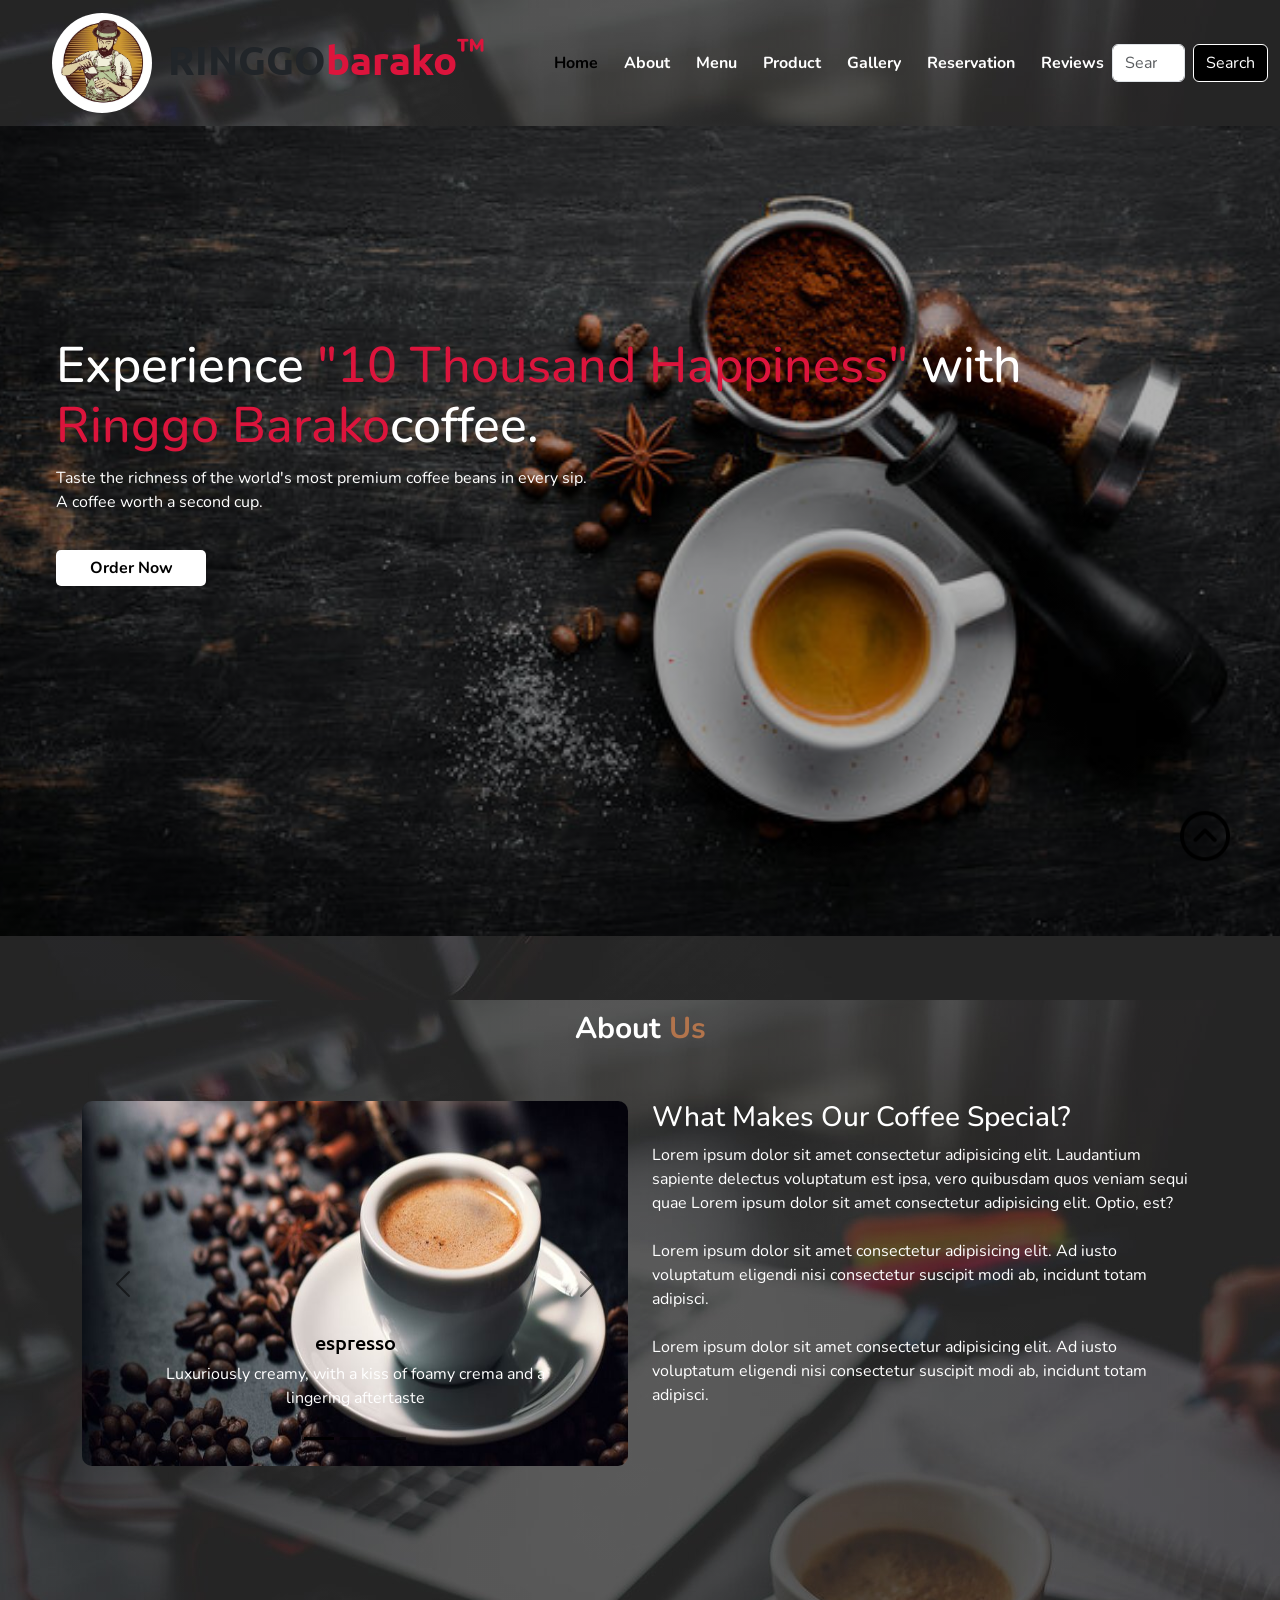
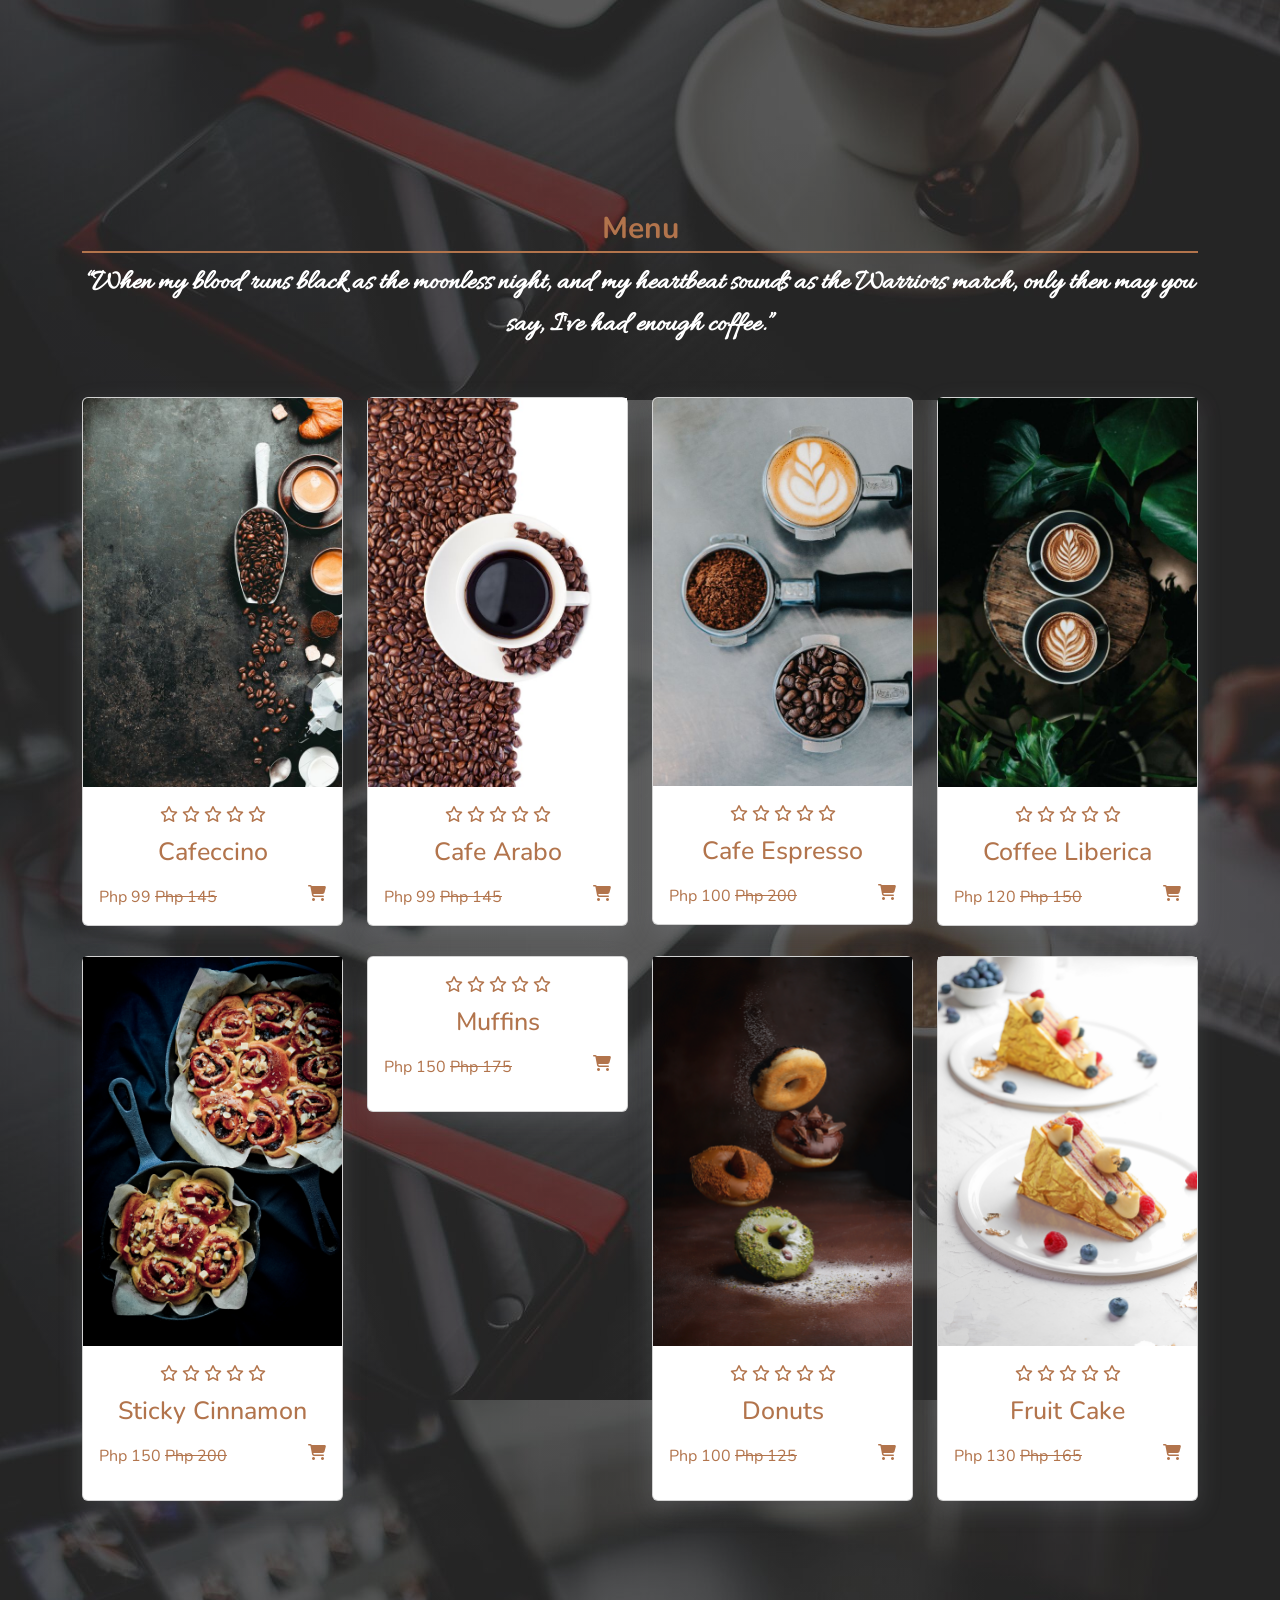
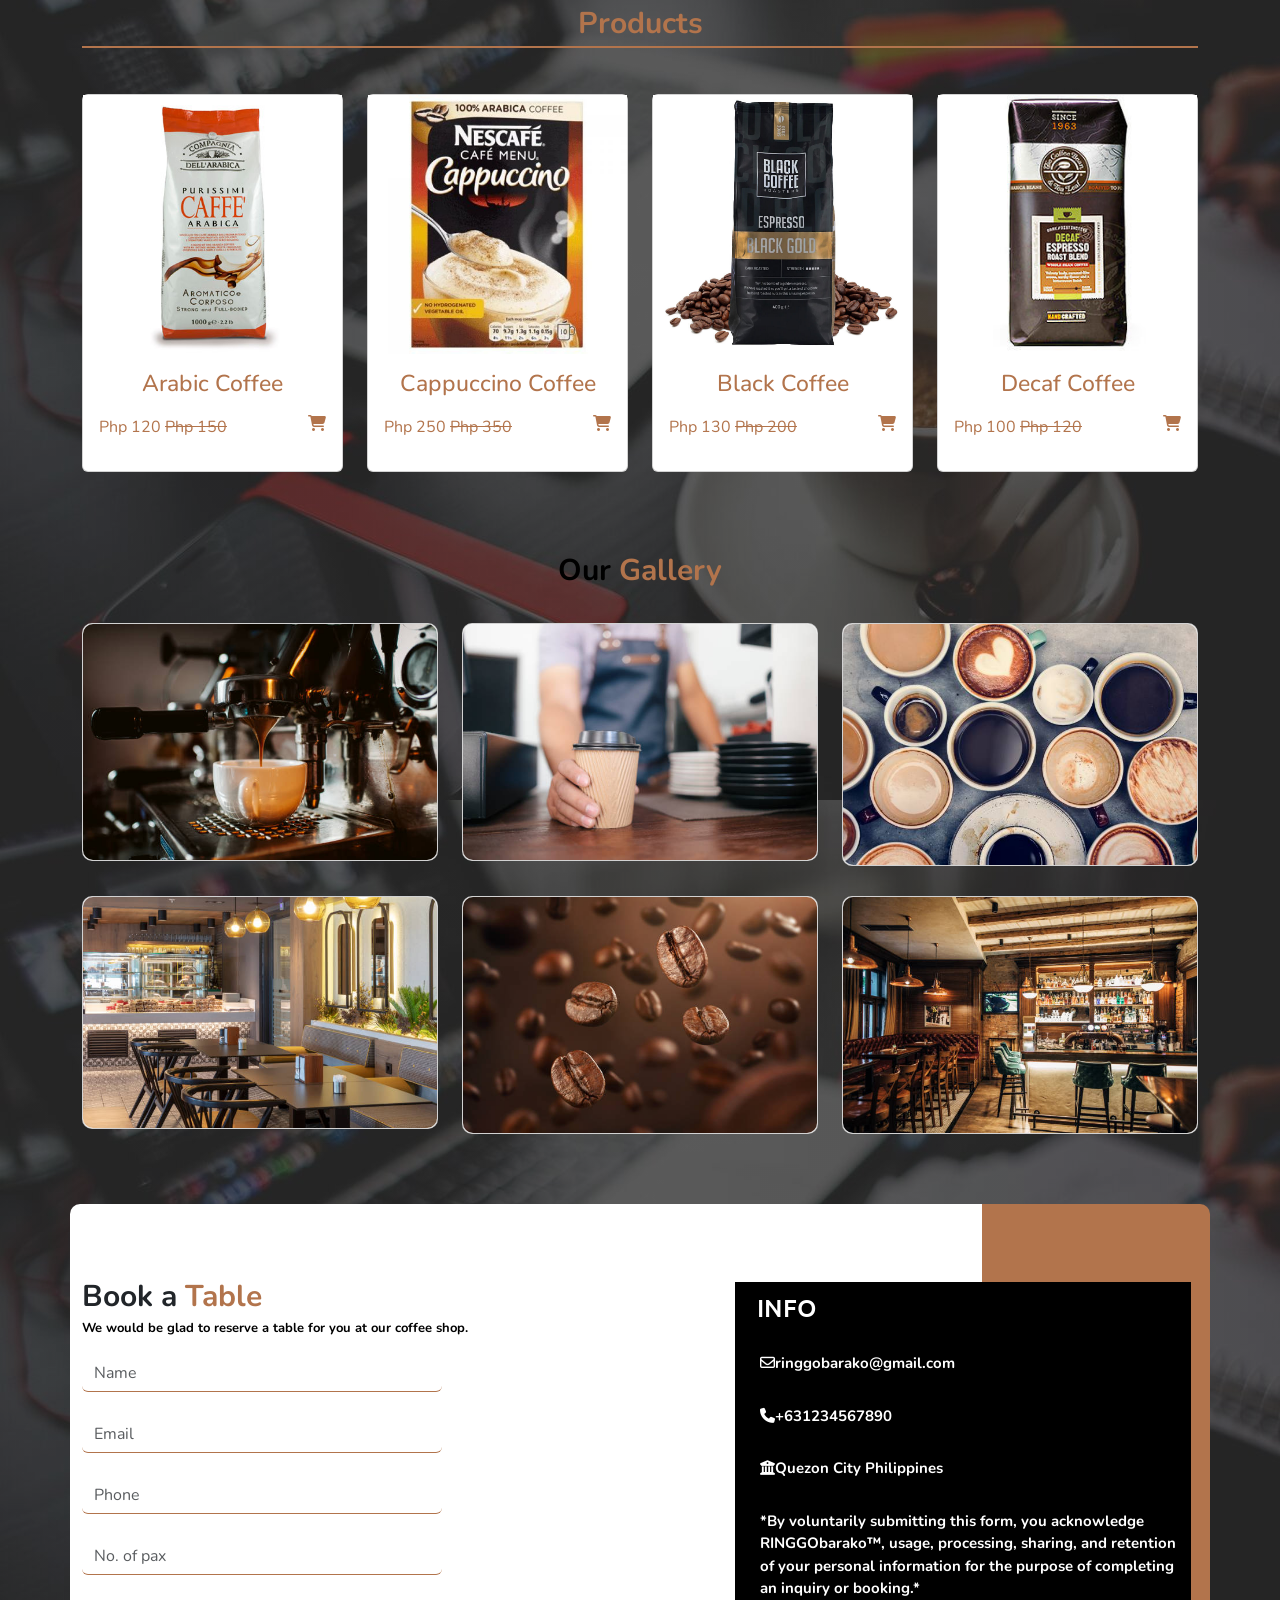
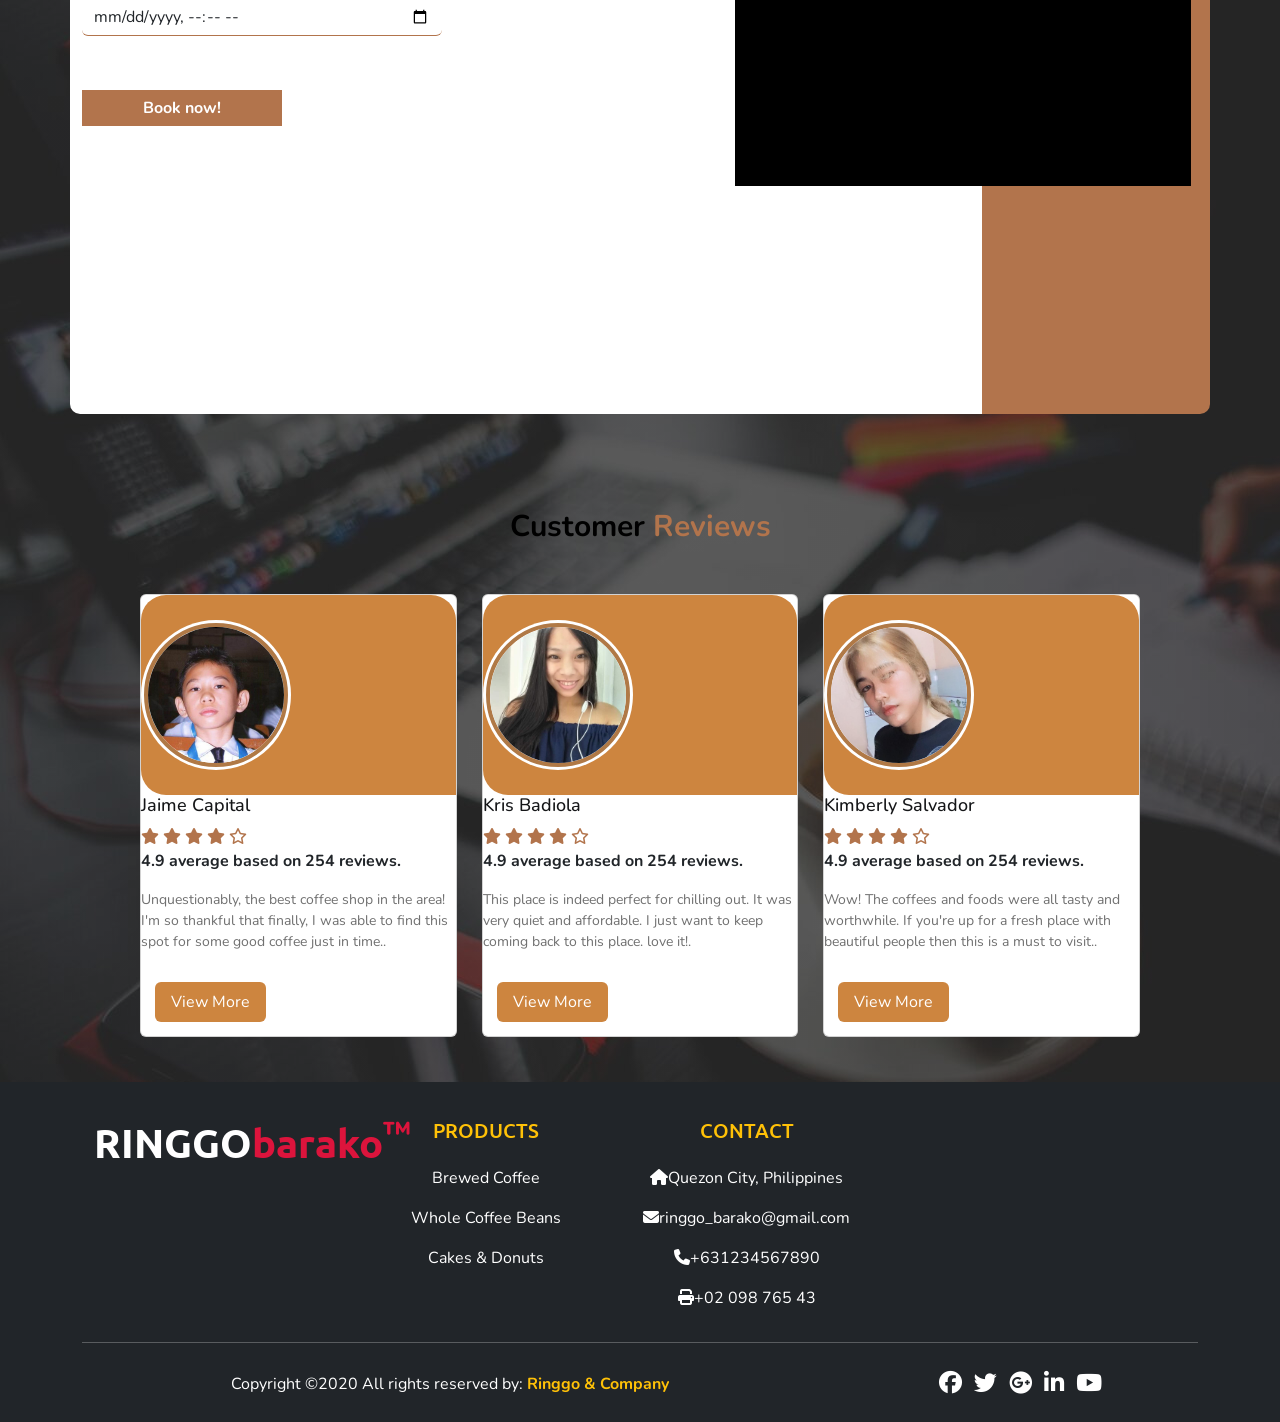
==== index1.html @ 1e911205 "commit" ====
<!DOCTYPE html>
<html lang="en">

<head>
  <meta charset="UTF-8">
  <meta http-equiv="X-UA-Compatible" content="IE=edge">
  <meta name="viewport" content="width=device-width, initial-scale=1.0">
  <title>RINGGObarako</title>
  <link rel="stylesheet" href="style.css">
  <link rel="stylesheet" href="customerreviews.css">
  <link rel="stylesheet" href="swiper-bundle.min.css">

  <!-- bootstrap links -->
  <link href="https://cdn.jsdelivr.net/npm/bootstrap@5.0.2/dist/css/bootstrap.min.css" rel="stylesheet"
    integrity="sha384-EVSTQN3/azprG1Anm3QDgpJLIm9Nao0Yz1ztcQTwFspd3yD65VohhpuuCOmLASjC" crossorigin="anonymous">
  <!-- bootstrap links -->
  <!-- fonts links -->
  <link rel="preconnect" href="https://fonts.googleapis.com">
  <link rel="preconnect" href="https://fonts.gstatic.com" crossorigin>
  <link href="https://fonts.googleapis.com/css2?family=Merienda+One&family=Nunito:wght@200;300;400;500;600&display=swap"
    rel="stylesheet">
  <link rel="preconnect" href="https://fonts.googleapis.com">
  <link rel="preconnect" href="https://fonts.gstatic.com" crossorigin>
  <link href="https://fonts.googleapis.com/css2?family=Ubuntu&display=swap" rel="stylesheet">
  <link rel="preconnect" href="https://fonts.googleapis.com">
  <link rel="preconnect" href="https://fonts.gstatic.com" crossorigin>
  <link href="https://fonts.googleapis.com/css2?family=Allura&display=swap" rel="stylesheet">
  <!-- fonts links -->
  <link rel="stylesheet" href="https://cdnjs.cloudflare.com/ajax/libs/font-awesome/6.2.0/css/all.min.css">
  <!-- this is icons link -->
</head>

<body>
  <div class="all-content">
    <!-- navbar start -->


    <nav class="navbar navbar-expand-lg" id="navbar">
      <div class="container-fluid">
        <a class="navbar-brand" href="#" id="logo"><img src="./images/Ringgo.jpg" alt=""></a>
        <h1 class="fw-bold">
          Ringgo<span>Barako<sup>&trade;</sup></span>
        </h1>

        <button class="navbar-toggler" type="button" data-bs-toggle="collapse" data-bs-target="#navbarSupportedContent"
          aria-controls="navbarSupportedContent" aria-expanded="false" aria-label="Toggle navigation">
          <span><i class="fa-solid fa-bars" style="color: white; font-size: 23px;"></i></span>
        </button>
        <div class="collapse navbar-collapse" id="navbarSupportedContent">
          <ul class="navbar-nav me-auto mb-2 mb-lg-0">
            <li class="nav-item">
              <a class="nav-link active" aria-current="page" href="#">Home</a>
            </li>
            <li class="nav-item">
              <a class="nav-link" href="#about">About</a>
            </li>
            <li class="nav-item">
              <a class="nav-link" href="#menu">Menu</a>
            </li>
            <li class="nav-item">
              <a class="nav-link" href="#product">Product</a>
            </li>
            <li class="nav-item">
              <a class="nav-link" href="#gallery">Gallery</a>
            </li>
            <li class="nav-item">
              <a class="nav-link" href="#contact">Reservation</a>
            </li>
            <li class="nav-item">
              <a class="nav-link" href="#blogs">Reviews</a>
            </li>




          </ul>
          <form class="d-flex">
            <input class="form-control me-2" type="search" placeholder="Search" aria-label="Search">
            <button class="btn btn-outline-success" type="submit">Search</button>
          </form>
        </div>
      </div>
    </nav>

    <!-- navbar end -->








    <!-- home section start -->
    <section id="home">
      <div class="content">
        <h3>Experience <span>"10 Thousand Happiness"</span> with <br> <span>Ringgo Barako</span>coffee.</h3>
        <p>Taste the richness of the world's most premium coffee beans in every sip.
          <br>A coffee worth a second cup.
        </p>
        <button id="btn">Order Now</button>
      </div>
    </section>
    <!-- home section end -->







    <!-- about section start -->
    <section id="about">
      <div class="container">
        <div class="heading">About<span> Us</span></div>
        <div class="row">
          <div class="col-md-6">
            <div id="carouselExampleDark" class="carousel carousel-dark slide" data-bs-ride="carousel">
              <div class="carousel-indicators">
                <button type="button" data-bs-target="#carouselExampleDark" data-bs-slide-to="0" class="active"
                  aria-current="true" aria-label="Slide 1"></button>
                <button type="button" data-bs-target="#carouselExampleDark" data-bs-slide-to="1"
                  aria-label="Slide 2"></button>
                <button type="button" data-bs-target="#carouselExampleDark" data-bs-slide-to="2"
                  aria-label="Slide 3"></button>
              </div>
              <div class="carousel-inner">
                <div class="carousel-item active" data-bs-interval="10000">
                  <img src="./images/espresso.jpg" class="d-block w-100" alt="espresso" height="365">
                  <div class="carousel-caption d-none d-md-block">
                    <h5>Espresso</h5>
                    <p>Luxuriously creamy, with a kiss of foamy crema and a lingering aftertaste</p>
                  </div>
                </div>
                <div class="carousel-item" data-bs-interval="2000">
                  <img src="./images/black.jpg" class="d-block w-100" alt="black">
                  <div class="carousel-caption d-none d-md-block">
                    <h5>Black Coffee</h5>
                    <p>It's unique, it's smooth, it's nothing like the ashy coffee of old.</p>
                  </div>
                </div>
                <div class="carousel-item">
                  <img src="./images/c3.png" class="d-block w-100" alt="latte">
                  <div class="carousel-caption d-none d-md-block">
                    <h5>Latte Coffe</h5>
                    <p>Rich, creamy beverage that has a more subtle espresso taste.</p>
                  </div>
                </div>
              </div>
              <button class="carousel-control-prev" type="button" data-bs-target="#carouselExampleDark"
                data-bs-slide="prev">
                <span class="carousel-control-prev-icon" aria-hidden="true"></span>
                <span class="visually-hidden">Previous</span>
              </button>
              <button class="carousel-control-next" type="button" data-bs-target="#carouselExampleDark"
                data-bs-slide="next">
                <span class="carousel-control-next-icon" aria-hidden="true"></span>
                <span class="visually-hidden">Next</span>
              </button>
            </div>
          </div>

          <div class="col-md-6">
            <h3>What Makes Our Coffee Special?</h3>
            <p>Lorem ipsum dolor sit amet consectetur adipisicing elit. Laudantium sapiente delectus voluptatum est
              ipsa, vero quibusdam quos veniam sequi quae Lorem ipsum dolor sit amet consectetur adipisicing elit.
              Optio, est?
              <br><br>Lorem ipsum dolor sit amet consectetur adipisicing elit. Ad iusto voluptatum eligendi nisi
              consectetur suscipit modi ab, incidunt totam adipisci.
              <br><br>Lorem ipsum dolor sit amet consectetur adipisicing elit. Ad iusto voluptatum eligendi nisi
              consectetur suscipit modi ab, incidunt totam adipisci.
            </p>
          </div>
        </div>
      </div>
    </section>
    <!-- about section end -->



    <!-- menu start -->
    <section id="menu">
      <div class="container">
        <div class="heading3">Menu</div>
        <p class="fs-3 fw-semibold">
          “When my blood runs black as the moonless night, and my
          heartbeat sounds as the Warriors march, only then may you say,
          I've had enough coffee.”
        </p>
      </div>

      <div class="container" id="container2">

        <div class="row">

          <div class="col-md-3 py-3 py-md-0">
            <div class="card">
              <img src="./images/1.jpg" class="card-img-top" alt="..." />

              <div class="card-body">
                <div class="star text-center">
                  <i class="fa-regular fa-star"></i>
                  <i class="fa-regular fa-star"></i>
                  <i class="fa-regular fa-star"></i>
                  <i class="fa-regular fa-star"></i>
                  <i class="fa-regular fa-star"></i>
                </div>

                <h3>Cafeccino</h3>
                <p class="card-text">
                  Php 99 <strike>Php 145</strike> <span class="fa-solid fa-cart-shopping">
                  </span>
                </p>
              </div>

            </div>
          </div>
          <div class="col-md-3 py-3 py-md-0">
            <div class="card">
              <img src="./images/2.jpg" alt="">

              <div class="card-body">
                <div class="star text-center">
                  <i class="fa-regular fa-star"></i>
                  <i class="fa-regular fa-star"></i>
                  <i class="fa-regular fa-star"></i>
                  <i class="fa-regular fa-star"></i>
                  <i class="fa-regular fa-star"></i>
                </div>

                <h3>Cafe Arabo</h3>
                <p class="card-text">
                  Php 99 <strike>Php 145</strike> <span class="fa-solid fa-cart-shopping"></span>
                </p>
              </div>

            </div>
          </div>
          <div class="col-md-3 py-3 py-md-0">
            <div class="card">
              <img src="./images/3.jpg" class="card-img-top" alt="..." />

              <div class="card-body">
                <div class="star text-center">
                  <i class="fa-regular fa-star"></i>
                  <i class="fa-regular fa-star"></i>
                  <i class="fa-regular fa-star"></i>
                  <i class="fa-regular fa-star"></i>
                  <i class="fa-regular fa-star"></i>
                </div>

                <h3>Cafe Espresso</h3>
                <p class="card-text">
                  Php 100 <strike>Php 200</strike> <span class="fa-solid fa-cart-shopping"></span>
                </p>
              </div>

            </div>
          </div>
          <div class="col-md-3 py-3 py-md-0">
            <div class="card">
              <img src="./images/4.jpg" alt="">

              <div class="card-body">
                <div class="star text-center">
                  <i class="fa-regular fa-star"></i>
                  <i class="fa-regular fa-star"></i>
                  <i class="fa-regular fa-star"></i>
                  <i class="fa-regular fa-star"></i>
                  <i class="fa-regular fa-star"></i>
                </div>

                <h3>Coffee Liberica</h3>
                <p class="card-text">
                  Php 120 <strike>Php 150</strike> <span class="fa-solid fa-cart-shopping"></span>
                </p>
              </div>

            </div>
          </div>

        </div>





        <div class="row" style="margin-top: 30px;">

          <div class="col-md-3 py-3 py-md-0">
            <div class="card">
              <img src="./images/cake 1.jpg" alt="">

              <div class="card-body">
                <div class="star text-center">
                  <i class="fa-regular fa-star"></i>
                  <i class="fa-regular fa-star"></i>
                  <i class="fa-regular fa-star"></i>
                  <i class="fa-regular fa-star"></i>
                  <i class="fa-regular fa-star"></i>
                </div>

                <h3>Sticky Cinnamon</h3>
                <p>Php 150 <strike>Php 200</strike> <span class="fa-solid fa-cart-shopping"></span></p>

              </div>

            </div>
          </div>
          <div class="col-md-3 py-3 py-md-0">
            <div class="card">
              <img src="./images/cake 2.jpg" alt="">

              <div class="card-body">
                <div class="star text-center">
                  <i class="fa-regular fa-star"></i>
                  <i class="fa-regular fa-star"></i>
                  <i class="fa-regular fa-star"></i>
                  <i class="fa-regular fa-star"></i>
                  <i class="fa-regular fa-star"></i>
                </div>

                <h3>Muffins</h3>
                <p>Php 150 <strike>Php 175</strike> <span class="fa-solid fa-cart-shopping"></span></p>

              </div>

            </div>
          </div>
          <div class="col-md-3 py-3 py-md-0">
            <div class="card">
              <img src="./images/cake 4.jpg" alt="">

              <div class="card-body">
                <div class="star text-center">
                  <i class="fa-regular fa-star"></i>
                  <i class="fa-regular fa-star"></i>
                  <i class="fa-regular fa-star"></i>
                  <i class="fa-regular fa-star"></i>
                  <i class="fa-regular fa-star"></i>
                </div>

                <h3>Donuts</h3>
                <p>Php 100 <strike>Php 125</strike> <span class="fa-solid fa-cart-shopping"></span></p>

              </div>

            </div>
          </div>
          <div class="col-md-3 py-3 py-md-0">
            <div class="card">
              <img src="./images/cake 3.jpg" alt="">

              <div class="card-body">
                <div class="star text-center">
                  <i class="fa-regular fa-star"></i>
                  <i class="fa-regular fa-star"></i>
                  <i class="fa-regular fa-star"></i>
                  <i class="fa-regular fa-star"></i>
                  <i class="fa-regular fa-star"></i>
                </div>

                <h3>Fruit Cake</h3>
                <p>Php 130 <strike>Php 165</strike> <span class="fa-solid fa-cart-shopping"></span></p>

              </div>

            </div>
          </div>

        </div>


      </div>
    </section>
    <!-- menu end -->










    <!-- product section start -->
    <section id="product">
      <div class="container">
        <div class="heading4">Products</div>
      </div>

      <div class="container" id="container3">
        <div class="row">
          <div class="col-md-3 py-3 py-3">
            <div class="card">
              <img src="./images/arabica coffee.png" alt="">
              <div class="card-body">
                <h3>Arabic Coffee</h3>
                <p>Php 120 <strike>Php 150</strike> <span class="fa-solid fa-cart-shopping"></span></p>
              </div>
            </div>
          </div>
          <div class="col-md-3 py-3 py-3">
            <div class="card">
              <img src="./images/Cappuccino coffee.png" alt="">
              <div class="card-body">
                <h3>Cappuccino Coffee</h3>
                <p>Php 250 <strike>Php 350</strike> <span class="fa-solid fa-cart-shopping"></span></p>
              </div>
            </div>
          </div>
          <div class="col-md-3 py-3 py-3">
            <div class="card">
              <img src="./images/Black Coffee.png" alt="">
              <div class="card-body">
                <h3>Black Coffee</h3>
                <p>Php 130 <strike>Php 200</strike> <span class="fa-solid fa-cart-shopping"></span></p>
              </div>
            </div>
          </div>
          <div class="col-md-3 py-3 py-3">
            <div class="card">
              <img src="./images/Decaf caffee.png" alt="">
              <div class="card-body">
                <h3>Decaf Coffee</h3>
                <p>Php 100 <strike>Php 120</strike> <span class="fa-solid fa-cart-shopping"></span></p>
              </div>
            </div>
          </div>
        </div>
      </div>
    </section>
    <!-- product section end -->









    <!-- our gallery start -->
    <div class="container" id="gallery">
      <div class="heading5"> Our <span>Gallery</span></div>

      <div class="row" style="margin-top: 30px;">

        <div class="col-md-4 py-3 py-md-0">
          <div class="card">
            <img src="./images/image1.png" alt="">
          </div>
        </div>
        <div class="col-md-4 py-3 py-md-0">
          <div class="card">
            <img src="./images/image2.png" alt="">
          </div>
        </div>
        <div class="col-md-4 py-3 py-md-0">
          <div class="card">
            <img src="./images/image3.png" alt="">
          </div>
        </div>

      </div>

      <div class="row" style="margin-top: 30px;">

        <div class="col-md-4 py-3 py-md-0">
          <div class="card">
            <img src="./images/image4.png" alt="">
          </div>
        </div>
        <div class="col-md-4 py-3 py-md-0">
          <div class="card">
            <img src="./images/image5.png" alt="">
          </div>
        </div>
        <div class="col-md-4 py-3 py-md-0">
          <div class="card">
            <img src="./images/image6.png" alt="">
          </div>
        </div>

      </div>
    </div>
    <!-- our gallery end -->










    <!-- contact start -->
    <section id="contact">
      <div class="container">
        <div class="row">

          <div class="col-md-7">
            <div class="heading6">Book a <span>Table</span></div>
            <p>We would be glad to reserve a table for you at our coffee shop.
            </p>
            <input type="text" class="form-control" placeholder="Name" aria-label="default input example"><br>
            <input type="email" class="form-control" placeholder="Email" aria-label="default input example"><br>
            <input type="phone" class="form-control" placeholder="Phone" aria-label="default input example"><br>
            <input type="number" class="form-control" placeholder="No. of pax" aria-label="default input example"><br>
            <input type="datetime-local" class="form-control" placeholder="Date & Time"
              aria-label="default input example"><br>
            <button id="contact-btn">Book now!</button>
          </div>

          <div class="col-md-5" id="col">
            <h1>Info</h1>
            <p><i class="fa-regular fa-envelope"></i>ringgobarako@gmail.com</p>
            <p><i class="fa-solid fa-phone"></i>+631234567890</p>
            <p><i class="fa-solid fa-building-columns"></i>Quezon City Philippines</p>
            <p>*By voluntarily submitting this form, you acknowledge RINGGObarako™, usage, processing, sharing, and retention of your personal information for the purpose of completing an inquiry or booking.*</p>
          </div>

        </div>
      </div>
    </section>
    <!-- contact end -->











    <!-- reviews start -->
    <section id="blogs">
      <div class="heading7">Customer <span>Reviews</span></div>
      <div class="slide-container swiper">

        <div class="slide-content">

          <div class="card-wrapper swiper-wrapper">
            <div class="card swiper-slide">
              <!-- Profile 1 for review -->
              <div class="image-content">
                <span class="overlay"></span>
                <div class="card-image">
                  <img src="./images/jaime.jpg" alt="" class="card-img">
                </div>
              </div>
              <!-- separate from image content and card content for profile 1-->
              <div class="card-content">
                <h2 class="name">Jaime Capital</h2>
                <div class="star">
                  <i class="fa-solid fa-star"></i>
                  <i class="fa-solid fa-star"></i>
                  <i class="fa-solid fa-star"></i>
                  <i class="fa-solid fa-star"></i>
                  <i class="fa-regular fa-star"></i>
                </div>
                <p><strong>4.9 average based on 254 reviews.</strong></p>
                <p class="description">Unquestionably, the best coffee shop in the area! I'm so thankful that finally, I was able to find this spot for some good coffee just in time..</p>
                <button class="button">View More</button>

              </div>
            </div>
            <!-- Profile 2 for review -->
            <div class="card swiper-slide">
              <div class="image-content">
                <span class="overlay"></span>
                <div class="card-image">
                  <img src="./images/kris.jpg" alt="" class="card-img">
                </div>
              </div>
              <!-- separate from image content and card content for profile 2 -->
              <div class="card-content">
                <h2 class="name">Kris Badiola</h2>
                <div class="star">
                  <i class="fa-solid fa-star"></i>
                  <i class="fa-solid fa-star"></i>
                  <i class="fa-solid fa-star"></i>
                  <i class="fa-solid fa-star"></i>
                  <i class="fa-regular fa-star"></i>
                </div>
                <p><strong>4.9 average based on 254 reviews.</strong></p>
                <p class="description">This place is indeed perfect for chilling out. It was very quiet and affordable. I just want to keep coming back to this place. love it!.</p>
                <button class="button">View More</button>

              </div>
            </div>
            <!-- Profile 3 for review -->
            <div class="card swiper-slide">
              <div class="image-content">
                <span class="overlay"></span>
                <div class="card-image">
                  <img src="./images/kim.jpg" alt="" class="card-img">
                </div>
              </div>
              <!-- separate from image content and card content for profile 3 -->
              <div class="card-content">
                <h2 class="name">Kimberly Salvador</h2>
                <div class="star">
                  <i class="fa-solid fa-star"></i>
                  <i class="fa-solid fa-star"></i>
                  <i class="fa-solid fa-star"></i>
                  <i class="fa-solid fa-star"></i>
                  <i class="fa-regular fa-star"></i>
                </div>
                <p><strong>4.9 average based on 254 reviews.</strong></p>
                <p class="description">Wow! The coffees and foods were all tasty and worthwhile. If you're up for a fresh place with beautiful people then this is a must to visit..</p>
                <button class="button">View More</button>

              </div>
            </div>
            <!-- Profile 4 for review -->
            <div class="card swiper-slide">
              <div class="image-content">
                <span class="overlay"></span>
                <div class="card-image">
                  <img src="./images/daniel.jpg" alt="" class="card-img">
                </div>
              </div>
              <!-- separate from image content and card content for profile 4 -->
              <div class="card-content">
                <h2 class="name">Daniel Balacanao</h2>
                <div class="star">
                  <i class="fa-solid fa-star"></i>
                  <i class="fa-solid fa-star"></i>
                  <i class="fa-solid fa-star"></i>
                  <i class="fa-solid fa-star"></i>
                  <i class="fa-regular fa-star"></i>
                </div>
                <p><strong>4.9 average based on 254 reviews.</strong></p>
                <p class="description">This place is amazing! They offered the best coffee and showed the best attitude to its costumers. The services are very fast.</p>
                <button class="button">View More</button>

              </div>
            </div>
            <!-- Profile 5 for review -->
            <div class="card swiper-slide">
              <div class="image-content">
                <span class="overlay"></span>
                <div class="card-image">
                  <img src="./images/james.jpg" alt="" class="card-img">
                </div>
              </div>
              <!-- separate from image content and card content for profile 5 -->
              <div class="card-content">
                <h2 class="name">James Jaicten</h2>
                <div class="star">
                  <i class="fa-solid fa-star"></i>
                  <i class="fa-solid fa-star"></i>
                  <i class="fa-solid fa-star"></i>
                  <i class="fa-solid fa-star"></i>
                  <i class="fa-regular fa-star"></i>
                </div>

                <p><strong>4.9 average based on 254 reviews.</strong></p>
                <p class="description">If you're looking for a place where to relax and read or whatever, this coffee shop would be the best. They have the best coffee available.</p>
                <button class="button">View More</button>

              </div>
            </div>
            <!-- end of div -->
          </div>
        </div>
      </div>

      <!-- <div class="swiper-button-next swiper-navBtn"></div>
      <div class="swiper-button-prev swiper-navBtn"></div>
      <div class="swiper-pagination"></div> -->
  

  <script src="swiper-bundle.min.js"></script>

  <script src="customerreviews.js"></script>

  </section>
  <!-- reviews end -->








  <!-- footer start -->
  <footer class="bg-dark text-white py-1">
    <div class="foot container mt-3 text-center text-md-left">
      <div class="row text-center text-md-left">
        <div class="col-md-3 col-lg-3 col-xl-3 mx-auto mt-3">

          <h1 class="fw-bold">
            Ringgo<span>Barako<sup>&trade;</sup></span>
          </h1>
        </div>
        <div class="col-md-2 col-lg-2 col-xl-2 mx-auto mt-3">
          <h5 class="text-uppercase mb-4 font-weight-bold text-warning">Products</h5>
          <p>
            <a href="#" class="text-white" style="text-decoration: none;"> Brewed Coffee</a>
          </p>
          <p>
            <a href="#" class="text-white" style="text-decoration: none;"> Whole Coffee Beans</a>
          </p>
          <p>
            <a href="#" class="text-white" style="text-decoration: none;"> Cakes & Donuts</a>
          </p>          
        </div>

        <div class="col-md-4 col-lg-3 col-xl-3 mx-auto mt-3">
          <h5 class="text-uppercase mb-4 font-weight-bold text-warning">Contact</h5>
          <p>
            <i class="fas fa-home mr-3"></i>Quezon City, Philippines
          </p>
          <p>
            <i class="fas fa-envelope mr-3"></i>ringgo_barako@gmail.com
          </p>
          <p>
            <i class="fas fa-phone mr-3"></i>+631234567890
          </p>
          <p>
            <i class="fas fa-print	 mr-3"></i>+02 098 765 43
          </p>
        </div>

        <div class="col-md-5 col-lg-3 col-xl-3 mx-auto mt-3" id="map">
          <iframe src="https://www.google.com/maps/embed?pb=!1m18!1m12!1m3!1d41715.16296825643!2d120.5888161201368!3d15.789538023741038!2m3!1f0!2f0!3f0!3m2!1i1024!2i768!4f13.1!3m3!1m2!1s0x33913725da167623%3A0xa346bf188dd7c37!2sSan%20Manuel%20Town%20Hall!5e0!3m2!1sen!2sph!4v1670235556897!5m2!1sen!2sph" width="300" height="200" style="border:0;" allowfullscreen="" loading="lazy" referrerpolicy="no-referrer-when-downgrade"></iframe>
        </div>
    

      </div>

      <hr class="mb-4">

      <div class="row align-items-center">

        <div class="col-md-7 col-lg-8">
          <p> Copyright ©2020 All rights reserved by:
            <a href="#" style="text-decoration: none;">
              <strong class="text-warning">Ringgo & Company</strong>
            </a>
          </p>

        </div>

        <div class="col-md-5 col-lg-4">
          <div class="text-center text-md-right">

            <ul class="list-unstyled list-inline">
              <li class="list-inline-item">
                <a href="#" class="btn-floating btn-sm text-white" style="font-size: 23px;"><i
                    class="fab fa-facebook"></i></a>
              </li>
              <li class="list-inline-item">
                <a href="#" class="btn-floating btn-sm text-white" style="font-size: 23px;"><i
                    class="fab fa-twitter"></i></a>
              </li>
              <li class="list-inline-item">
                <a href="#" class="btn-floating btn-sm text-white" style="font-size: 23px;"><i
                    class="fab fa-google-plus"></i></a>
              </li>
              <li class="list-inline-item">
                <a href="#" class="btn-floating btn-sm text-white" style="font-size: 23px;"><i
                    class="fab fa-linkedin-in"></i></a>
              </li>
              <li class="list-inline-item">
                <a href="#" class="btn-floating btn-sm text-white" style="font-size: 23px;"><i
                    class="fab fa-youtube"></i></a>
              </li>
            </ul>
          </div>
        </div>
      </div>
    </div>
  </footer>
  <!-- footer end -->

  <a href="#" class="arrow"><i><img src="./images/up-arrow.png" alt="" width="50px"></i></a>

  </div>


  <script src="https://cdn.jsdelivr.net/npm/bootstrap@5.0.2/dist/js/bootstrap.bundle.min.js"
    integrity="sha384-MrcW6ZMFYlzcLA8Nl+NtUVF0sA7MsXsP1UyJoMp4YLEuNSfAP+JcXn/tWtIaxVXM"
    crossorigin="anonymous"></script>


</body>

</html>
---- style.css ----
*{
    margin: 0;
    padding: 0;
    box-sizing: border-box;
    font-family: 'Nunito', sans-serif;
}
.all-content{    
    background-image: linear-gradient(rgba(0,0,0,0.3),rgba(0,0,0,0.3)), url(./images/background.jpg);    
    
}
html ::-webkit-scrollbar-track{
    background: transparent;
}
html ::-webkit-scrollbar-thumb{
    background: #b2744c;
    border-radius: 10px;
}
html ::-webkit-scrollbar{
    width: 10px;
}

/* navbar start */
.navbar{
    background-color: transparent;
}
#logo img{
    border-radius: 10px;
    width: 100px;
    height: 100px;
    margin-left: 40px;
    border-radius: 50%;
    overflow: hidden;
}

h1{
    text-transform: uppercase;
    font-family: 'Ubuntu', sans-serif;
    color: white;
}

h1 span{
    text-transform: lowercase;
    font-family: 'Ubuntu',sans-serif;
    color: crimson;
}
h5{
    text-transform: lowercase;
    font-family: 'Ubuntu',sans-serif;
    color: crimson;
}

.navbar-nav{
    margin-left: 50px;
}
.nav-item .nav-link{
    color: white;
    margin-left: 10px;
    font-weight: bold;
    transition: 0.5s;
}
.nav-item .nav-link:hover{
    background: #f7f5f2;
    border-radius: 5px;
    color: black;
}
#navbar form button{
    background: black;
    color: white;
    border: 1px solid white;
}
/* navbar end */





/* home section start */
#home{
    width: 100%;
    height: 90vh;
    background-image: linear-gradient(rgba(0,0,0,0.3),rgba(0,0,0,0.3)), url(./images/home3.jpg);
    background-repeat: no-repeat;
    background-size: cover;
    background-position: 88%;
}
#home .content{
    padding-top: 210px;
    margin-left: 56px;
}
#home .content h3{
    font-size: 50px;
    color: white;
}
#home .content span{
    font-size: 50px;
    color: crimson;
}
#home .content p{
    margin-top: 10px;
    color: white;
}
#btn{
    width: 150px;
    height: 36px;
    margin-top: 20px;
    background: white;
    border-radius: 5px;
    font-weight: bold;
    border: none;
    transition: 0.5s ease;
    cursor: pointer;
}
#btn:hover{
    background: #b2744c;
    color: white;
}
/* home section end */








/* about section start */
#about{
    width: 100%;
    height: 90vh;
}
#about .container{
    padding-top: 70px;
}
.heading{
    text-align: center;
    margin-bottom: 50px;
    color: white;
    font-size: 30px;
    font-weight: bold;
}
.heading span{
    color: #b2744c;
}

.col-md-6 h3{
    color: white;
}

.col-md-6 p{
    color: white;
}

#about .carousel{
    border-radius: 10px;
}
#about .carousel img{
    border-radius: 10px;
}
@media screen and (max-width:982px){
    #about p{
        font-size: 8px;
    }
}
@media screen and (max-width:766px){
    #about p{
        font-size: 15px;
    }
    #about{
        height: 100vh;
    }
}
/* about section end */



/* menu start */
#menu{
    width: 100%;
    margin-top: 60px;
}
.heading3{
    text-align: center;
    font-size: 30px;
    color: #b2744c;
    font-weight: bold;
    border-bottom: 2px solid #b2744c;
}

#menu .fs-3{
    color: white;
    font-size: 13px;
    text-align: center;
    font-family: 'Allura';
} 

#container2{
    margin-top: 50px;
}
#menu .card{
    box-shadow: rgba(149, 157, 165, 0.2) 0px 8px 24px;
}
.star i{
    color: #b2744c;
}
#menu h3{
    text-align: center;
    color: #b2744c;
    margin-top: 10px;
    font-size: 25px;
}
#menu p{
    font-size: 16px;
    color: #b2744c;
    padding-top: 10px;
    
}
#menu p span{
    float: right;
    cursor: pointer;
}
/* menu end */







/* product section start */
#product{
    width: 100%;
}
.heading4{
    text-align: center;
    color: #b2744c;
    font-size: 30px;
    padding-top: 100px;
    font-weight: bold;
    border-bottom: 2px solid #b2744c;
}
#container3{
    margin-top: 30px;
}
#product h3{
    text-align: center;
    color: #b2744c;
    font-size: 23px;
}
#product p{
    color: #b2744c;
    padding-top: 10px;
}
#product p span{
    float: right;
    cursor: pointer;
}
/* product section end */








/* our gallery start */
#gallery {
    width: 100%;
}
.heading5{
    text-align: center;
    color: black;
    margin-top: 60px;
    font-size: 30px;
    font-weight: bold;
}
#gallery .heading5 span{
    color: #b2744c;
}
#gallery .card{
    border-radius: 10px;
    cursor: pointer;
}
#gallery .card img{
    border-radius: 10px;
}
/* our gallary end */








/* reservation start */
#contact{
    width: 100%;
    height: 100vh;
    padding-top: 70px;
}
#contact .container{
    width: 100%;
    height: 90vh;
    background: linear-gradient(90deg, white 80%, #b2744c 20%);
    border-radius: 10px;
}
.heading6{
    font-size: 30px;
    font-weight: bold;
    margin-top: 70px;
}
.heading6 span{
    color: #b2744c;
}
#contact p{
    font-weight: bold;
    font-size: 13px;
    color: black;
}
#contact input{
    width: 360px;
    border: none;
    border-bottom: 1px solid #b2744c;
}

#contact-btn{
    width: 200px;
    height: 36px;
    border: none;
    background: #b2744c;
    color: white;
    font-weight: bold;
    margin-top: 30px;
    cursor: pointer;
}
#col{
    width: 40%;
    height: 56vh;
    background: black;
    margin-top: 78px;
}
#contact h1{
    color: white;
    font-size: 25px;
    margin-top: 10px;
    margin-left: 10px;
}
#contact #col p{
    font-size: 15px;
    color: white;
    margin-left: 13px;
    margin-top: 30px;
}
@media screen and (max-width:766px){
    #contact .container{
        background: white;
    }
    #col{
        width: 100%;
        background: #b2744c;
    }
    #contact{
        height: 150vh;
    }
}
@media screen and (max-width:400px){
    #contact input{
        width: 250px;
    }
}
/* reservation end */





/* blogs start */
#blogs{
    width: 100%;
    padding-top: 70px;
}
#blogs .heading7{
    text-align: center;
    font-size: 30px;
    color: black;
    font-weight: bold;
}
#blogs .heading7 span{
    color: #b2744c;
}
#blogs .container{
    margin-top: 60px;
}
/* #blogs h5{
    color: #b2744c;
}
#blog-btn{
    width: 200px;
    height: 36px;
    border: none;
    color: white;
    background: #b2744c;
    cursor: pointer;
} */
/* blogs end */






/* footer start */
#footer{
    width: 100%;
    background: #b2744c;
    margin-top: 50px;
}
.footer-logo img{
    width: 180px;
    border-radius: 10px;
    margin-top: 30px;
    cursor: pointer;
}
.socail-links i{
    font-size: 17px;
    margin-left: 10px;
    margin-top: 30px;
    padding: 10px;
    background: black;
    color: white;
    border-radius: 10px;
    cursor: pointer;
}
.credits{
    color: white;
    margin-top: 20px;
    text-shadow: 0px 0px 1px black;
}
.credits a{
    text-decoration: none;
    color: black;
    font-weight: bold;
}
#credits a span{
    color: black;
}
.copyright span{
    color: black;
}
/* footer end */
html{
    scroll-behavior: smooth;
}
.arrow{
    position: fixed;
    height: 50px;
    bottom: 40px;
    right: 50px;
    text-align: center;
    line-height: 50px;
}
---- customerreviews.css ----
.slide-container 
{
    max-width: 1120px;
    width: 100%;
    padding: 40px;
}
.slide-content 
{
    padding: 45px 20px;
    margin: 0 40px;
    overflow: hidden;
    border-radius: 25px;
}
.card 
{
    border-radius: 25px;
    background-color: #fff;
    
}


.image-content 
.card-content 
{
    display: flex;
    flex-direction: column;
    align-items: center;
    padding: 10px 14px;
}
.card-image
.card-content
{
    display: flex;
    flex-direction: column;
    padding: 10px 14px;
}
.image-content 
{
    position: relative;
    row-gap: 20px;
    padding: 25px 0;
}
.overlay 
{
    position: absolute;
    left: 0;
    top: 0;
    height: 100%;
    width: 100%;
    background-color: #CD853F;
    border-radius: 25px 25px 0 25px;
    
}
.overlay::before
.overlay::after 
{
    content: '';
    position: absolute;
    right: 0;
    bottom: -40px;
    height: 40px;
    width: 40px;
    background-color: #b07946;
}
.overlay::after 
{
    border-radius: 0 25px 0 0;
    background-color: #D2B48C;
}
.card-image{
    position: relative;
    height: 150px;
    width: 150px;
    border-radius: 50%;
    background: #fff;
    padding: 3px;
}
.card-image .card-img {
    height: 100%;
    width: 100%;
    object-fit: cover;
    border-radius: 50%;
    border: 4px solid #b07946;
}
.name 
{
    font-size: 18px;
    font-weight: 500;
    color: #151618
}
.description 
{
    font-size: 14px;
    color: #707070;
    text-align: left;
    font-weight: 400;
}
.button {
    border: none;
    font-size: 16px;
    color: #fff;
    padding: 8px 16px;
    background-color: #CD853F;
    border-radius: 6px;
    margin: 14px;
    cursor: pointer;
    transition: all 0.3s ease;
    
}
.button:hover 
{
    background-color: #696969;
}
/* .swiper-navBtn {
    color: #6393f7;
    transition: color 0.3s ease;
}
.swiper-navBtn:hover {
    color: #4070f4;
}
.swiper-navBtn::before
.swiper-navBtn::after 
{
    font-size: 40px;

}
.swiper-button-next 
{
    right: 0;

}
.swiper-button-prev 
{
    left: 0;
    
} */
.swiper-pagination-bullet 
{
   background-color: #6393f7;
   opacity: 1;

}
.swiper-pagination-bullet-active 
{
    background-color: #4070f4;
}
.star {
    color: #F4D61C;
}


@media screen and (max-width: 768px){
    .slide-content {
        margin: 0 10px;
    }
    .swiper-navBtn{
        display: none;
    }
}

/* Media Queries */

@media screen and (max-width: 700px) 
{
}
@media screen and (max-width: 600px) 
{
   
    .card .swiper-slide {
        flex-wrap: wrap;
    }
    .slide-content {
        width: 100%;
    }
    .card-wrapper {
        flex-wrap: wrap;
    }
    
}

@media screen and (min-width: 400px) 
{
}
    

@media screen and (min-width: 701px) 
{
    
  
}

@media screen and (min-width: 900px) and (max-width: 1200px) 
{

}
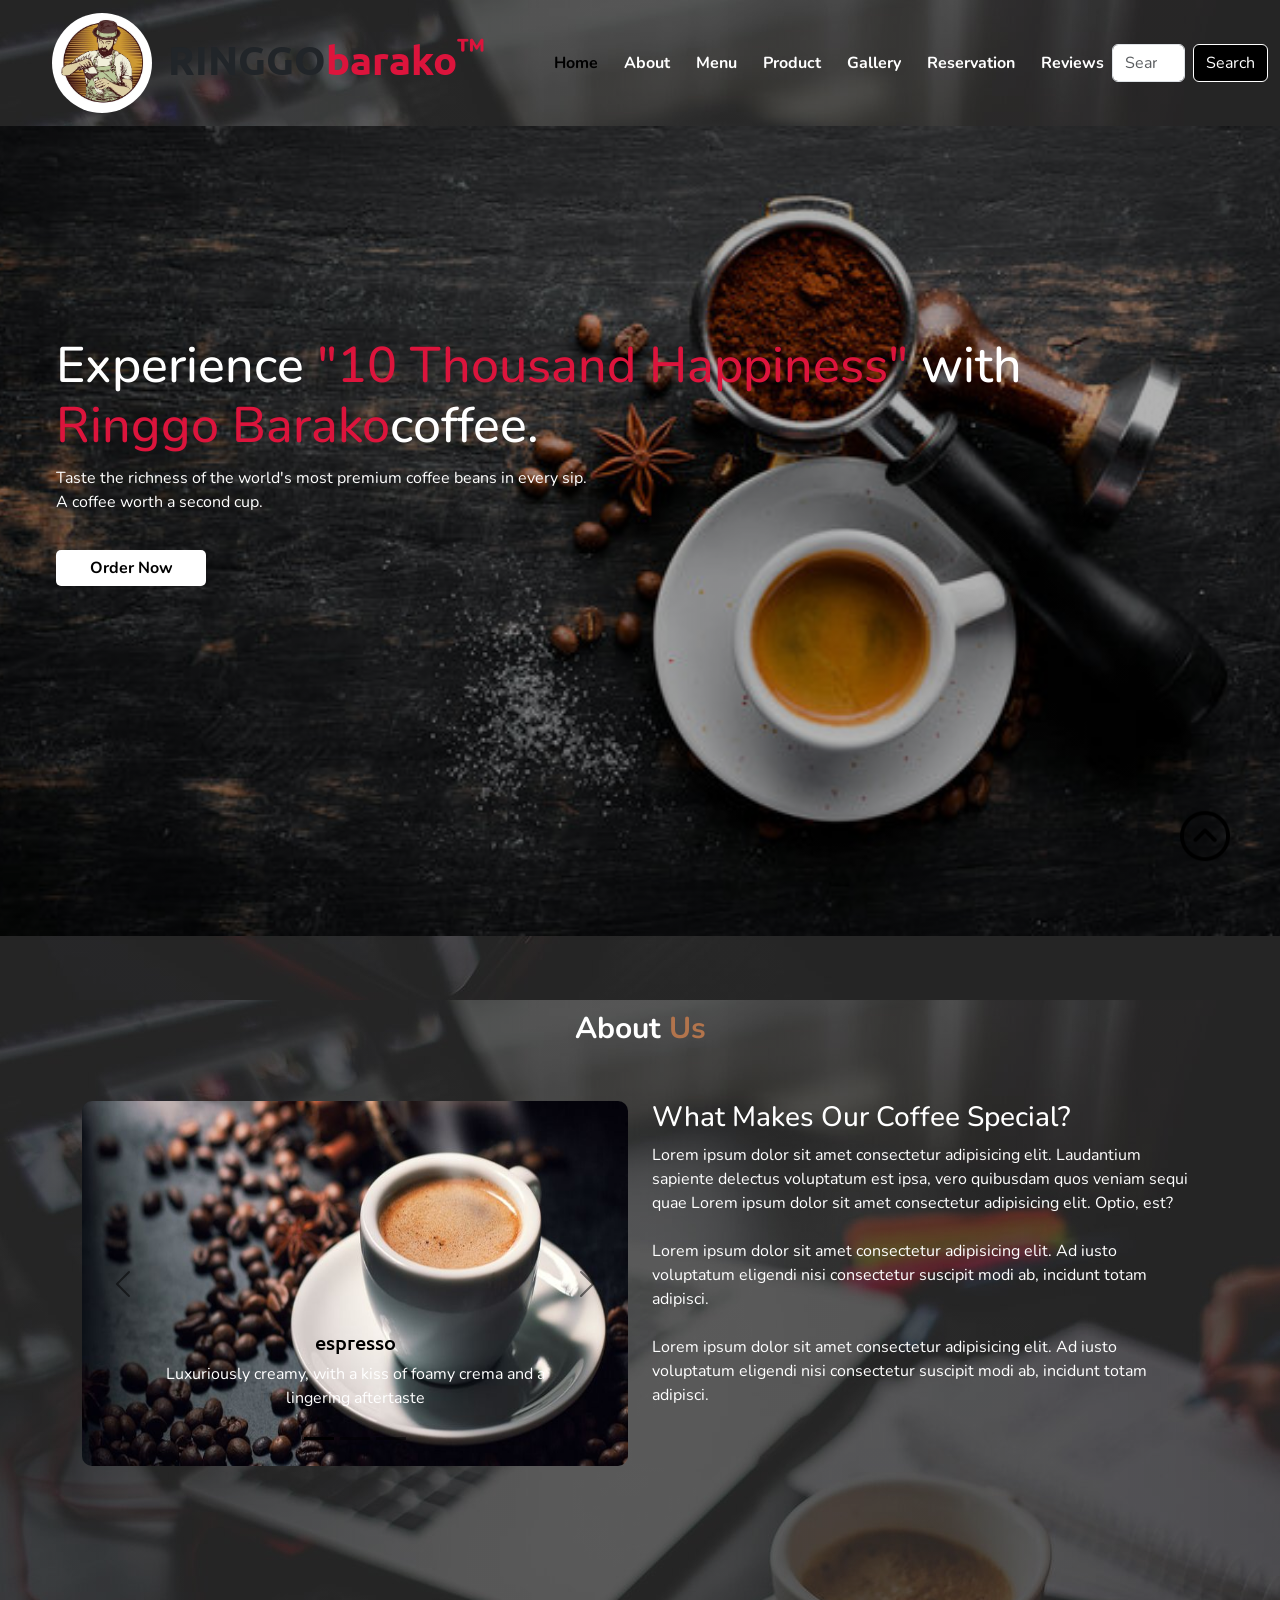
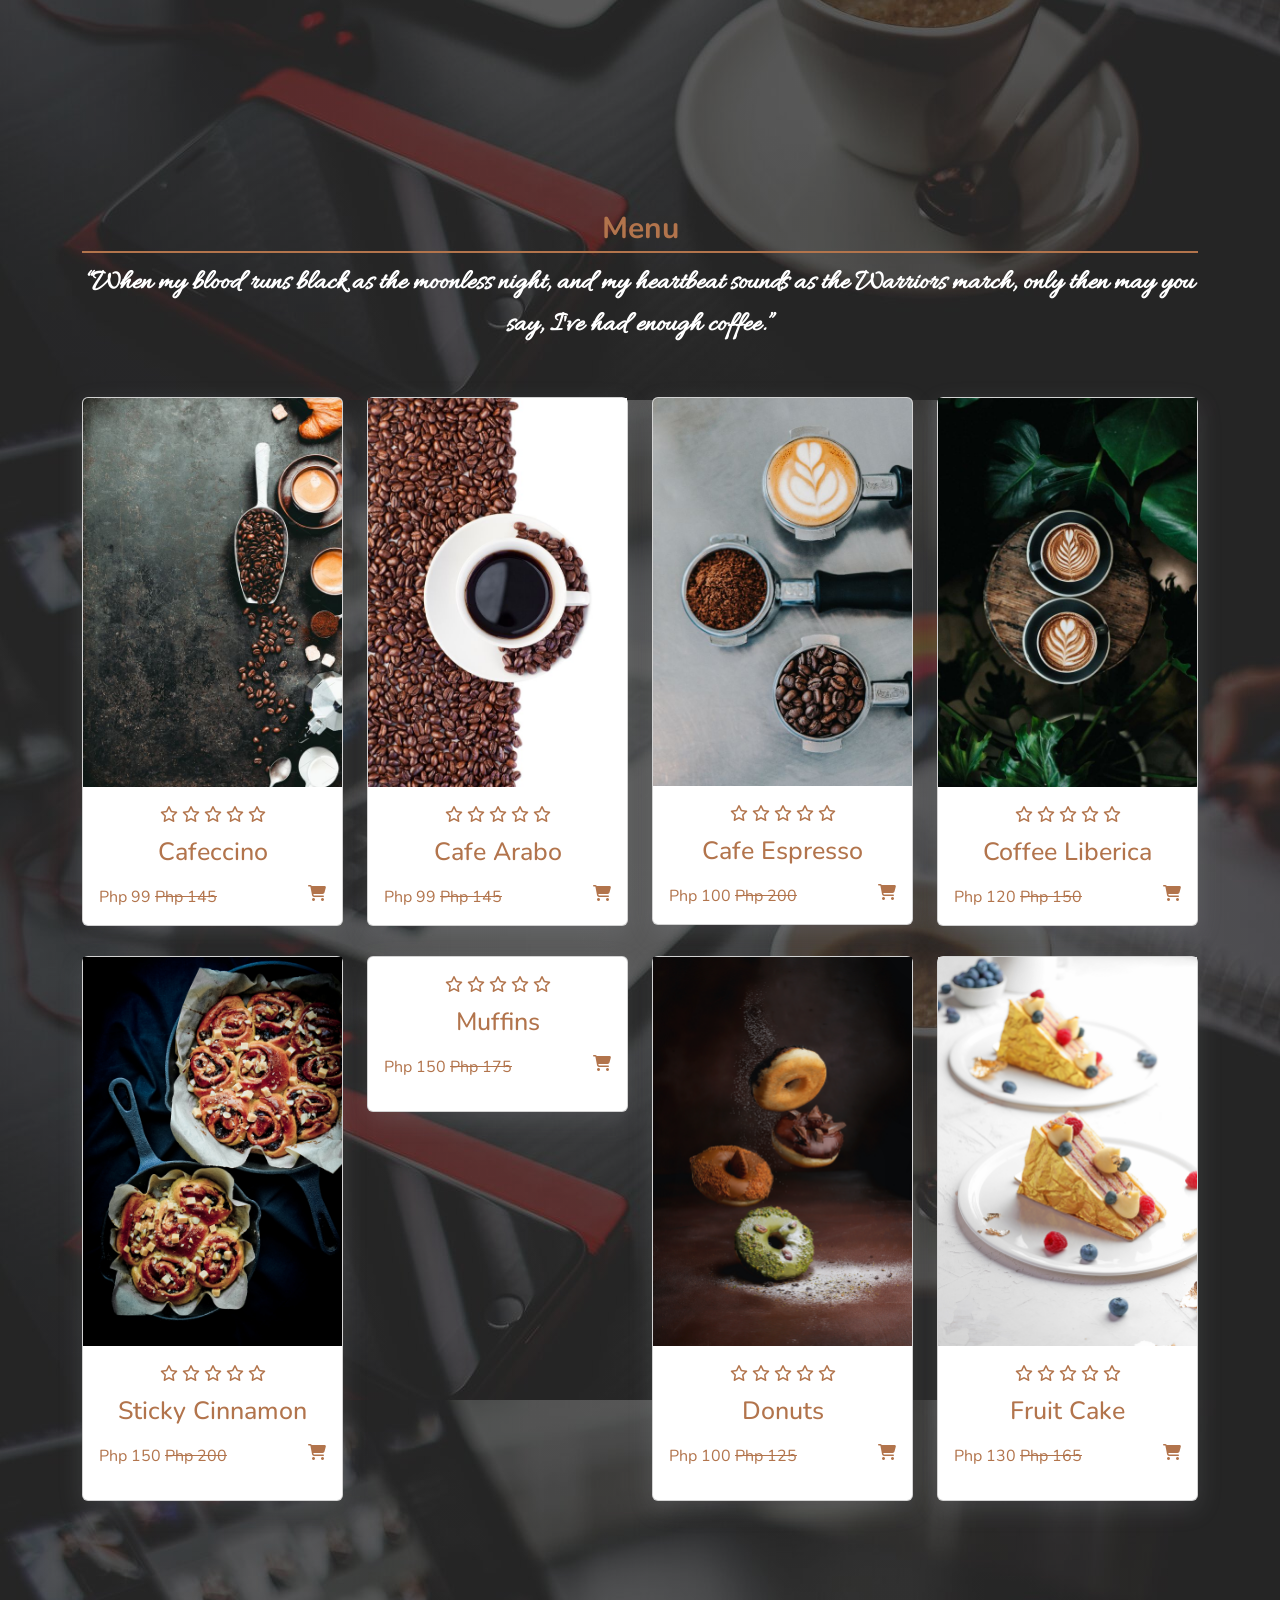
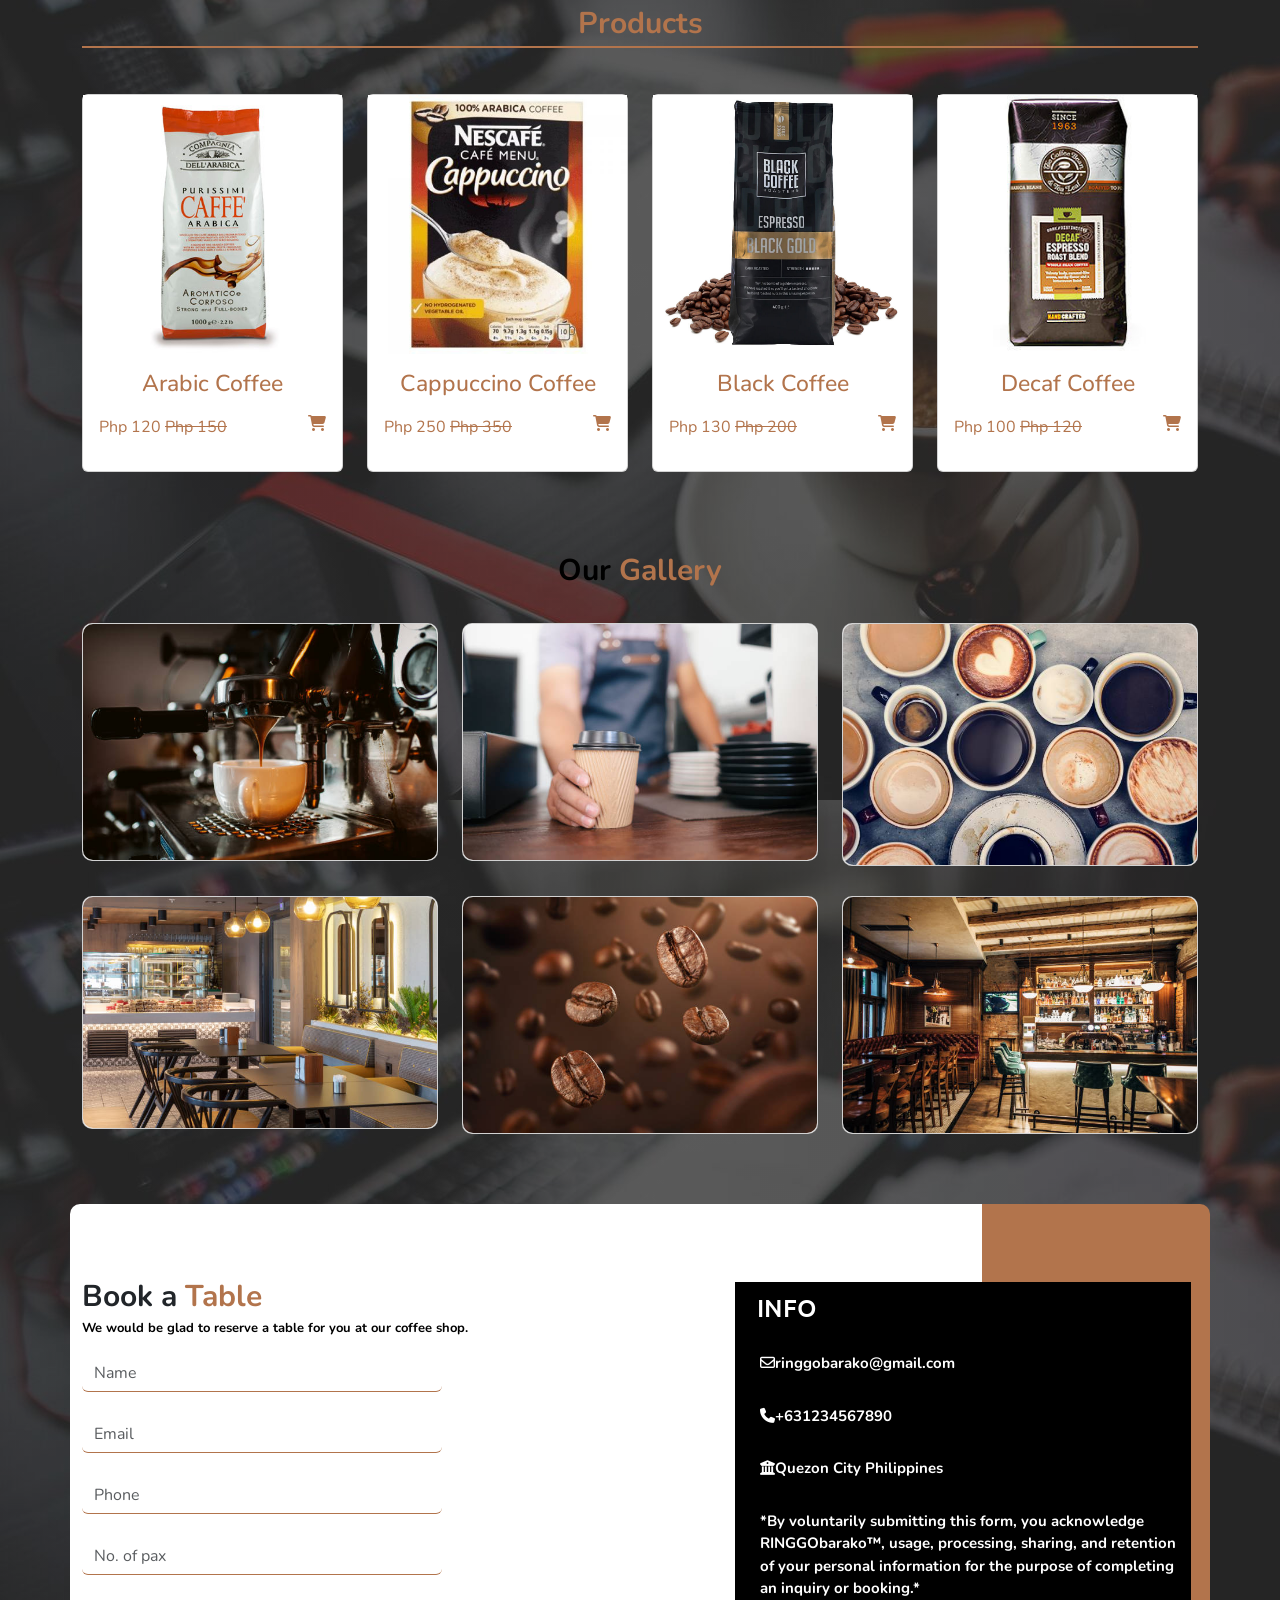
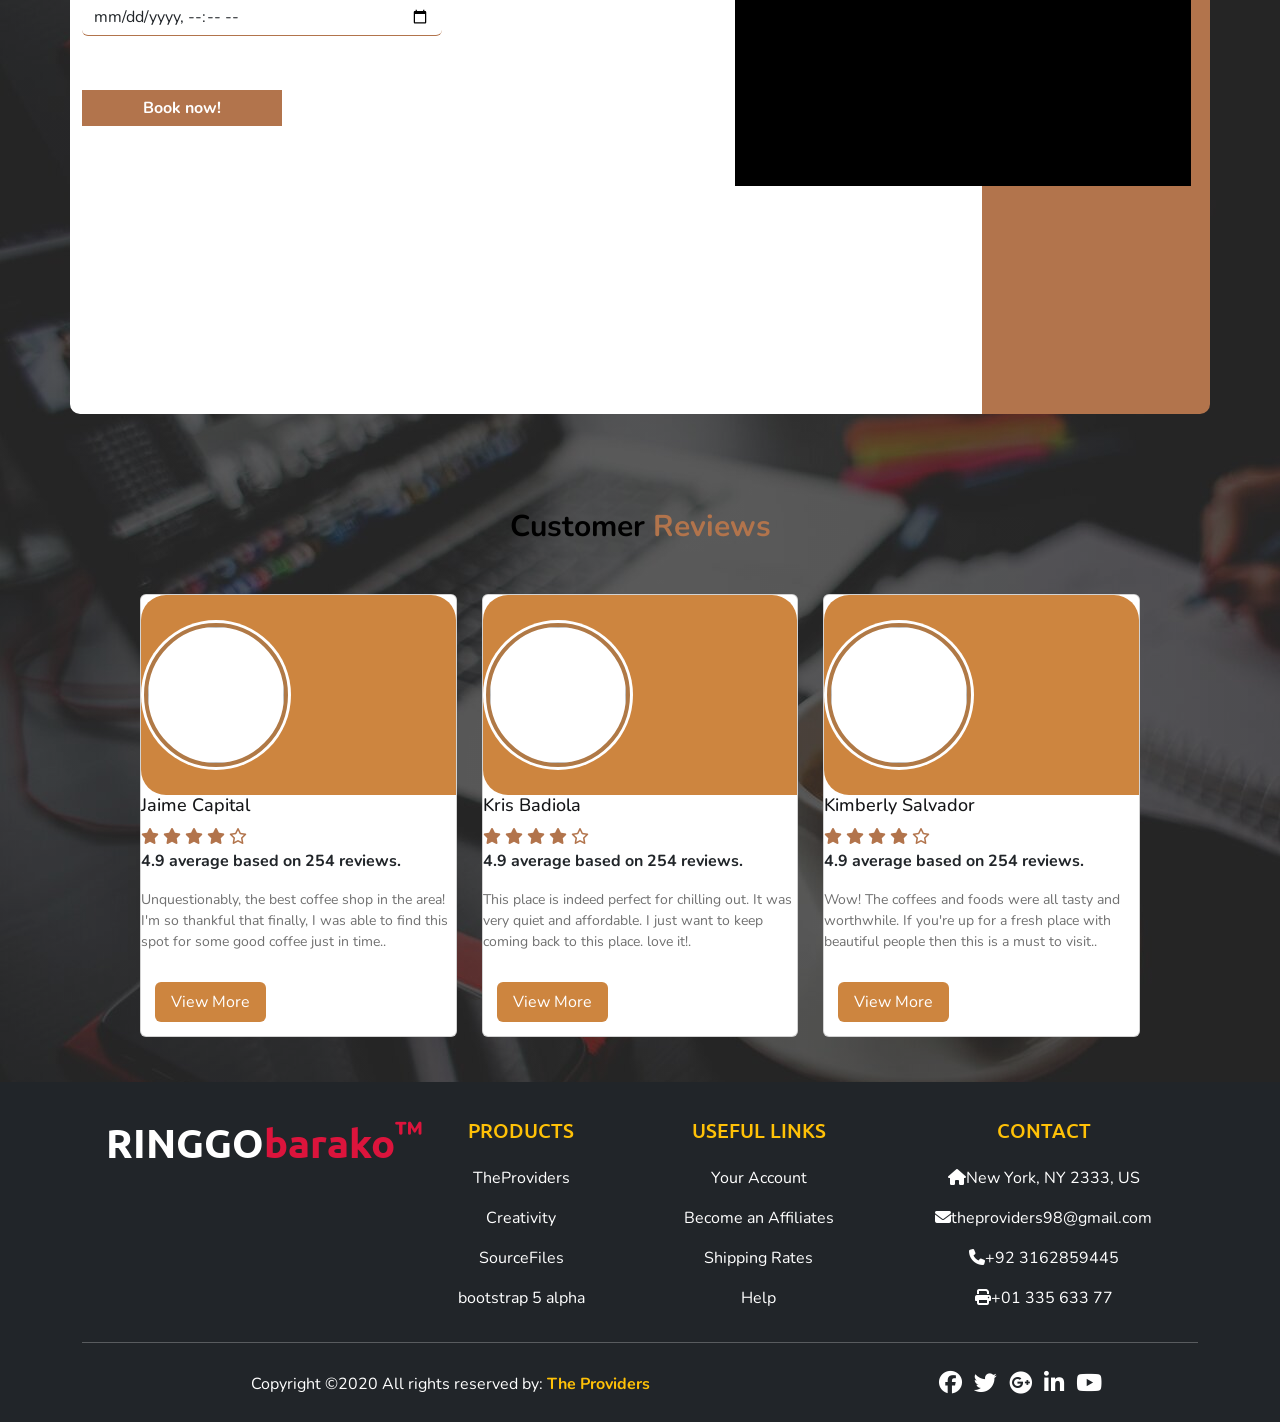
==== commit 402caecf: "Revert "Update index1.html" This reverts commit f0435401ebf20b416e1e862faa87087964050c7e." ====
--- a/index1.html
+++ b/index1.html
@@ -550,7 +550,7 @@
               <div class="image-content">
                 <span class="overlay"></span>
                 <div class="card-image">
-                  <img src="./images/jaime.jpg" alt="" class="card-img">
+                  <img src="C:\Users\MasterTech\OneDrive\Desktop\kodego_project1\Coffee_shop\images\jaime.jpg" alt="" class="card-img">
                 </div>
               </div>
               <!-- separate from image content and card content for profile 1-->
@@ -574,7 +574,7 @@
               <div class="image-content">
                 <span class="overlay"></span>
                 <div class="card-image">
-                  <img src="./images/kris.jpg" alt="" class="card-img">
+                  <img src="C:\Users\MasterTech\OneDrive\Desktop\kodego_project1\Coffee_shop\images\kris.jpg" alt="" class="card-img">
                 </div>
               </div>
               <!-- separate from image content and card content for profile 2 -->
@@ -598,7 +598,7 @@
               <div class="image-content">
                 <span class="overlay"></span>
                 <div class="card-image">
-                  <img src="./images/kim.jpg" alt="" class="card-img">
+                  <img src="C:\Users\MasterTech\OneDrive\Desktop\kodego_project1\Coffee_shop\images\kim.jpg" alt="" class="card-img">
                 </div>
               </div>
               <!-- separate from image content and card content for profile 3 -->
@@ -622,7 +622,7 @@
               <div class="image-content">
                 <span class="overlay"></span>
                 <div class="card-image">
-                  <img src="./images/daniel.jpg" alt="" class="card-img">
+                  <img src="C:\Users\MasterTech\OneDrive\Desktop\kodego_project1\Coffee_shop\images\daniel.jpg" alt="" class="card-img">
                 </div>
               </div>
               <!-- separate from image content and card content for profile 4 -->
@@ -646,7 +646,7 @@
               <div class="image-content">
                 <span class="overlay"></span>
                 <div class="card-image">
-                  <img src="./images/james.jpg" alt="" class="card-img">
+                  <img src="C:\Users\MasterTech\OneDrive\Desktop\kodego_project1\Coffee_shop\images\james.jpg" alt="" class="card-img">
                 </div>
               </div>
               <!-- separate from image content and card content for profile 5 -->
@@ -703,36 +703,50 @@
         <div class="col-md-2 col-lg-2 col-xl-2 mx-auto mt-3">
           <h5 class="text-uppercase mb-4 font-weight-bold text-warning">Products</h5>
           <p>
-            <a href="#" class="text-white" style="text-decoration: none;"> Brewed Coffee</a>
-          </p>
-          <p>
-            <a href="#" class="text-white" style="text-decoration: none;"> Whole Coffee Beans</a>
-          </p>
-          <p>
-            <a href="#" class="text-white" style="text-decoration: none;"> Cakes & Donuts</a>
-          </p>          
+            <a href="#" class="text-white" style="text-decoration: none;"> TheProviders</a>
+          </p>
+          <p>
+            <a href="#" class="text-white" style="text-decoration: none;"> Creativity</a>
+          </p>
+          <p>
+            <a href="#" class="text-white" style="text-decoration: none;"> SourceFiles</a>
+          </p>
+          <p>
+            <a href="#" class="text-white" style="text-decoration: none;"> bootstrap 5 alpha</a>
+          </p>
+        </div>
+
+        <div class="col-md-3 col-lg-2 col-xl-2 mx-auto mt-3">
+          <h5 class="text-uppercase mb-4 font-weight-bold text-warning">Useful links</h5>
+          <p>
+            <a href="#" class="text-white" style="text-decoration: none;"> Your Account</a>
+          </p>
+          <p>
+            <a href="#" class="text-white" style="text-decoration: none;"> Become an Affiliates</a>
+          </p>
+          <p>
+            <a href="#" class="text-white" style="text-decoration: none;">Shipping Rates</a>
+          </p>
+          <p>
+            <a href="#" class="text-white" style="text-decoration: none;"> Help</a>
+          </p>
         </div>
 
         <div class="col-md-4 col-lg-3 col-xl-3 mx-auto mt-3">
           <h5 class="text-uppercase mb-4 font-weight-bold text-warning">Contact</h5>
           <p>
-            <i class="fas fa-home mr-3"></i>Quezon City, Philippines
-          </p>
-          <p>
-            <i class="fas fa-envelope mr-3"></i>ringgo_barako@gmail.com
-          </p>
-          <p>
-            <i class="fas fa-phone mr-3"></i>+631234567890
-          </p>
-          <p>
-            <i class="fas fa-print	 mr-3"></i>+02 098 765 43
-          </p>
-        </div>
-
-        <div class="col-md-5 col-lg-3 col-xl-3 mx-auto mt-3" id="map">
-          <iframe src="https://www.google.com/maps/embed?pb=!1m18!1m12!1m3!1d41715.16296825643!2d120.5888161201368!3d15.789538023741038!2m3!1f0!2f0!3f0!3m2!1i1024!2i768!4f13.1!3m3!1m2!1s0x33913725da167623%3A0xa346bf188dd7c37!2sSan%20Manuel%20Town%20Hall!5e0!3m2!1sen!2sph!4v1670235556897!5m2!1sen!2sph" width="300" height="200" style="border:0;" allowfullscreen="" loading="lazy" referrerpolicy="no-referrer-when-downgrade"></iframe>
-        </div>
-    
+            <i class="fas fa-home mr-3"></i>New York, NY 2333, US
+          </p>
+          <p>
+            <i class="fas fa-envelope mr-3"></i>theproviders98@gmail.com
+          </p>
+          <p>
+            <i class="fas fa-phone mr-3"></i>+92 3162859445
+          </p>
+          <p>
+            <i class="fas fa-print	 mr-3"></i>+01 335 633 77
+          </p>
+        </div>
 
       </div>
 
@@ -743,7 +757,7 @@
         <div class="col-md-7 col-lg-8">
           <p> Copyright ©2020 All rights reserved by:
             <a href="#" style="text-decoration: none;">
-              <strong class="text-warning">Ringgo & Company</strong>
+              <strong class="text-warning">The Providers</strong>
             </a>
           </p>
 
--- a/style.css
+++ b/style.css
@@ -392,17 +392,7 @@
 #blogs .container{
     margin-top: 60px;
 }
-/* #blogs h5{
-    color: #b2744c;
-}
-#blog-btn{
-    width: 200px;
-    height: 36px;
-    border: none;
-    color: white;
-    background: #b2744c;
-    cursor: pointer;
-} */
+
 /* blogs end */
 
 
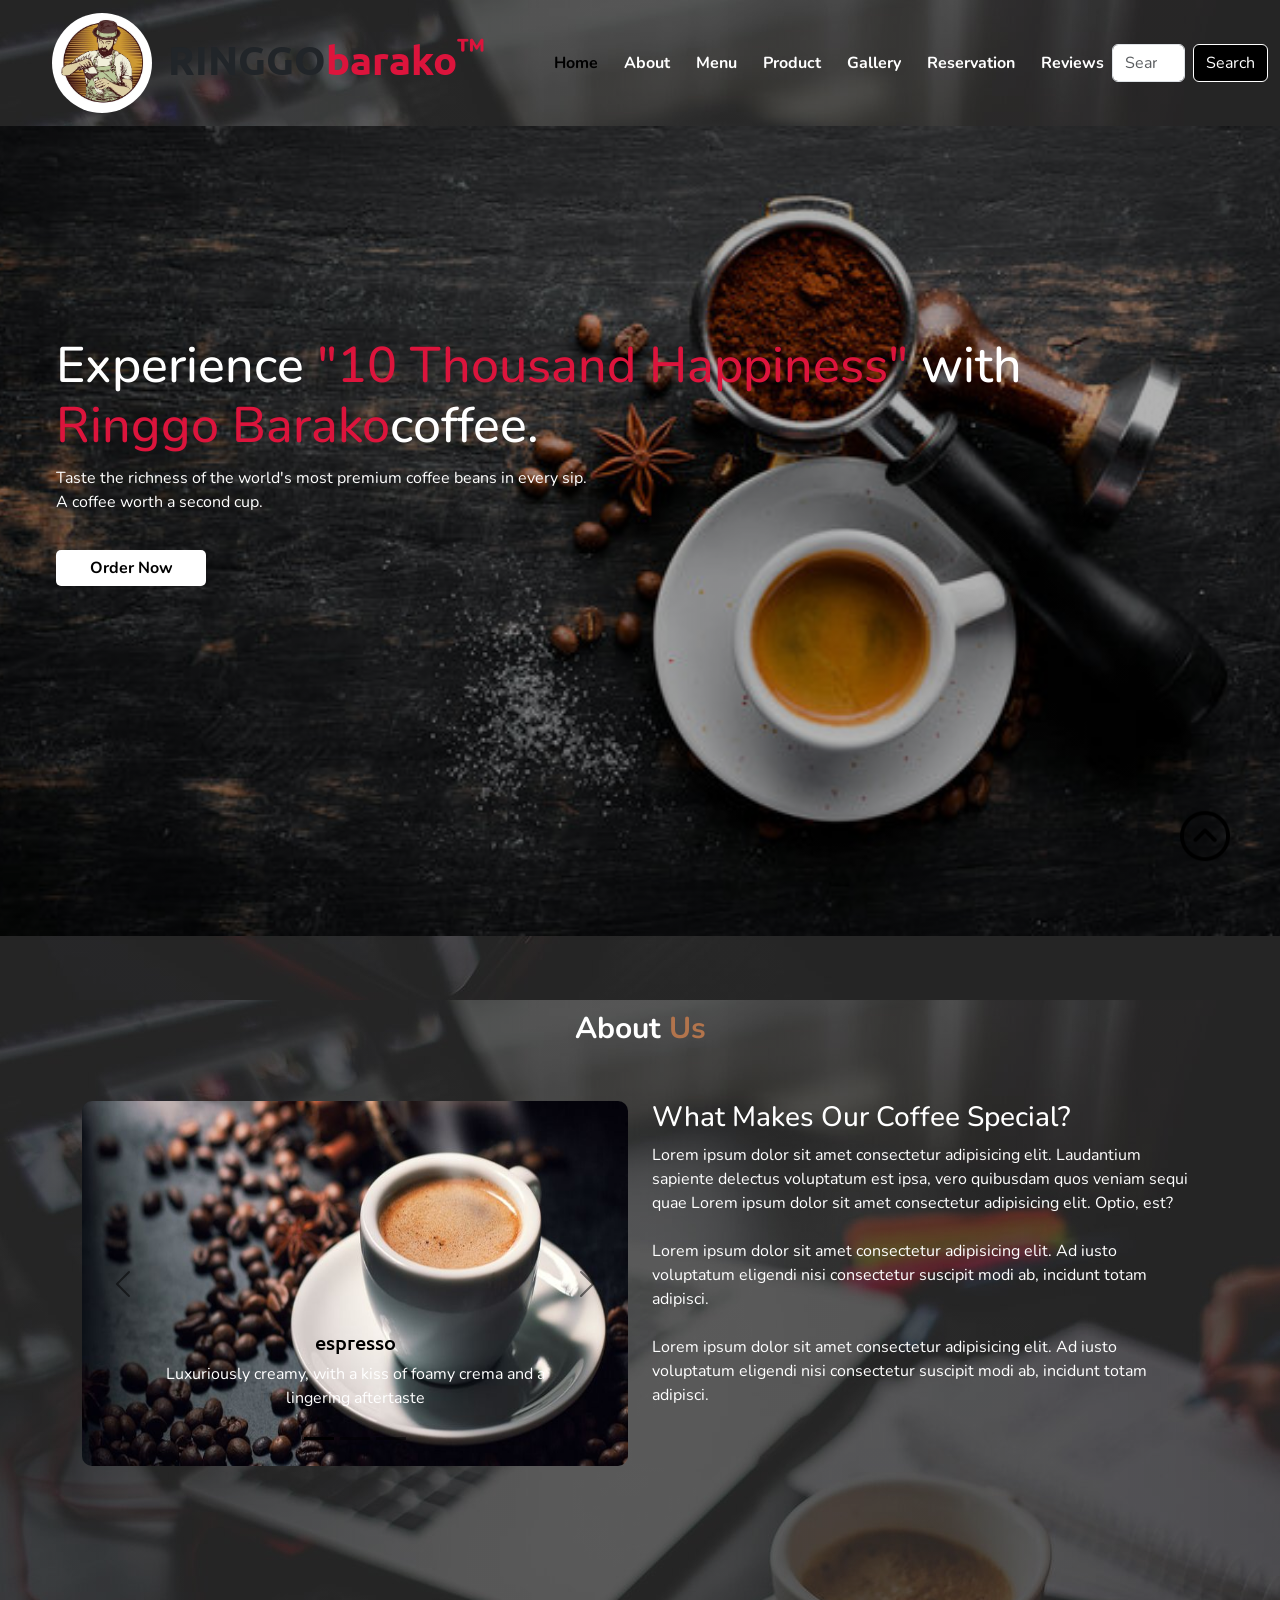
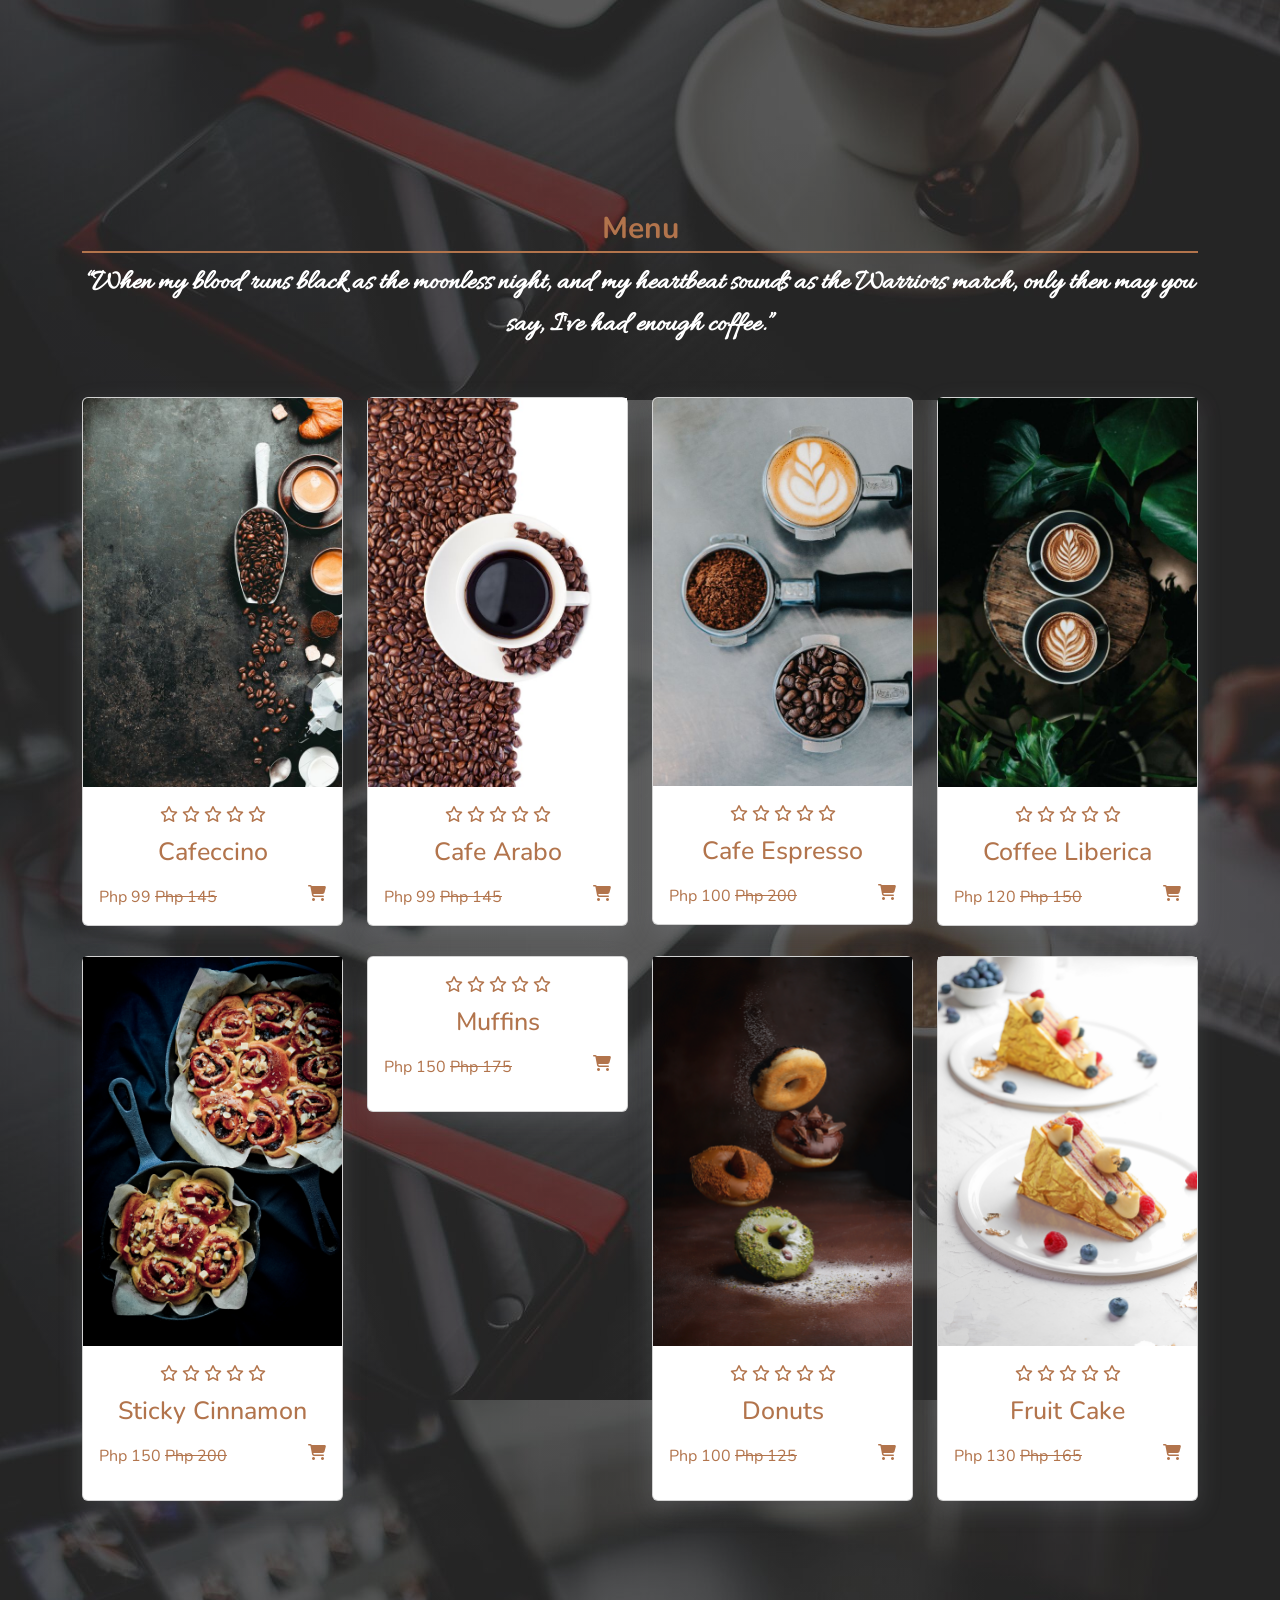
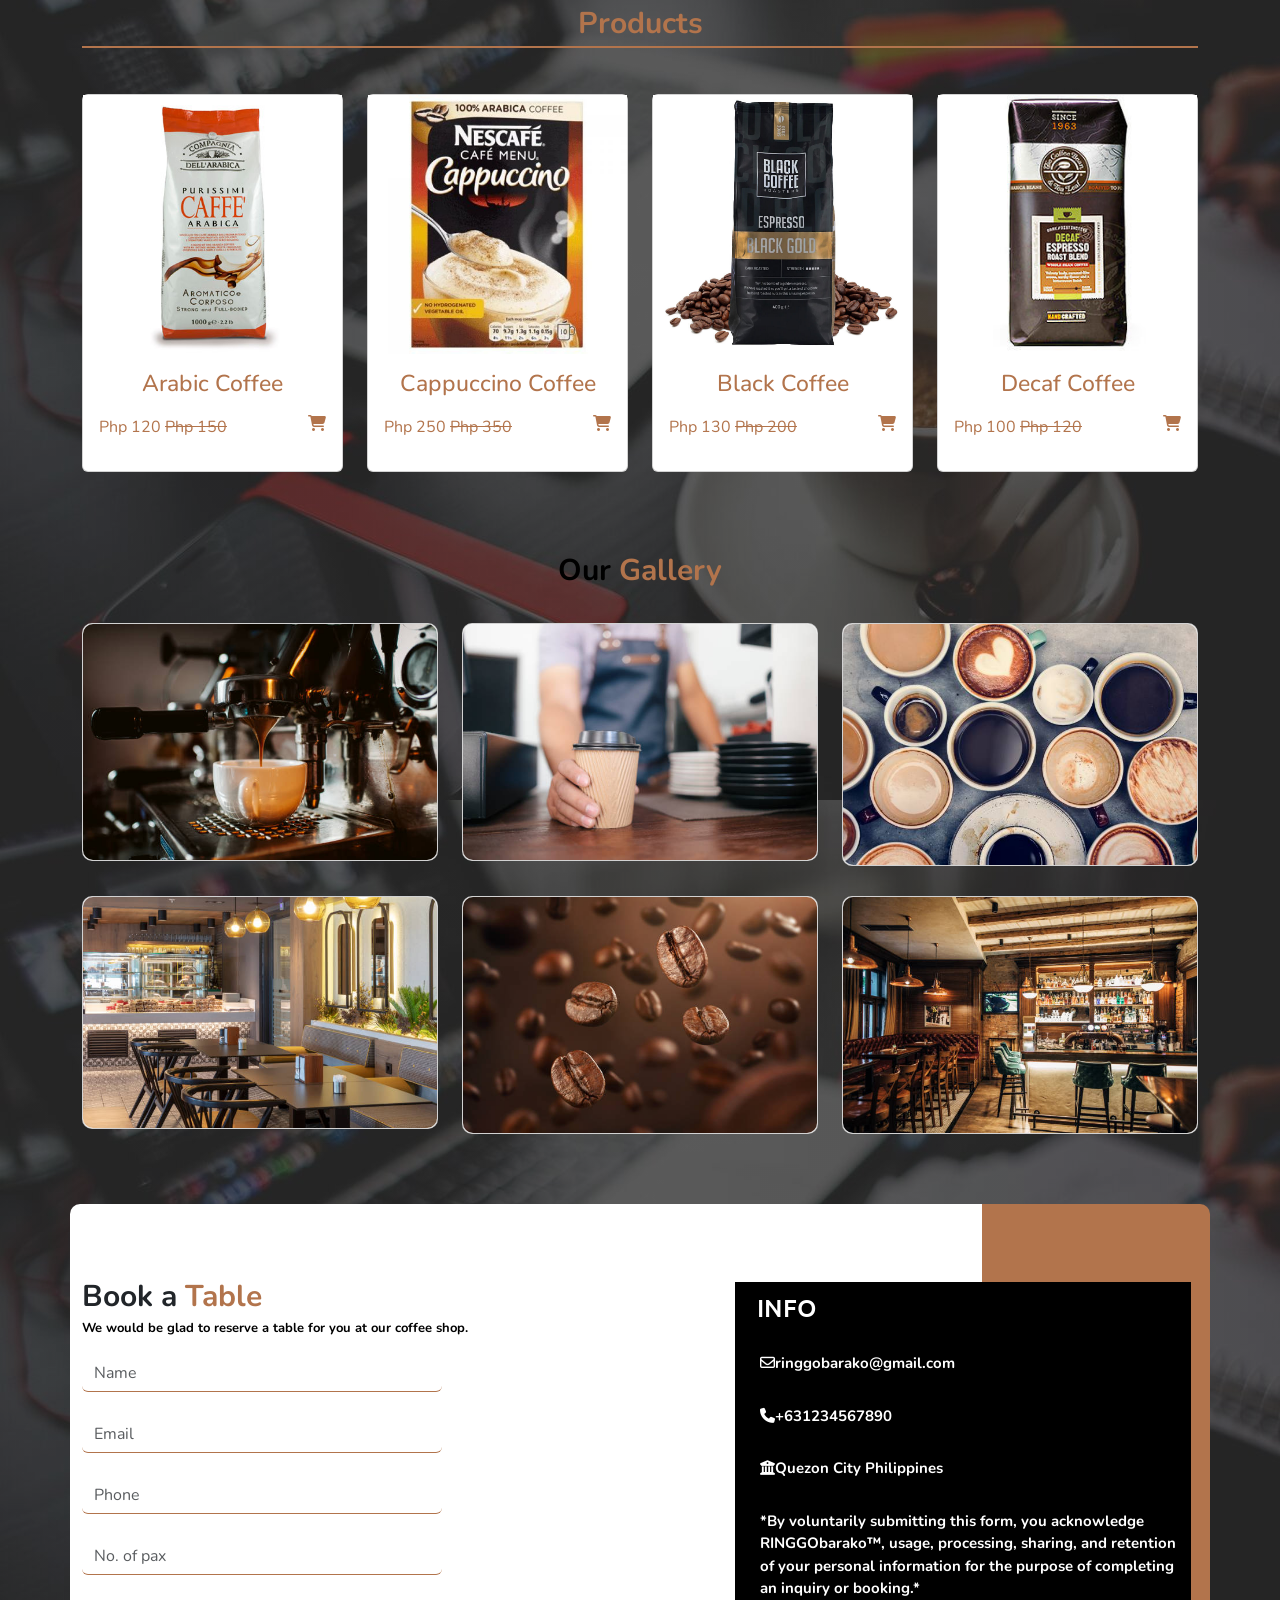
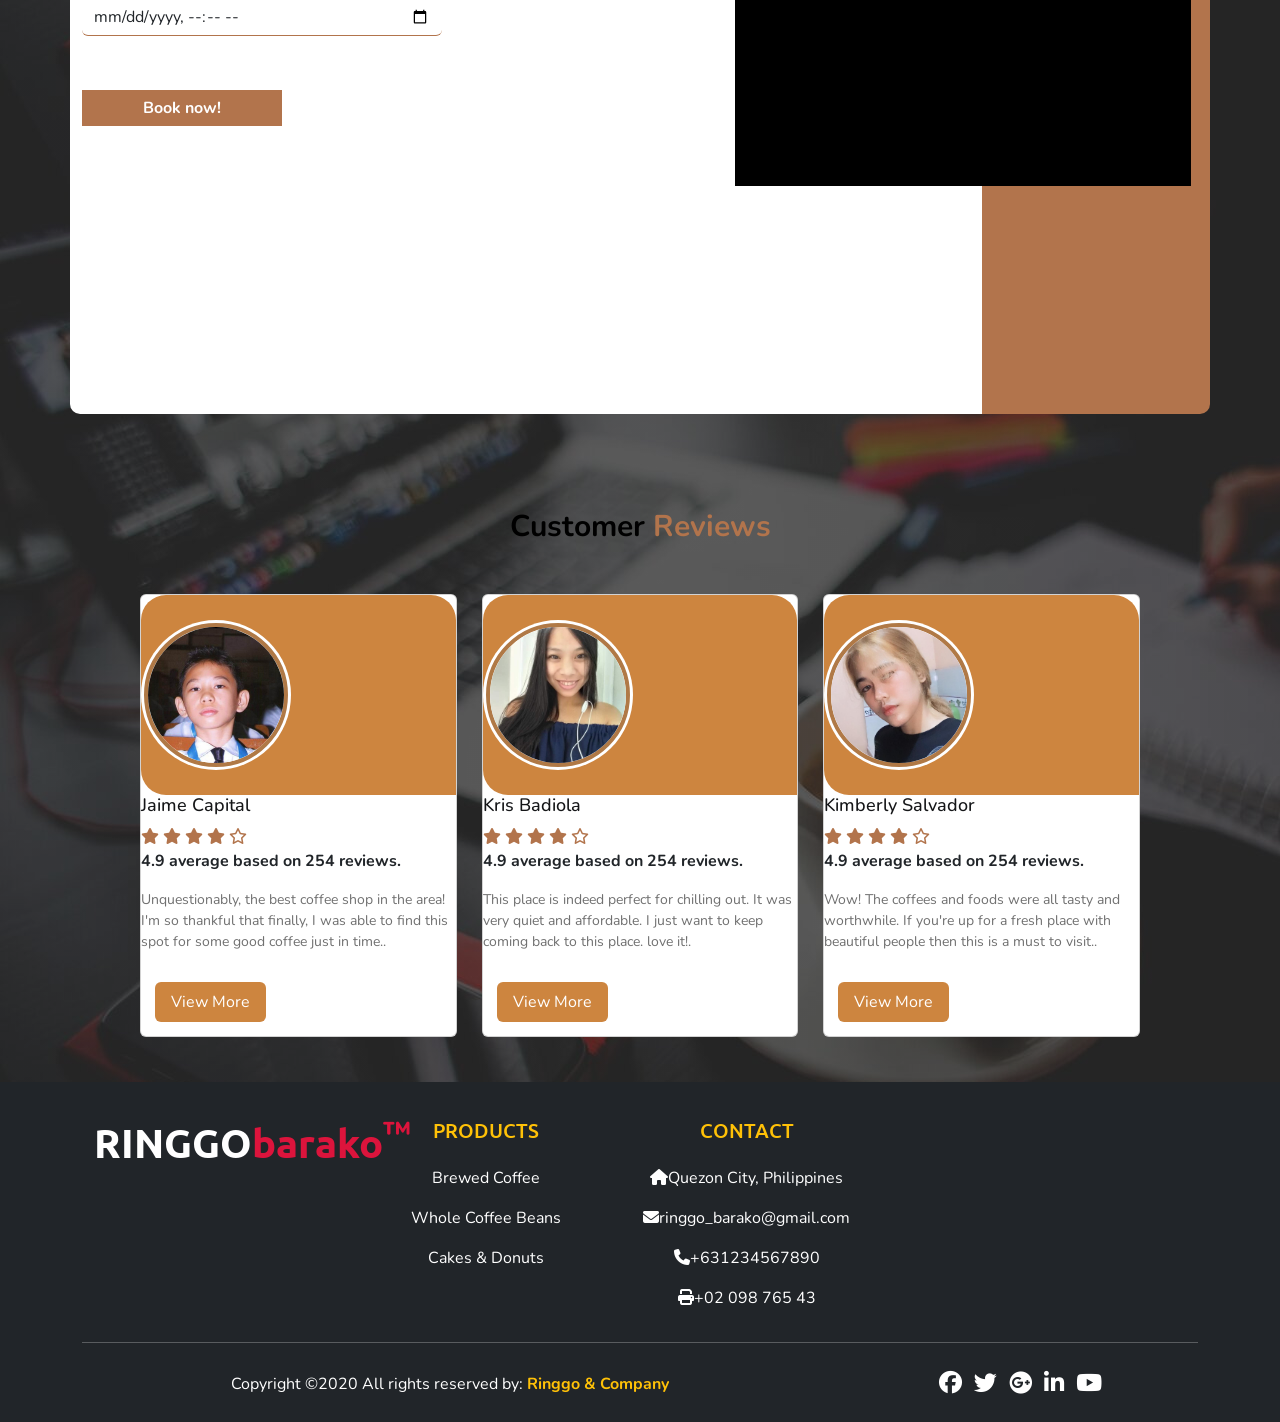
==== commit 63650a21: "Merge branch 'main' into Ringgo" ====
--- a/index1.html
+++ b/index1.html
@@ -550,7 +550,7 @@
               <div class="image-content">
                 <span class="overlay"></span>
                 <div class="card-image">
-                  <img src="C:\Users\MasterTech\OneDrive\Desktop\kodego_project1\Coffee_shop\images\jaime.jpg" alt="" class="card-img">
+                  <img src="./images/jaime.jpg" alt="" class="card-img">
                 </div>
               </div>
               <!-- separate from image content and card content for profile 1-->
@@ -574,7 +574,7 @@
               <div class="image-content">
                 <span class="overlay"></span>
                 <div class="card-image">
-                  <img src="C:\Users\MasterTech\OneDrive\Desktop\kodego_project1\Coffee_shop\images\kris.jpg" alt="" class="card-img">
+                  <img src="./images/kris.jpg" alt="" class="card-img">
                 </div>
               </div>
               <!-- separate from image content and card content for profile 2 -->
@@ -598,7 +598,7 @@
               <div class="image-content">
                 <span class="overlay"></span>
                 <div class="card-image">
-                  <img src="C:\Users\MasterTech\OneDrive\Desktop\kodego_project1\Coffee_shop\images\kim.jpg" alt="" class="card-img">
+                  <img src="./images/kim.jpg" alt="" class="card-img">
                 </div>
               </div>
               <!-- separate from image content and card content for profile 3 -->
@@ -622,7 +622,7 @@
               <div class="image-content">
                 <span class="overlay"></span>
                 <div class="card-image">
-                  <img src="C:\Users\MasterTech\OneDrive\Desktop\kodego_project1\Coffee_shop\images\daniel.jpg" alt="" class="card-img">
+                  <img src="./images/daniel.jpg" alt="" class="card-img">
                 </div>
               </div>
               <!-- separate from image content and card content for profile 4 -->
@@ -646,7 +646,7 @@
               <div class="image-content">
                 <span class="overlay"></span>
                 <div class="card-image">
-                  <img src="C:\Users\MasterTech\OneDrive\Desktop\kodego_project1\Coffee_shop\images\james.jpg" alt="" class="card-img">
+                  <img src="./images/james.jpg" alt="" class="card-img">
                 </div>
               </div>
               <!-- separate from image content and card content for profile 5 -->
@@ -703,50 +703,36 @@
         <div class="col-md-2 col-lg-2 col-xl-2 mx-auto mt-3">
           <h5 class="text-uppercase mb-4 font-weight-bold text-warning">Products</h5>
           <p>
-            <a href="#" class="text-white" style="text-decoration: none;"> TheProviders</a>
+            <a href="#" class="text-white" style="text-decoration: none;"> Brewed Coffee</a>
           </p>
           <p>
-            <a href="#" class="text-white" style="text-decoration: none;"> Creativity</a>
+            <a href="#" class="text-white" style="text-decoration: none;"> Whole Coffee Beans</a>
           </p>
           <p>
-            <a href="#" class="text-white" style="text-decoration: none;"> SourceFiles</a>
-          </p>
-          <p>
-            <a href="#" class="text-white" style="text-decoration: none;"> bootstrap 5 alpha</a>
-          </p>
-        </div>
-
-        <div class="col-md-3 col-lg-2 col-xl-2 mx-auto mt-3">
-          <h5 class="text-uppercase mb-4 font-weight-bold text-warning">Useful links</h5>
-          <p>
-            <a href="#" class="text-white" style="text-decoration: none;"> Your Account</a>
-          </p>
-          <p>
-            <a href="#" class="text-white" style="text-decoration: none;"> Become an Affiliates</a>
-          </p>
-          <p>
-            <a href="#" class="text-white" style="text-decoration: none;">Shipping Rates</a>
-          </p>
-          <p>
-            <a href="#" class="text-white" style="text-decoration: none;"> Help</a>
-          </p>
+            <a href="#" class="text-white" style="text-decoration: none;"> Cakes & Donuts</a>
+          </p>          
         </div>
 
         <div class="col-md-4 col-lg-3 col-xl-3 mx-auto mt-3">
           <h5 class="text-uppercase mb-4 font-weight-bold text-warning">Contact</h5>
           <p>
-            <i class="fas fa-home mr-3"></i>New York, NY 2333, US
+            <i class="fas fa-home mr-3"></i>Quezon City, Philippines
           </p>
           <p>
-            <i class="fas fa-envelope mr-3"></i>theproviders98@gmail.com
+            <i class="fas fa-envelope mr-3"></i>ringgo_barako@gmail.com
           </p>
           <p>
-            <i class="fas fa-phone mr-3"></i>+92 3162859445
+            <i class="fas fa-phone mr-3"></i>+631234567890
           </p>
           <p>
-            <i class="fas fa-print	 mr-3"></i>+01 335 633 77
+            <i class="fas fa-print	 mr-3"></i>+02 098 765 43
           </p>
         </div>
+
+        <div class="col-md-5 col-lg-3 col-xl-3 mx-auto mt-3" id="map">
+          <iframe src="https://www.google.com/maps/embed?pb=!1m18!1m12!1m3!1d41715.16296825643!2d120.5888161201368!3d15.789538023741038!2m3!1f0!2f0!3f0!3m2!1i1024!2i768!4f13.1!3m3!1m2!1s0x33913725da167623%3A0xa346bf188dd7c37!2sSan%20Manuel%20Town%20Hall!5e0!3m2!1sen!2sph!4v1670235556897!5m2!1sen!2sph" width="300" height="200" style="border:0;" allowfullscreen="" loading="lazy" referrerpolicy="no-referrer-when-downgrade"></iframe>
+        </div>
+    
 
       </div>
 
@@ -757,7 +743,7 @@
         <div class="col-md-7 col-lg-8">
           <p> Copyright ©2020 All rights reserved by:
             <a href="#" style="text-decoration: none;">
-              <strong class="text-warning">The Providers</strong>
+              <strong class="text-warning">Ringgo & Company</strong>
             </a>
           </p>
 
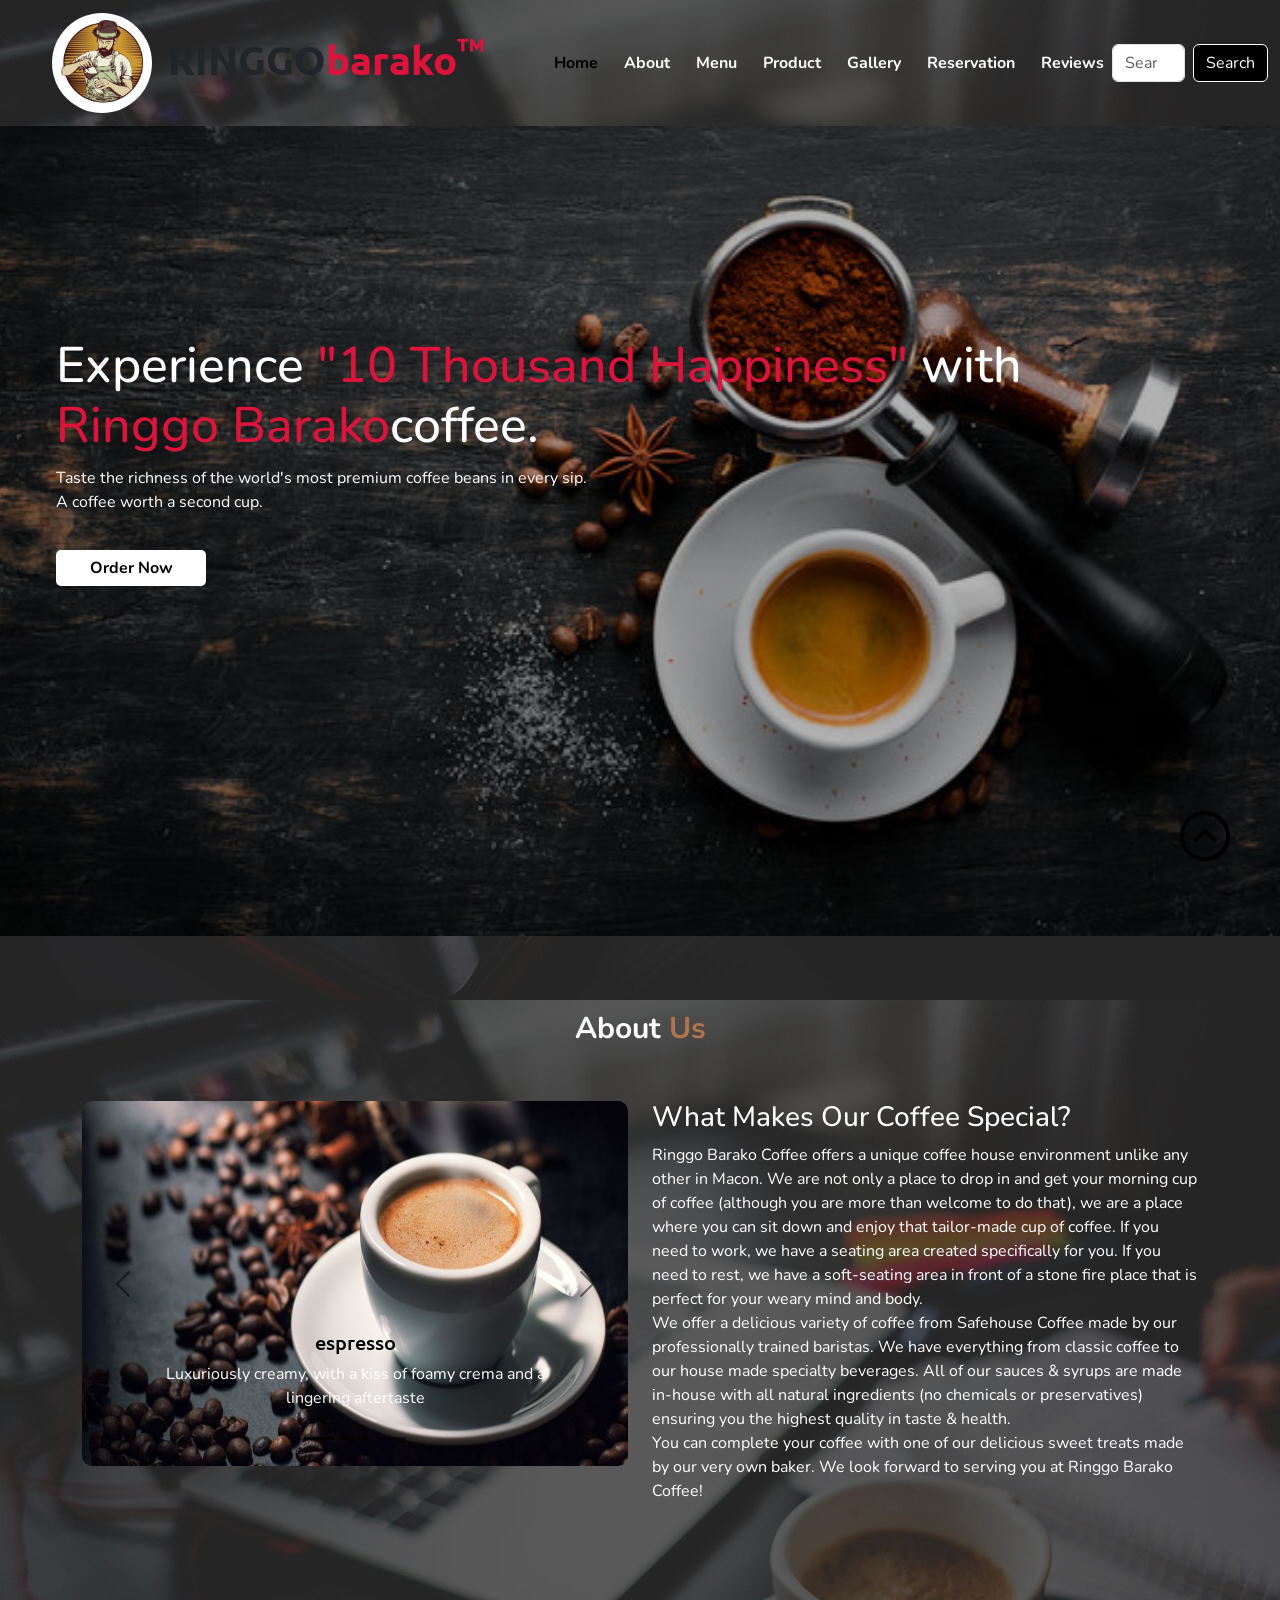
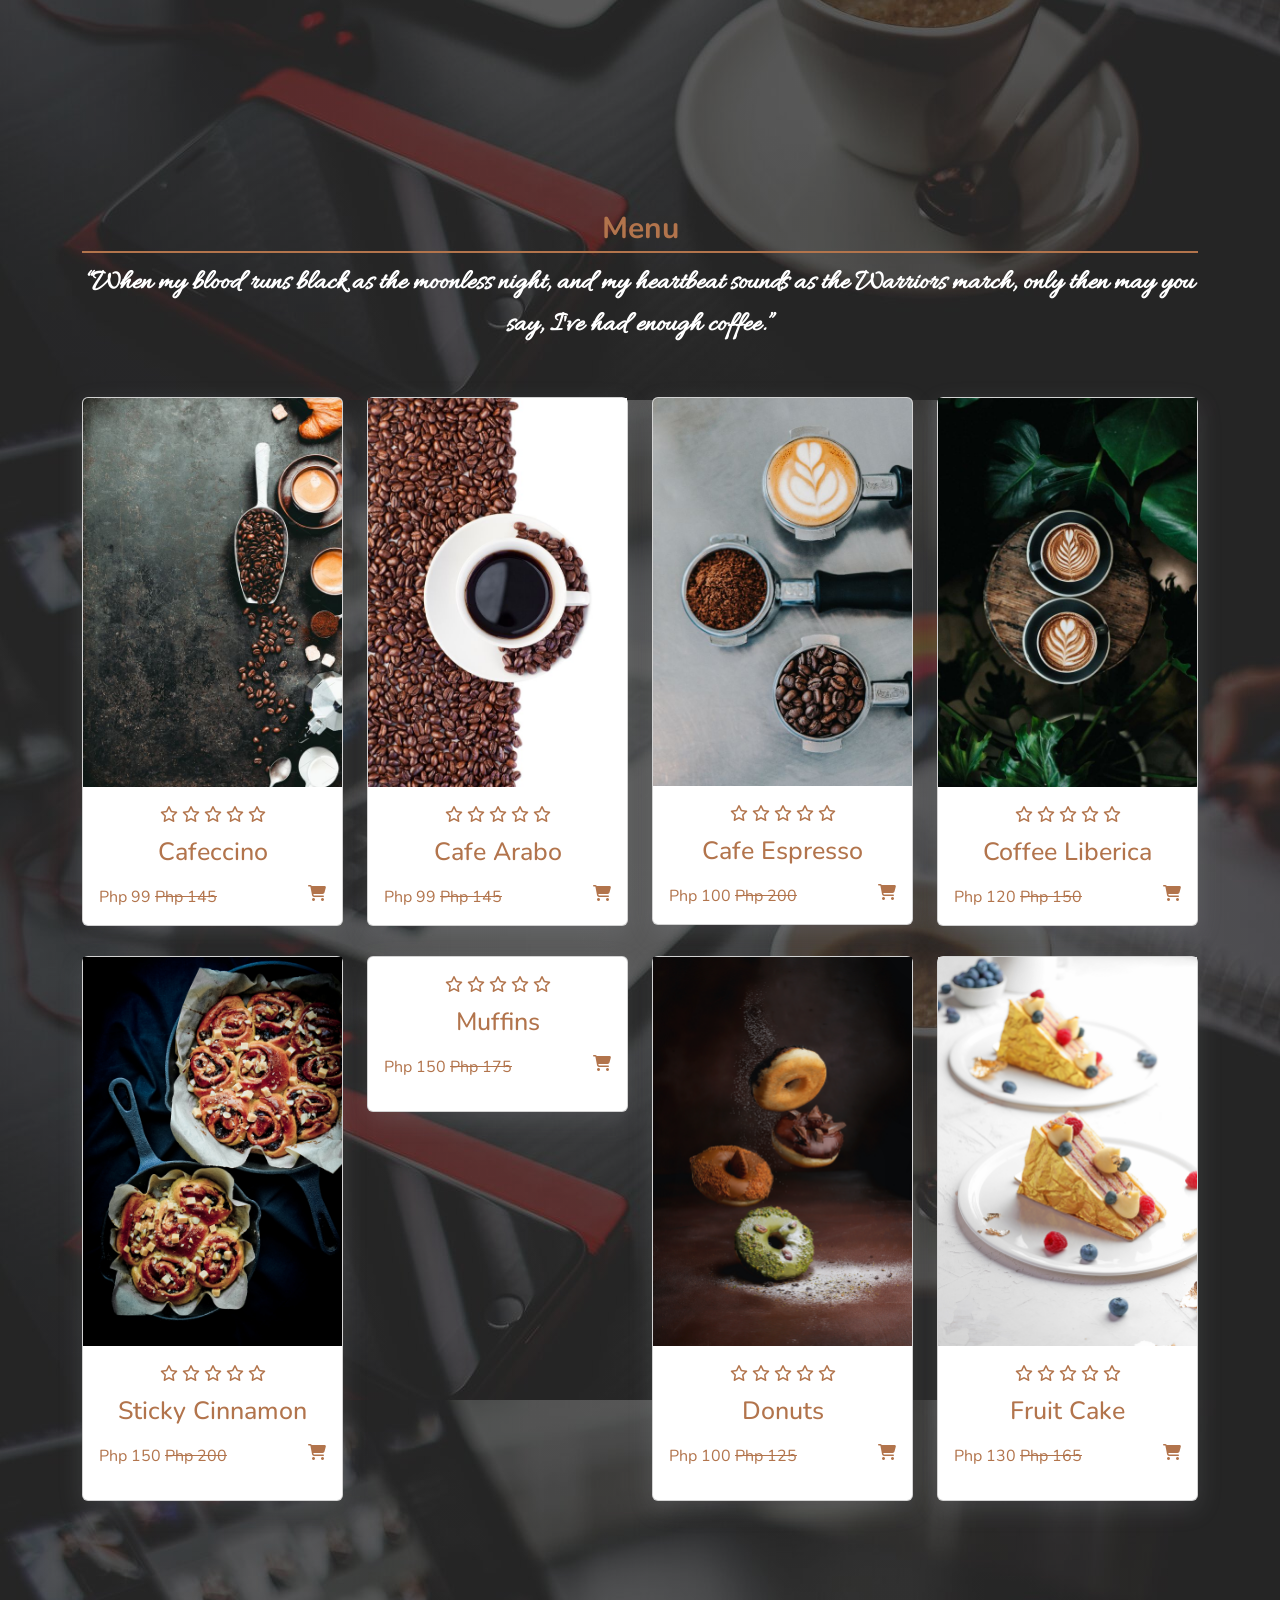
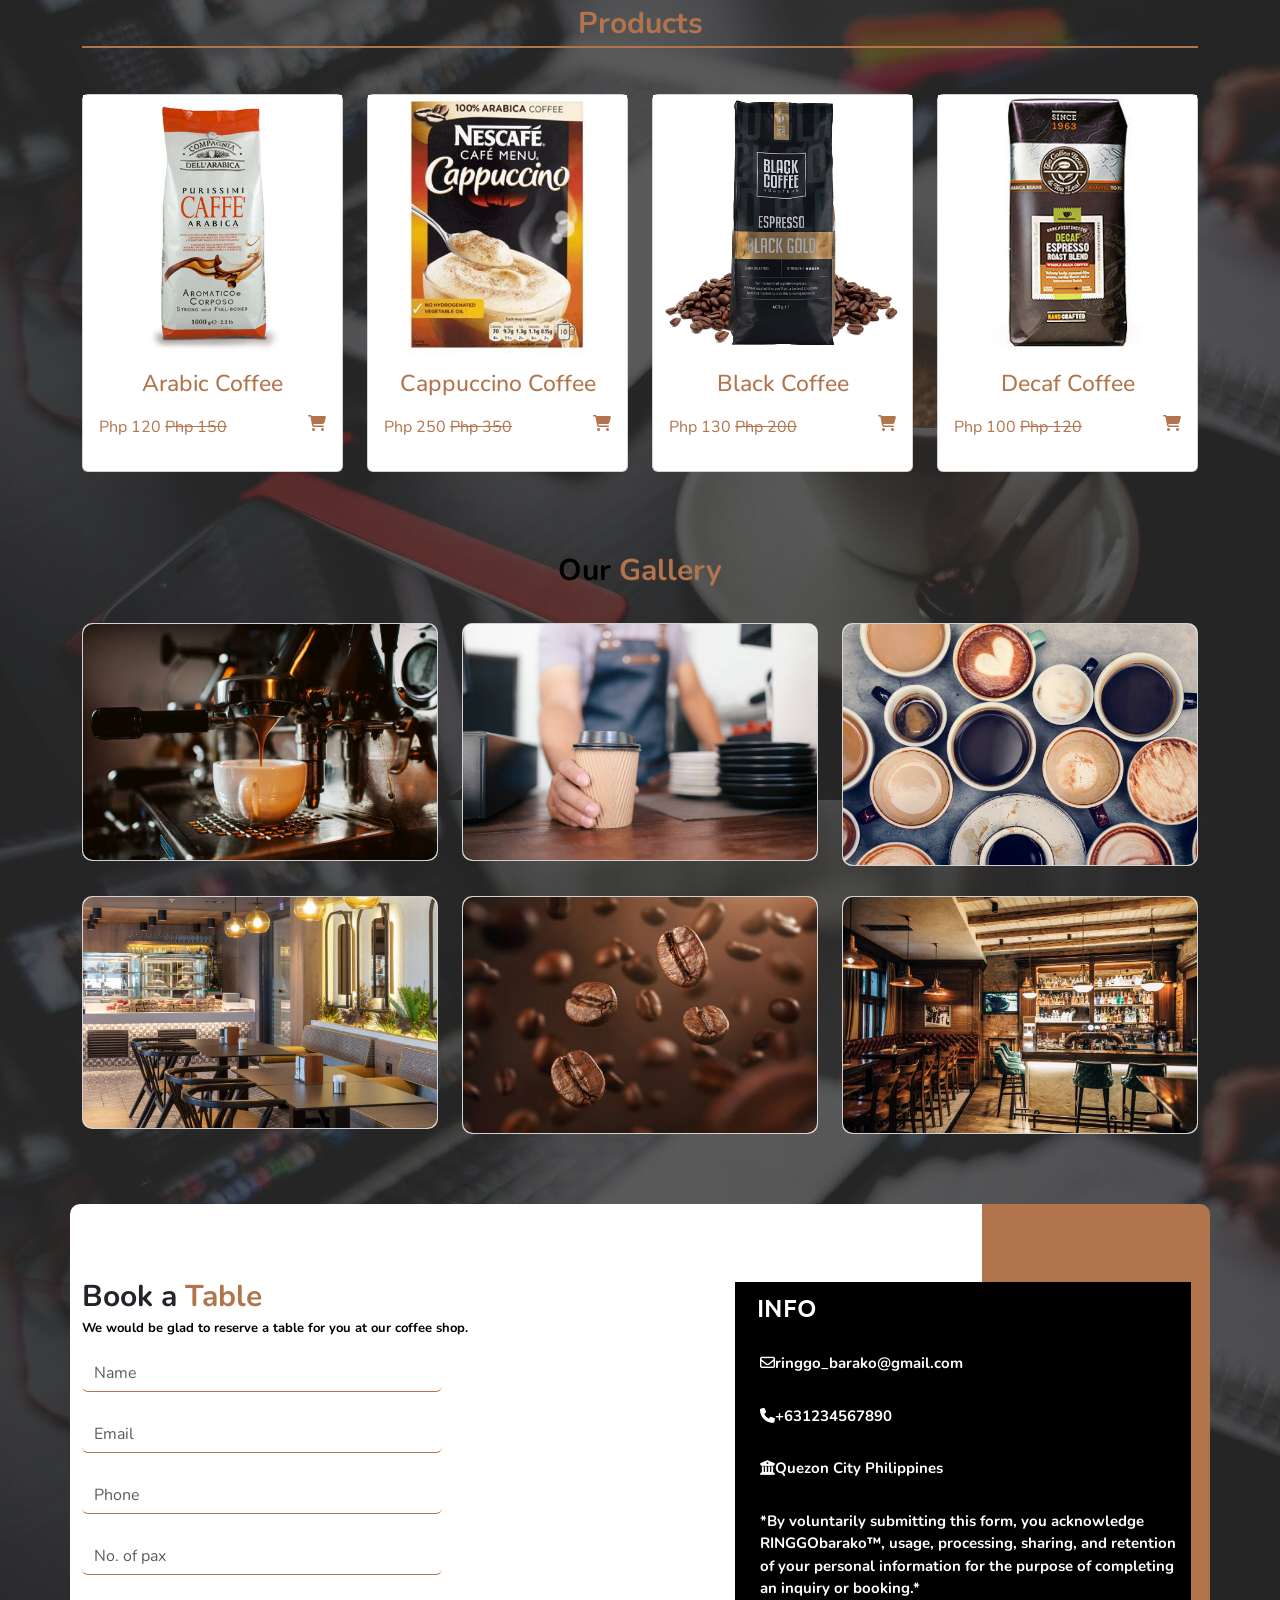
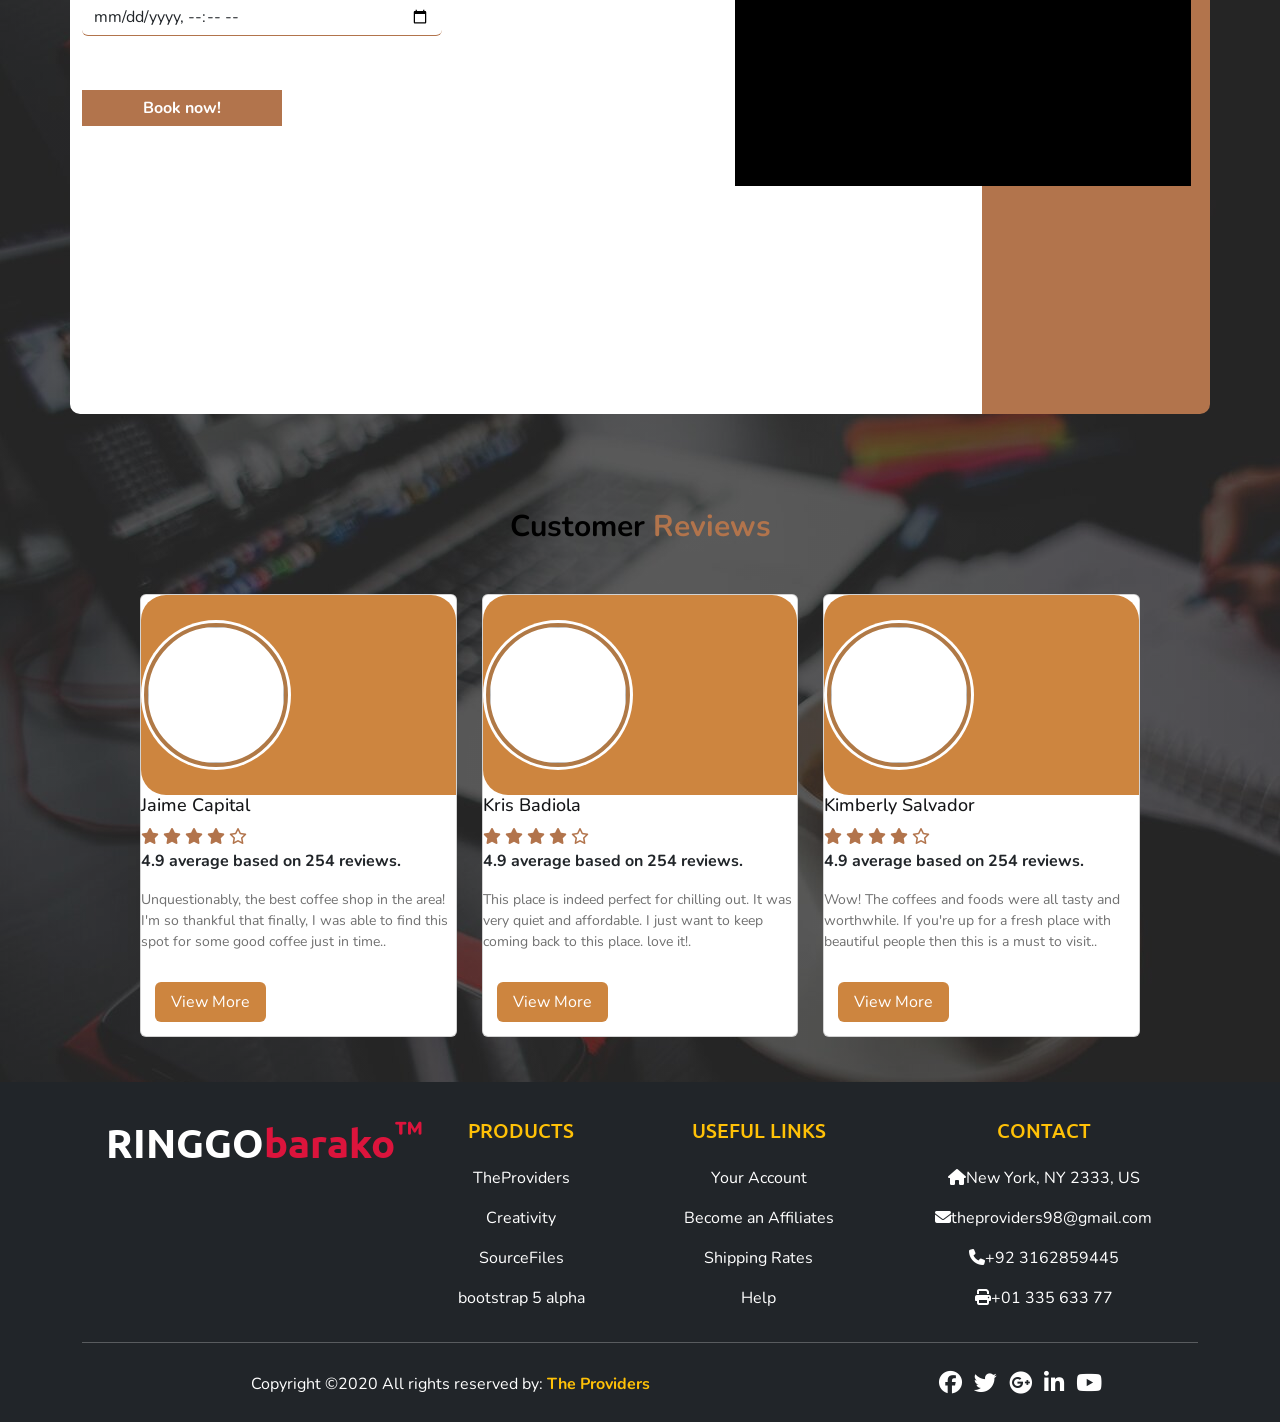
==== commit 98593722: "about" ====
--- a/index1.html
+++ b/index1.html
@@ -162,13 +162,7 @@
 
           <div class="col-md-6">
             <h3>What Makes Our Coffee Special?</h3>
-            <p>Lorem ipsum dolor sit amet consectetur adipisicing elit. Laudantium sapiente delectus voluptatum est
-              ipsa, vero quibusdam quos veniam sequi quae Lorem ipsum dolor sit amet consectetur adipisicing elit.
-              Optio, est?
-              <br><br>Lorem ipsum dolor sit amet consectetur adipisicing elit. Ad iusto voluptatum eligendi nisi
-              consectetur suscipit modi ab, incidunt totam adipisci.
-              <br><br>Lorem ipsum dolor sit amet consectetur adipisicing elit. Ad iusto voluptatum eligendi nisi
-              consectetur suscipit modi ab, incidunt totam adipisci.
+            <p>Ringgo Barako Coffee offers a unique coffee house environment unlike any other in Macon. We are not only a place to drop in and get your morning cup of coffee (although you are more than welcome to do that), we are a place where you can sit down and enjoy that tailor-made cup of coffee. If you need to work, we have a seating area created specifically for you. If you need to rest, we have a soft-seating area in front of a stone fire place that is perfect for your weary mind and body.<br>We offer a delicious variety of coffee from Safehouse Coffee made by our professionally trained baristas. We have everything from classic coffee to our house made specialty beverages.  All of our sauces & syrups are made in-house with all natural ingredients (no chemicals or preservatives) ensuring you the highest quality in taste & health.<br>You can complete your coffee with one of our delicious sweet treats made by our very own baker. We look forward to serving you at Ringgo Barako Coffee!
             </p>
           </div>
         </div>
@@ -516,7 +510,7 @@
 
           <div class="col-md-5" id="col">
             <h1>Info</h1>
-            <p><i class="fa-regular fa-envelope"></i>ringgobarako@gmail.com</p>
+            <p><i class="fa-regular fa-envelope"></i>ringgo_barako@gmail.com</p>
             <p><i class="fa-solid fa-phone"></i>+631234567890</p>
             <p><i class="fa-solid fa-building-columns"></i>Quezon City Philippines</p>
             <p>*By voluntarily submitting this form, you acknowledge RINGGObarako™, usage, processing, sharing, and retention of your personal information for the purpose of completing an inquiry or booking.*</p>
@@ -550,7 +544,7 @@
               <div class="image-content">
                 <span class="overlay"></span>
                 <div class="card-image">
-                  <img src="./images/jaime.jpg" alt="" class="card-img">
+                  <img src="C:\Users\MasterTech\OneDrive\Desktop\kodego_project1\Coffee_shop\images\jaime.jpg" alt="" class="card-img">
                 </div>
               </div>
               <!-- separate from image content and card content for profile 1-->
@@ -574,7 +568,7 @@
               <div class="image-content">
                 <span class="overlay"></span>
                 <div class="card-image">
-                  <img src="./images/kris.jpg" alt="" class="card-img">
+                  <img src="C:\Users\MasterTech\OneDrive\Desktop\kodego_project1\Coffee_shop\images\kris.jpg" alt="" class="card-img">
                 </div>
               </div>
               <!-- separate from image content and card content for profile 2 -->
@@ -598,7 +592,7 @@
               <div class="image-content">
                 <span class="overlay"></span>
                 <div class="card-image">
-                  <img src="./images/kim.jpg" alt="" class="card-img">
+                  <img src="C:\Users\MasterTech\OneDrive\Desktop\kodego_project1\Coffee_shop\images\kim.jpg" alt="" class="card-img">
                 </div>
               </div>
               <!-- separate from image content and card content for profile 3 -->
@@ -622,7 +616,7 @@
               <div class="image-content">
                 <span class="overlay"></span>
                 <div class="card-image">
-                  <img src="./images/daniel.jpg" alt="" class="card-img">
+                  <img src="C:\Users\MasterTech\OneDrive\Desktop\kodego_project1\Coffee_shop\images\daniel.jpg" alt="" class="card-img">
                 </div>
               </div>
               <!-- separate from image content and card content for profile 4 -->
@@ -646,7 +640,7 @@
               <div class="image-content">
                 <span class="overlay"></span>
                 <div class="card-image">
-                  <img src="./images/james.jpg" alt="" class="card-img">
+                  <img src="C:\Users\MasterTech\OneDrive\Desktop\kodego_project1\Coffee_shop\images\james.jpg" alt="" class="card-img">
                 </div>
               </div>
               <!-- separate from image content and card content for profile 5 -->
@@ -703,36 +697,50 @@
         <div class="col-md-2 col-lg-2 col-xl-2 mx-auto mt-3">
           <h5 class="text-uppercase mb-4 font-weight-bold text-warning">Products</h5>
           <p>
-            <a href="#" class="text-white" style="text-decoration: none;"> Brewed Coffee</a>
-          </p>
-          <p>
-            <a href="#" class="text-white" style="text-decoration: none;"> Whole Coffee Beans</a>
-          </p>
-          <p>
-            <a href="#" class="text-white" style="text-decoration: none;"> Cakes & Donuts</a>
-          </p>          
+            <a href="#" class="text-white" style="text-decoration: none;"> TheProviders</a>
+          </p>
+          <p>
+            <a href="#" class="text-white" style="text-decoration: none;"> Creativity</a>
+          </p>
+          <p>
+            <a href="#" class="text-white" style="text-decoration: none;"> SourceFiles</a>
+          </p>
+          <p>
+            <a href="#" class="text-white" style="text-decoration: none;"> bootstrap 5 alpha</a>
+          </p>
+        </div>
+
+        <div class="col-md-3 col-lg-2 col-xl-2 mx-auto mt-3">
+          <h5 class="text-uppercase mb-4 font-weight-bold text-warning">Useful links</h5>
+          <p>
+            <a href="#" class="text-white" style="text-decoration: none;"> Your Account</a>
+          </p>
+          <p>
+            <a href="#" class="text-white" style="text-decoration: none;"> Become an Affiliates</a>
+          </p>
+          <p>
+            <a href="#" class="text-white" style="text-decoration: none;">Shipping Rates</a>
+          </p>
+          <p>
+            <a href="#" class="text-white" style="text-decoration: none;"> Help</a>
+          </p>
         </div>
 
         <div class="col-md-4 col-lg-3 col-xl-3 mx-auto mt-3">
           <h5 class="text-uppercase mb-4 font-weight-bold text-warning">Contact</h5>
           <p>
-            <i class="fas fa-home mr-3"></i>Quezon City, Philippines
-          </p>
-          <p>
-            <i class="fas fa-envelope mr-3"></i>ringgo_barako@gmail.com
-          </p>
-          <p>
-            <i class="fas fa-phone mr-3"></i>+631234567890
-          </p>
-          <p>
-            <i class="fas fa-print	 mr-3"></i>+02 098 765 43
-          </p>
-        </div>
-
-        <div class="col-md-5 col-lg-3 col-xl-3 mx-auto mt-3" id="map">
-          <iframe src="https://www.google.com/maps/embed?pb=!1m18!1m12!1m3!1d41715.16296825643!2d120.5888161201368!3d15.789538023741038!2m3!1f0!2f0!3f0!3m2!1i1024!2i768!4f13.1!3m3!1m2!1s0x33913725da167623%3A0xa346bf188dd7c37!2sSan%20Manuel%20Town%20Hall!5e0!3m2!1sen!2sph!4v1670235556897!5m2!1sen!2sph" width="300" height="200" style="border:0;" allowfullscreen="" loading="lazy" referrerpolicy="no-referrer-when-downgrade"></iframe>
-        </div>
-    
+            <i class="fas fa-home mr-3"></i>New York, NY 2333, US
+          </p>
+          <p>
+            <i class="fas fa-envelope mr-3"></i>theproviders98@gmail.com
+          </p>
+          <p>
+            <i class="fas fa-phone mr-3"></i>+92 3162859445
+          </p>
+          <p>
+            <i class="fas fa-print	 mr-3"></i>+01 335 633 77
+          </p>
+        </div>
 
       </div>
 
@@ -743,7 +751,7 @@
         <div class="col-md-7 col-lg-8">
           <p> Copyright ©2020 All rights reserved by:
             <a href="#" style="text-decoration: none;">
-              <strong class="text-warning">Ringgo & Company</strong>
+              <strong class="text-warning">The Providers</strong>
             </a>
           </p>
 
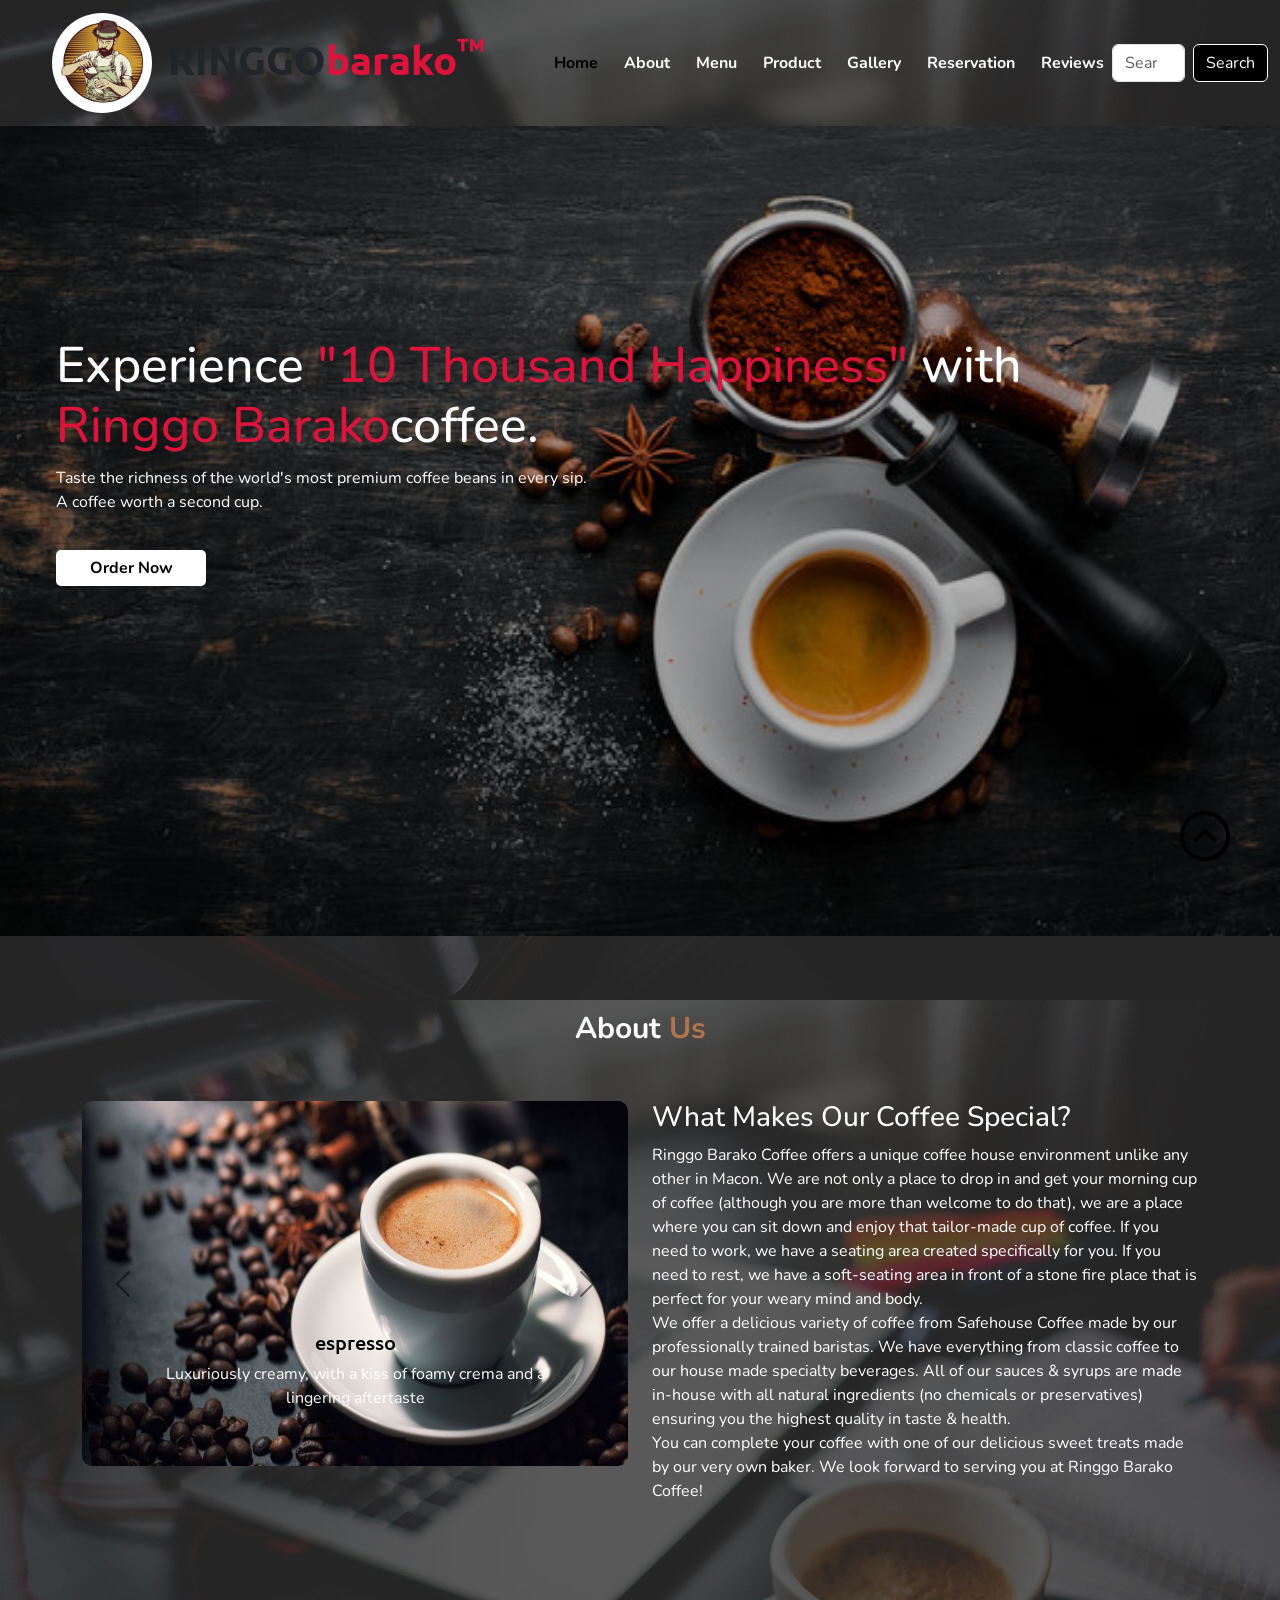
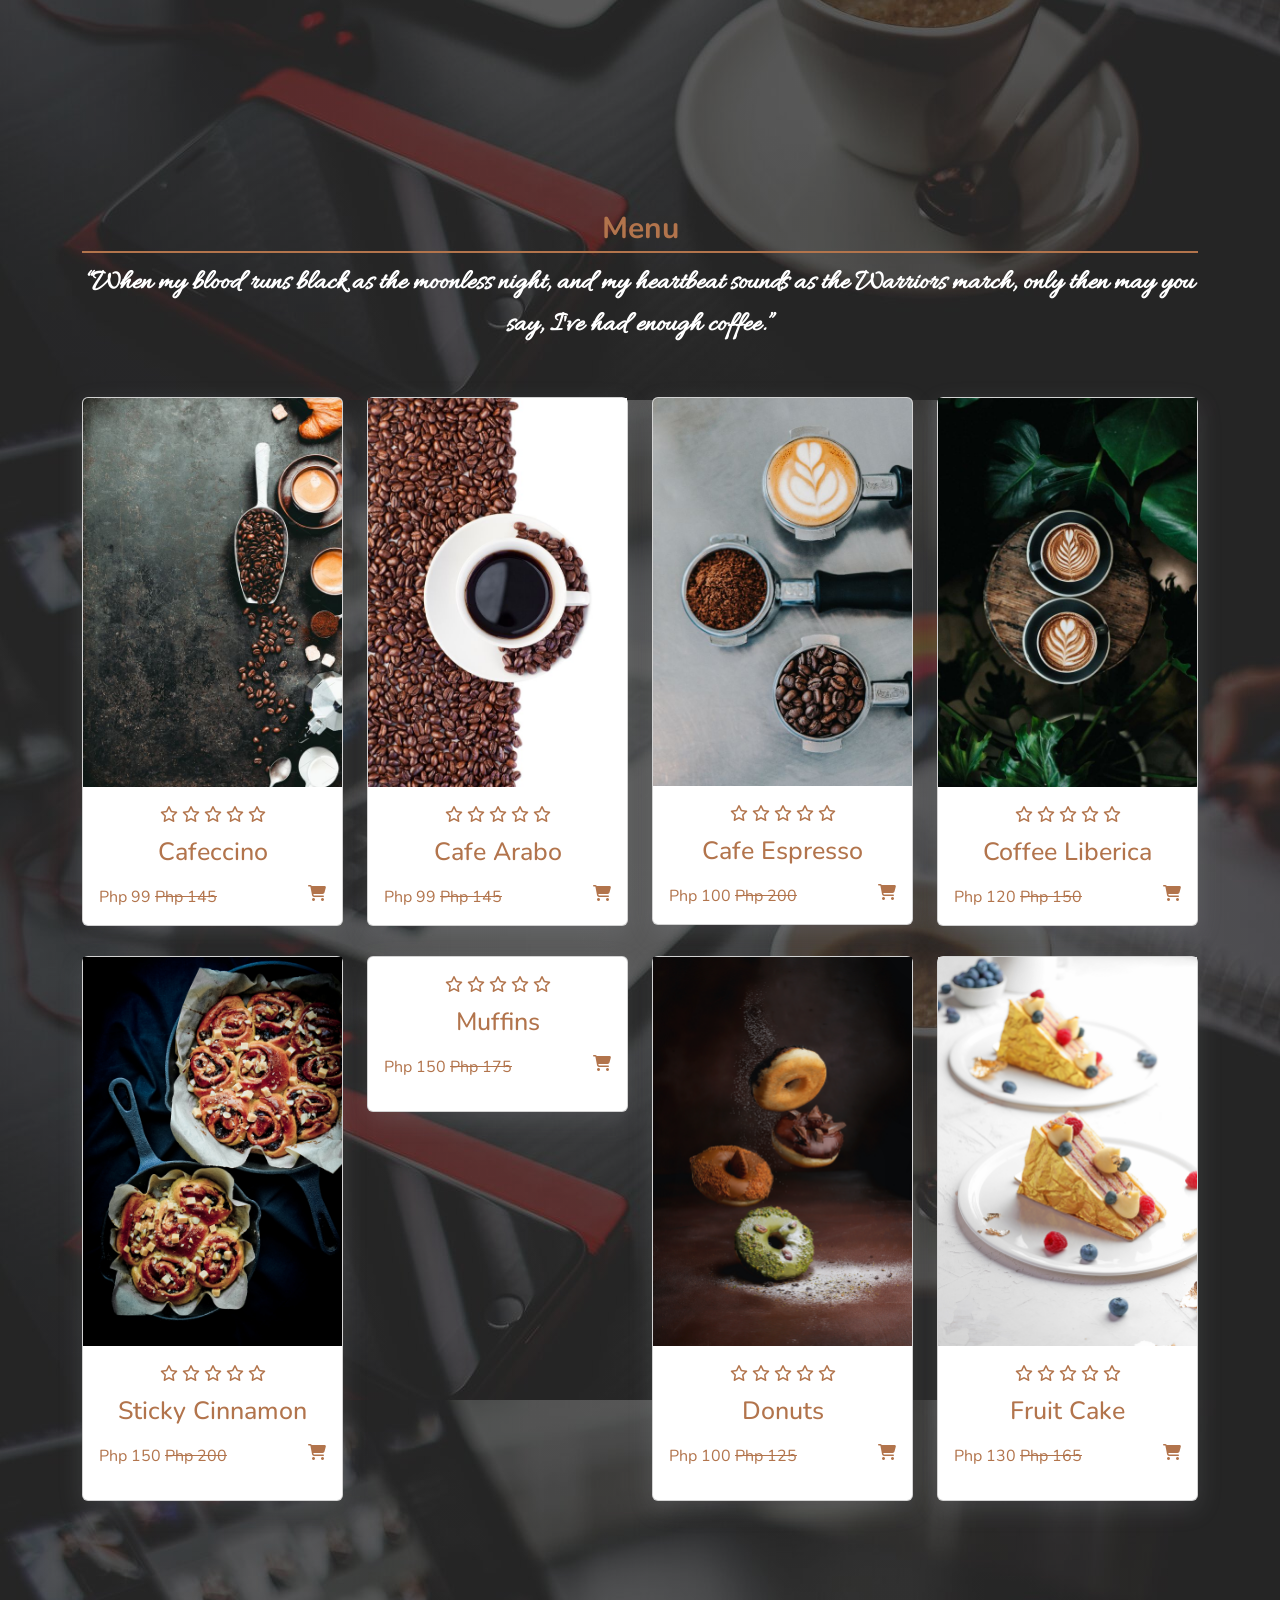
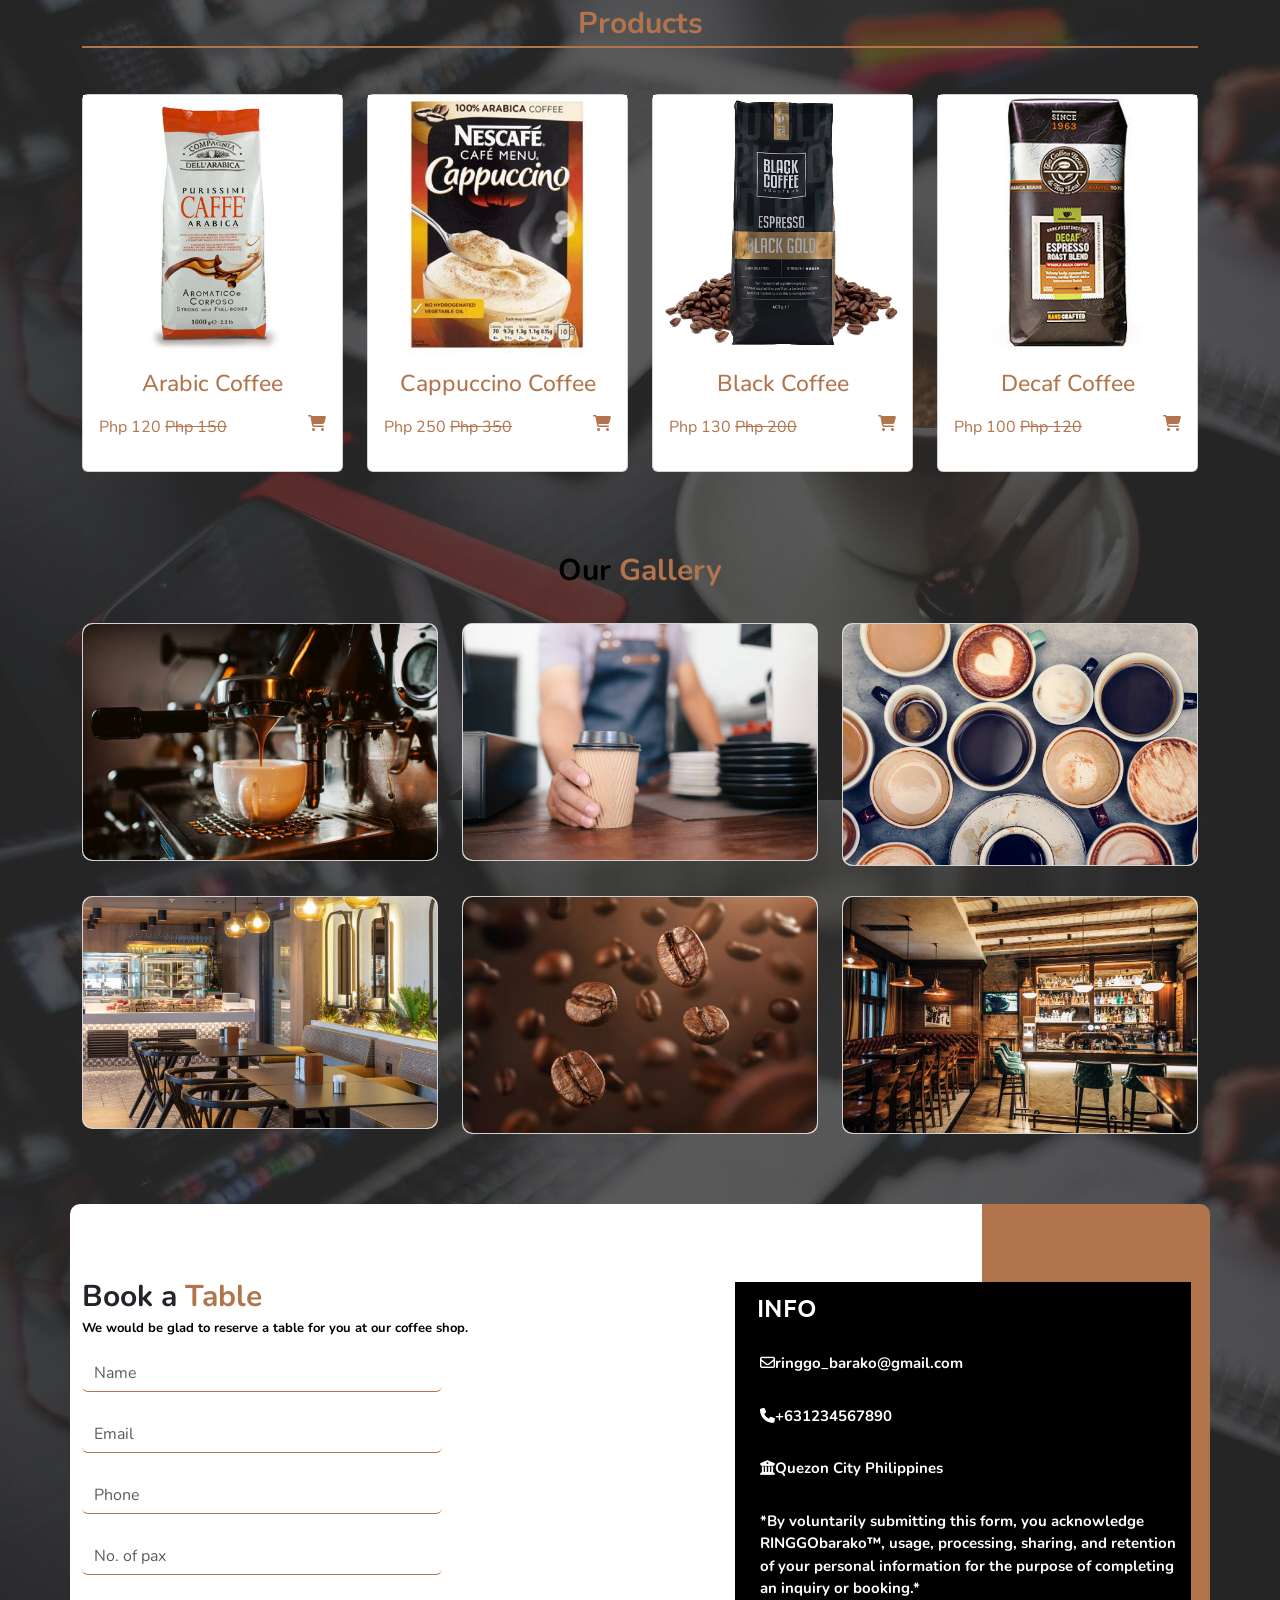
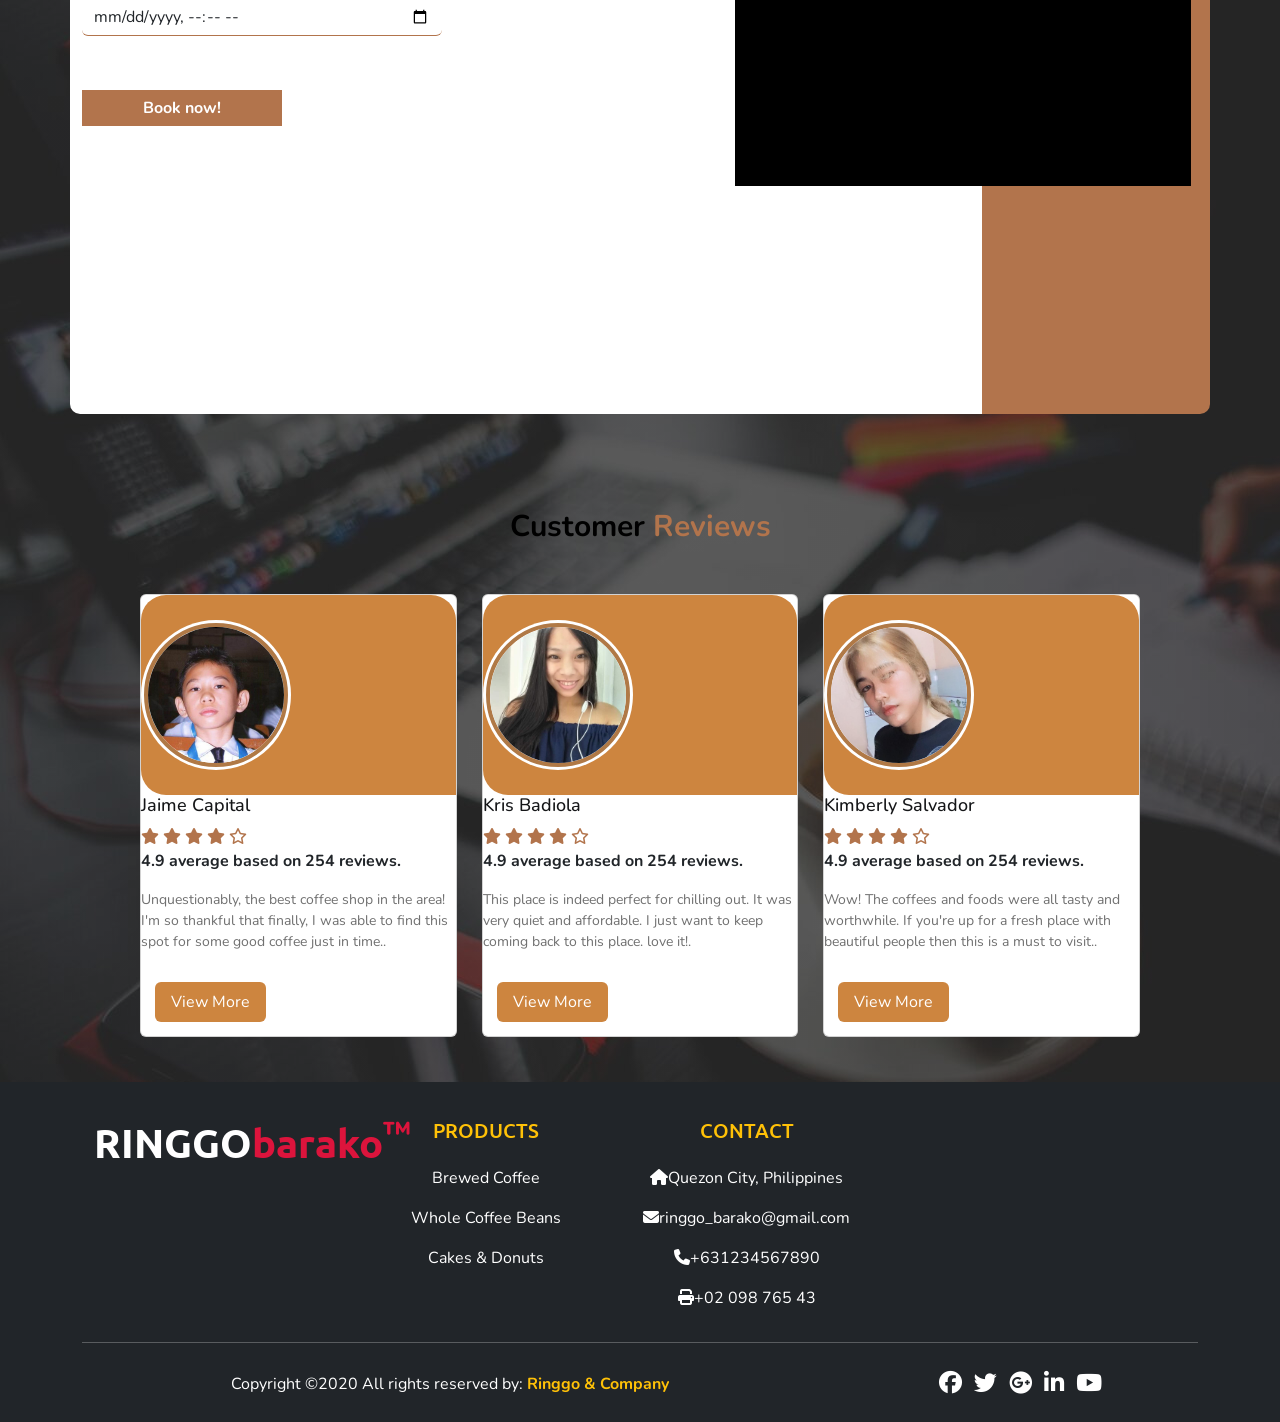
==== commit 3dd0d73c: "Merge branch 'main' into vince_melgar" ====
--- a/index1.html
+++ b/index1.html
@@ -544,7 +544,7 @@
               <div class="image-content">
                 <span class="overlay"></span>
                 <div class="card-image">
-                  <img src="C:\Users\MasterTech\OneDrive\Desktop\kodego_project1\Coffee_shop\images\jaime.jpg" alt="" class="card-img">
+                  <img src="./images/jaime.jpg" alt="" class="card-img">
                 </div>
               </div>
               <!-- separate from image content and card content for profile 1-->
@@ -568,7 +568,7 @@
               <div class="image-content">
                 <span class="overlay"></span>
                 <div class="card-image">
-                  <img src="C:\Users\MasterTech\OneDrive\Desktop\kodego_project1\Coffee_shop\images\kris.jpg" alt="" class="card-img">
+                  <img src="./images/kris.jpg" alt="" class="card-img">
                 </div>
               </div>
               <!-- separate from image content and card content for profile 2 -->
@@ -592,7 +592,7 @@
               <div class="image-content">
                 <span class="overlay"></span>
                 <div class="card-image">
-                  <img src="C:\Users\MasterTech\OneDrive\Desktop\kodego_project1\Coffee_shop\images\kim.jpg" alt="" class="card-img">
+                  <img src="./images/kim.jpg" alt="" class="card-img">
                 </div>
               </div>
               <!-- separate from image content and card content for profile 3 -->
@@ -616,7 +616,7 @@
               <div class="image-content">
                 <span class="overlay"></span>
                 <div class="card-image">
-                  <img src="C:\Users\MasterTech\OneDrive\Desktop\kodego_project1\Coffee_shop\images\daniel.jpg" alt="" class="card-img">
+                  <img src="./images/daniel.jpg" alt="" class="card-img">
                 </div>
               </div>
               <!-- separate from image content and card content for profile 4 -->
@@ -640,7 +640,7 @@
               <div class="image-content">
                 <span class="overlay"></span>
                 <div class="card-image">
-                  <img src="C:\Users\MasterTech\OneDrive\Desktop\kodego_project1\Coffee_shop\images\james.jpg" alt="" class="card-img">
+                  <img src="./images/james.jpg" alt="" class="card-img">
                 </div>
               </div>
               <!-- separate from image content and card content for profile 5 -->
@@ -697,50 +697,36 @@
         <div class="col-md-2 col-lg-2 col-xl-2 mx-auto mt-3">
           <h5 class="text-uppercase mb-4 font-weight-bold text-warning">Products</h5>
           <p>
-            <a href="#" class="text-white" style="text-decoration: none;"> TheProviders</a>
+            <a href="#" class="text-white" style="text-decoration: none;"> Brewed Coffee</a>
           </p>
           <p>
-            <a href="#" class="text-white" style="text-decoration: none;"> Creativity</a>
+            <a href="#" class="text-white" style="text-decoration: none;"> Whole Coffee Beans</a>
           </p>
           <p>
-            <a href="#" class="text-white" style="text-decoration: none;"> SourceFiles</a>
-          </p>
-          <p>
-            <a href="#" class="text-white" style="text-decoration: none;"> bootstrap 5 alpha</a>
-          </p>
-        </div>
-
-        <div class="col-md-3 col-lg-2 col-xl-2 mx-auto mt-3">
-          <h5 class="text-uppercase mb-4 font-weight-bold text-warning">Useful links</h5>
-          <p>
-            <a href="#" class="text-white" style="text-decoration: none;"> Your Account</a>
-          </p>
-          <p>
-            <a href="#" class="text-white" style="text-decoration: none;"> Become an Affiliates</a>
-          </p>
-          <p>
-            <a href="#" class="text-white" style="text-decoration: none;">Shipping Rates</a>
-          </p>
-          <p>
-            <a href="#" class="text-white" style="text-decoration: none;"> Help</a>
-          </p>
+            <a href="#" class="text-white" style="text-decoration: none;"> Cakes & Donuts</a>
+          </p>          
         </div>
 
         <div class="col-md-4 col-lg-3 col-xl-3 mx-auto mt-3">
           <h5 class="text-uppercase mb-4 font-weight-bold text-warning">Contact</h5>
           <p>
-            <i class="fas fa-home mr-3"></i>New York, NY 2333, US
+            <i class="fas fa-home mr-3"></i>Quezon City, Philippines
           </p>
           <p>
-            <i class="fas fa-envelope mr-3"></i>theproviders98@gmail.com
+            <i class="fas fa-envelope mr-3"></i>ringgo_barako@gmail.com
           </p>
           <p>
-            <i class="fas fa-phone mr-3"></i>+92 3162859445
+            <i class="fas fa-phone mr-3"></i>+631234567890
           </p>
           <p>
-            <i class="fas fa-print	 mr-3"></i>+01 335 633 77
+            <i class="fas fa-print	 mr-3"></i>+02 098 765 43
           </p>
         </div>
+
+        <div class="col-md-5 col-lg-3 col-xl-3 mx-auto mt-3" id="map">
+          <iframe src="https://www.google.com/maps/embed?pb=!1m18!1m12!1m3!1d41715.16296825643!2d120.5888161201368!3d15.789538023741038!2m3!1f0!2f0!3f0!3m2!1i1024!2i768!4f13.1!3m3!1m2!1s0x33913725da167623%3A0xa346bf188dd7c37!2sSan%20Manuel%20Town%20Hall!5e0!3m2!1sen!2sph!4v1670235556897!5m2!1sen!2sph" width="300" height="200" style="border:0;" allowfullscreen="" loading="lazy" referrerpolicy="no-referrer-when-downgrade"></iframe>
+        </div>
+    
 
       </div>
 
@@ -751,7 +737,7 @@
         <div class="col-md-7 col-lg-8">
           <p> Copyright ©2020 All rights reserved by:
             <a href="#" style="text-decoration: none;">
-              <strong class="text-warning">The Providers</strong>
+              <strong class="text-warning">Ringgo & Company</strong>
             </a>
           </p>
 
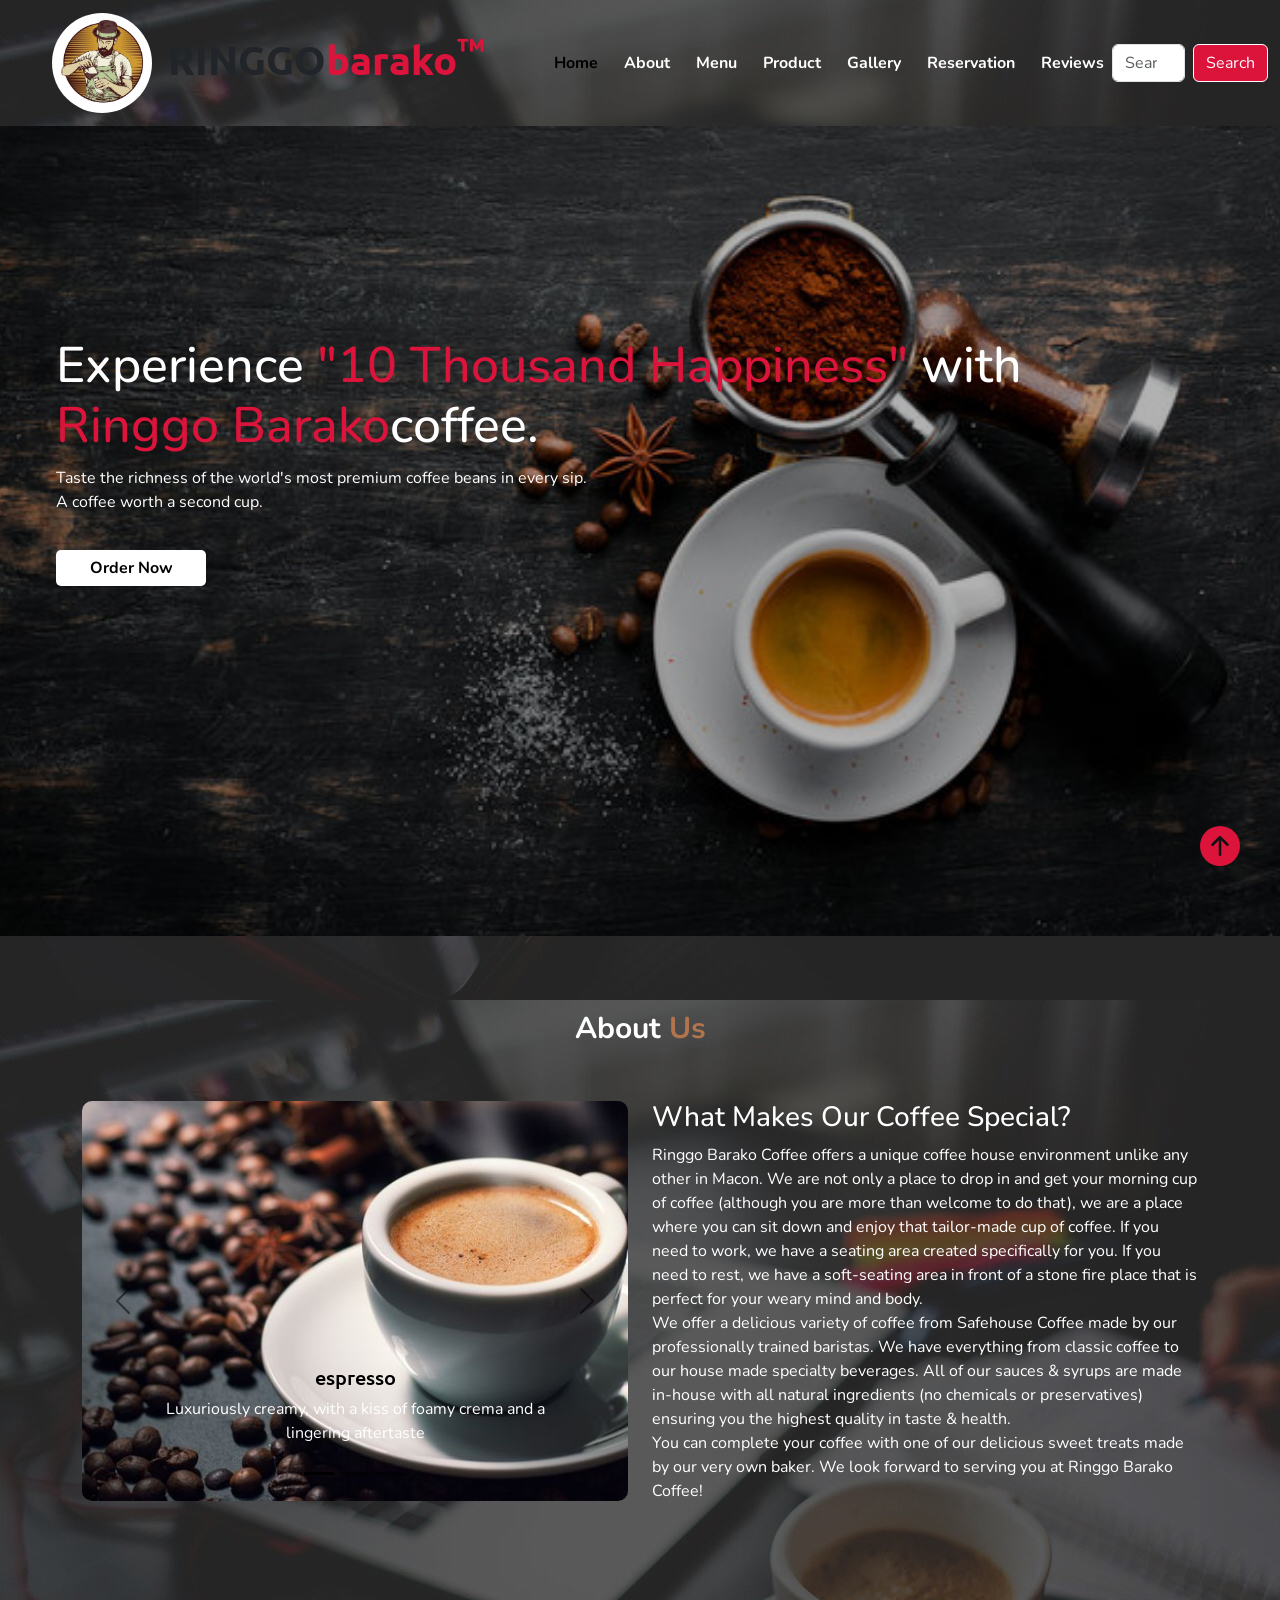
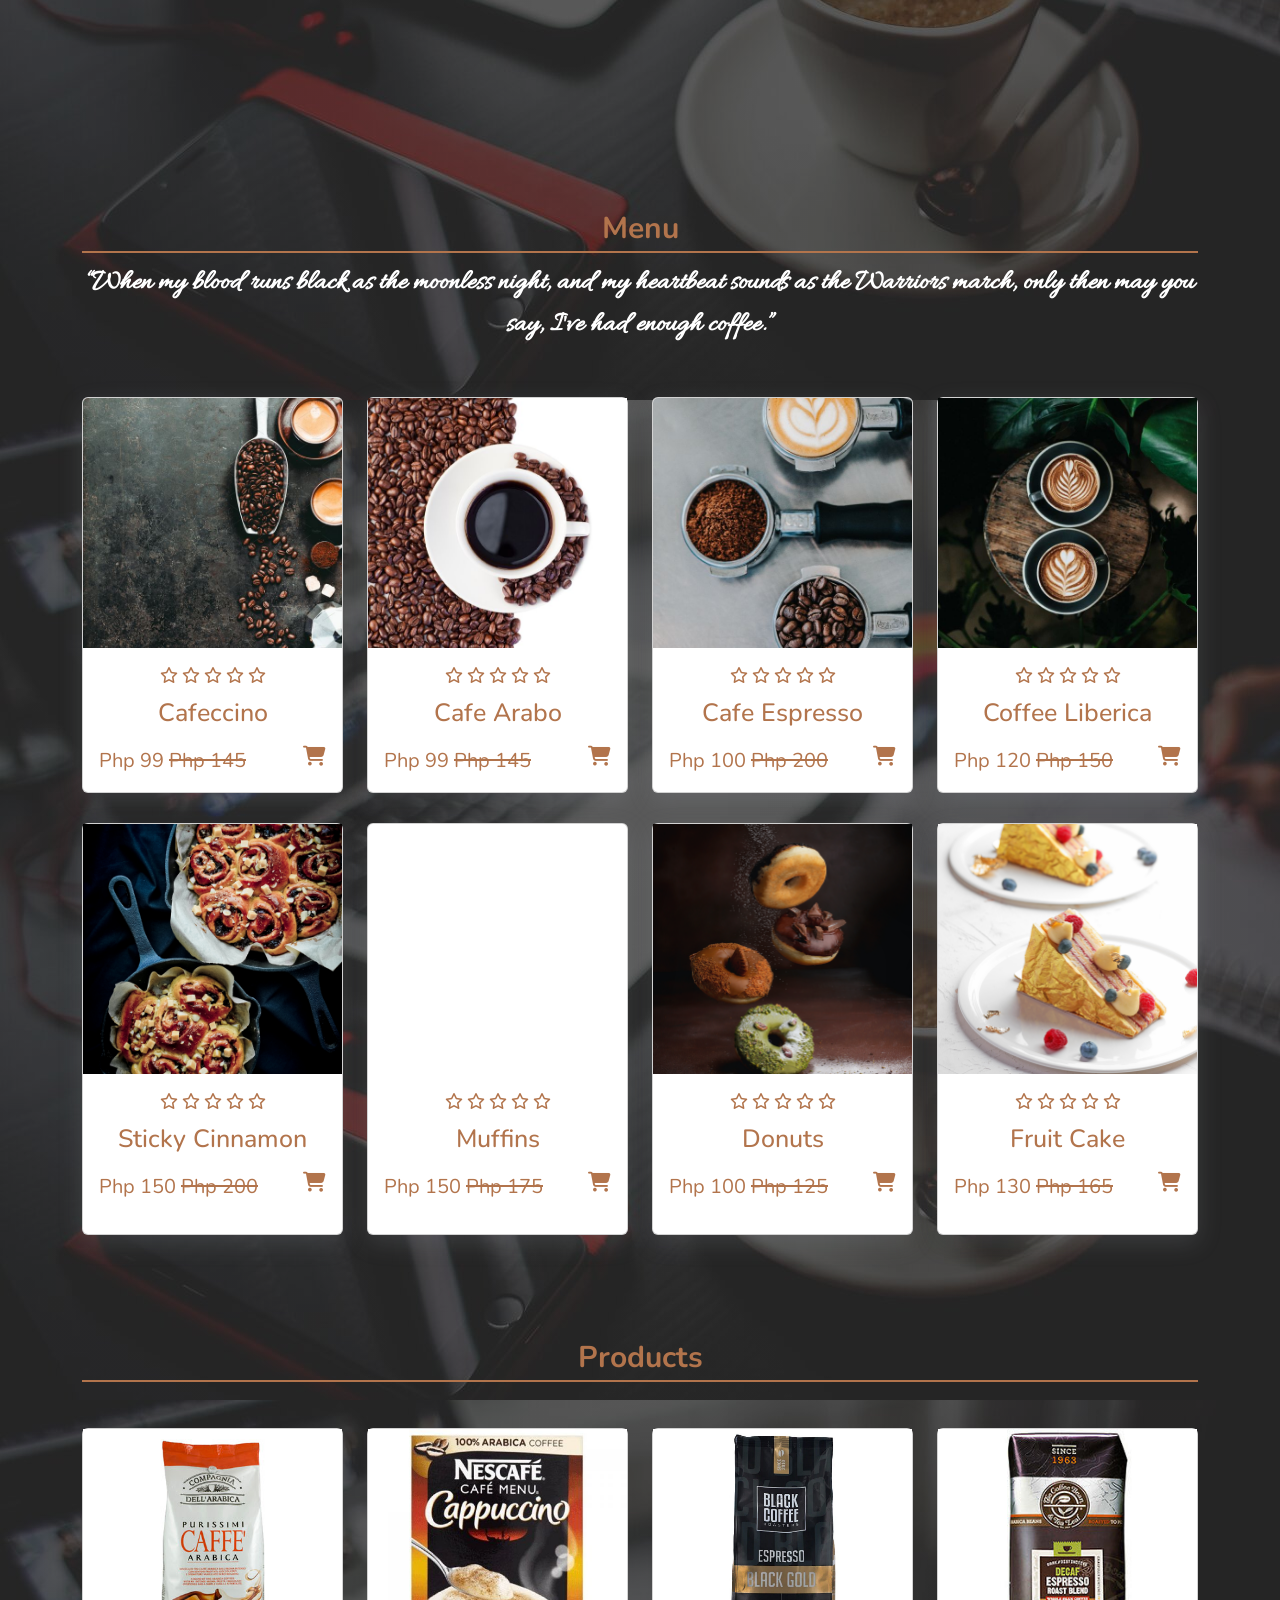
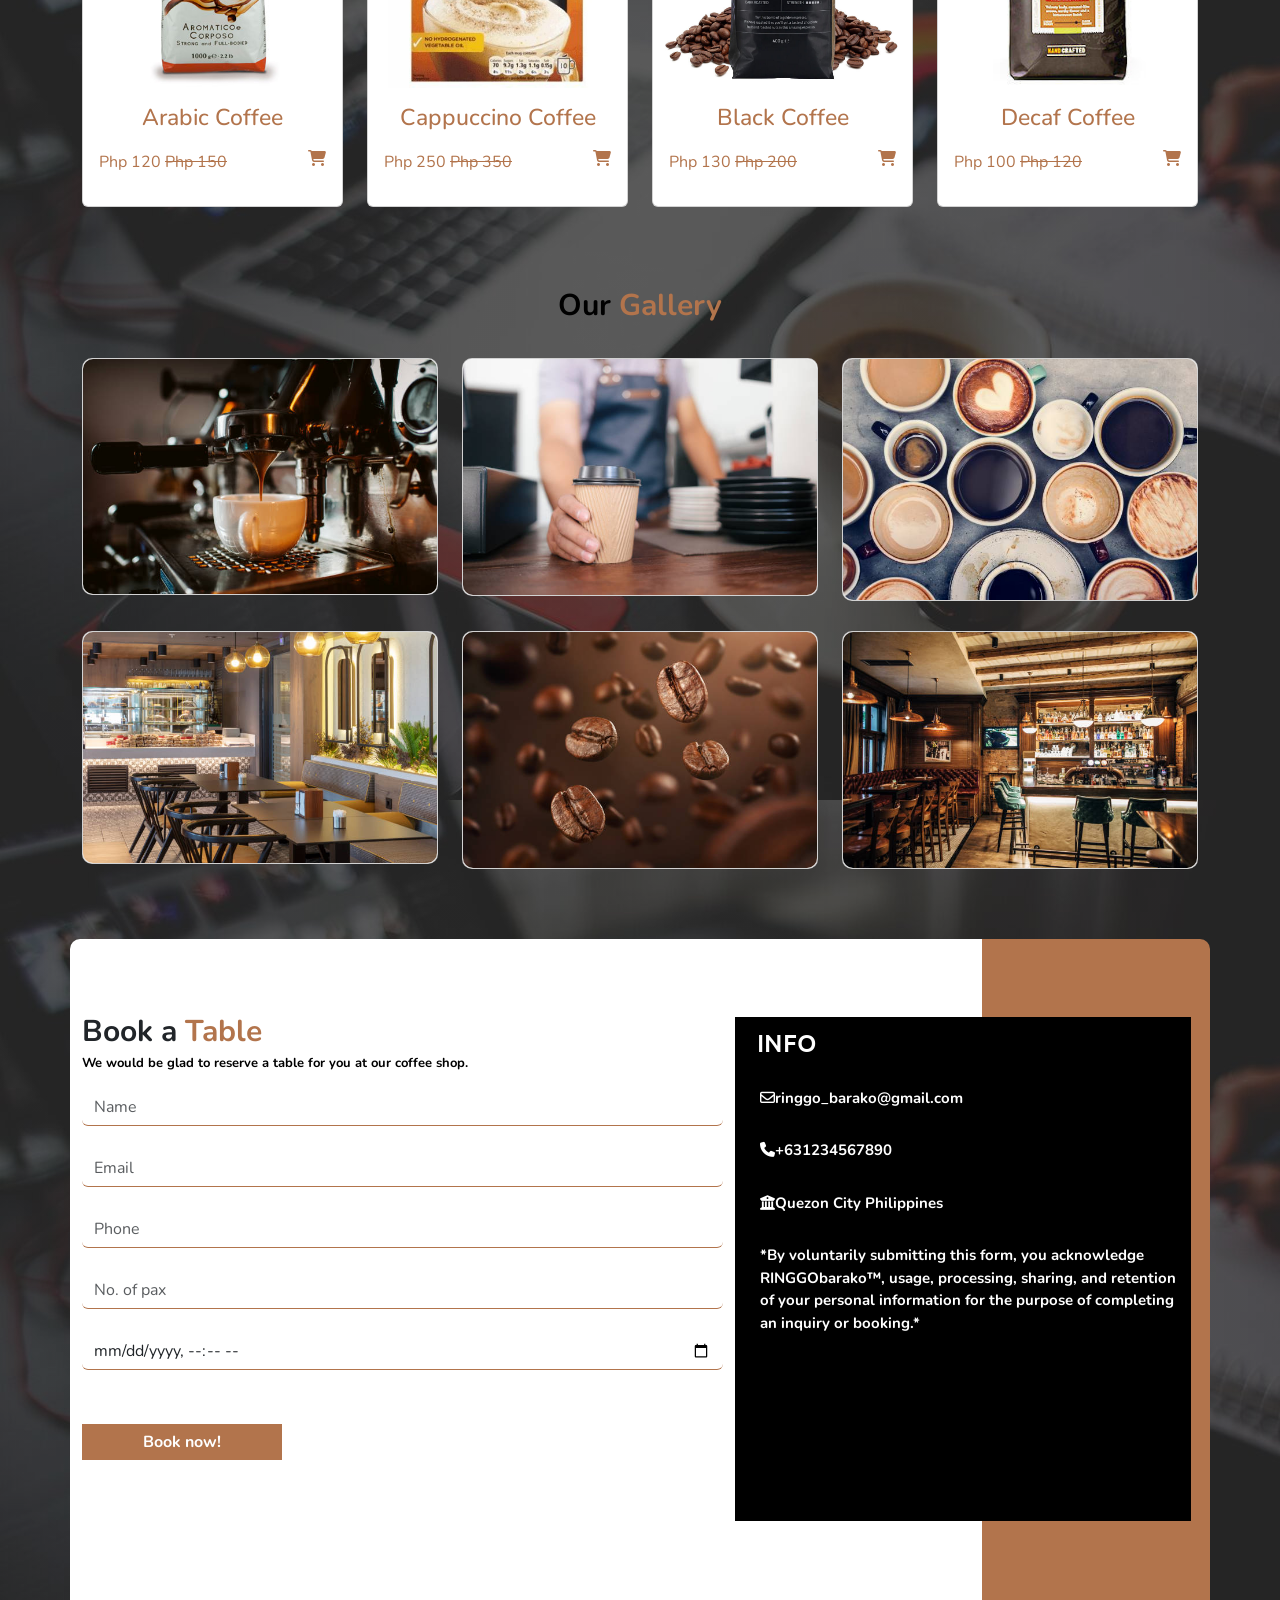
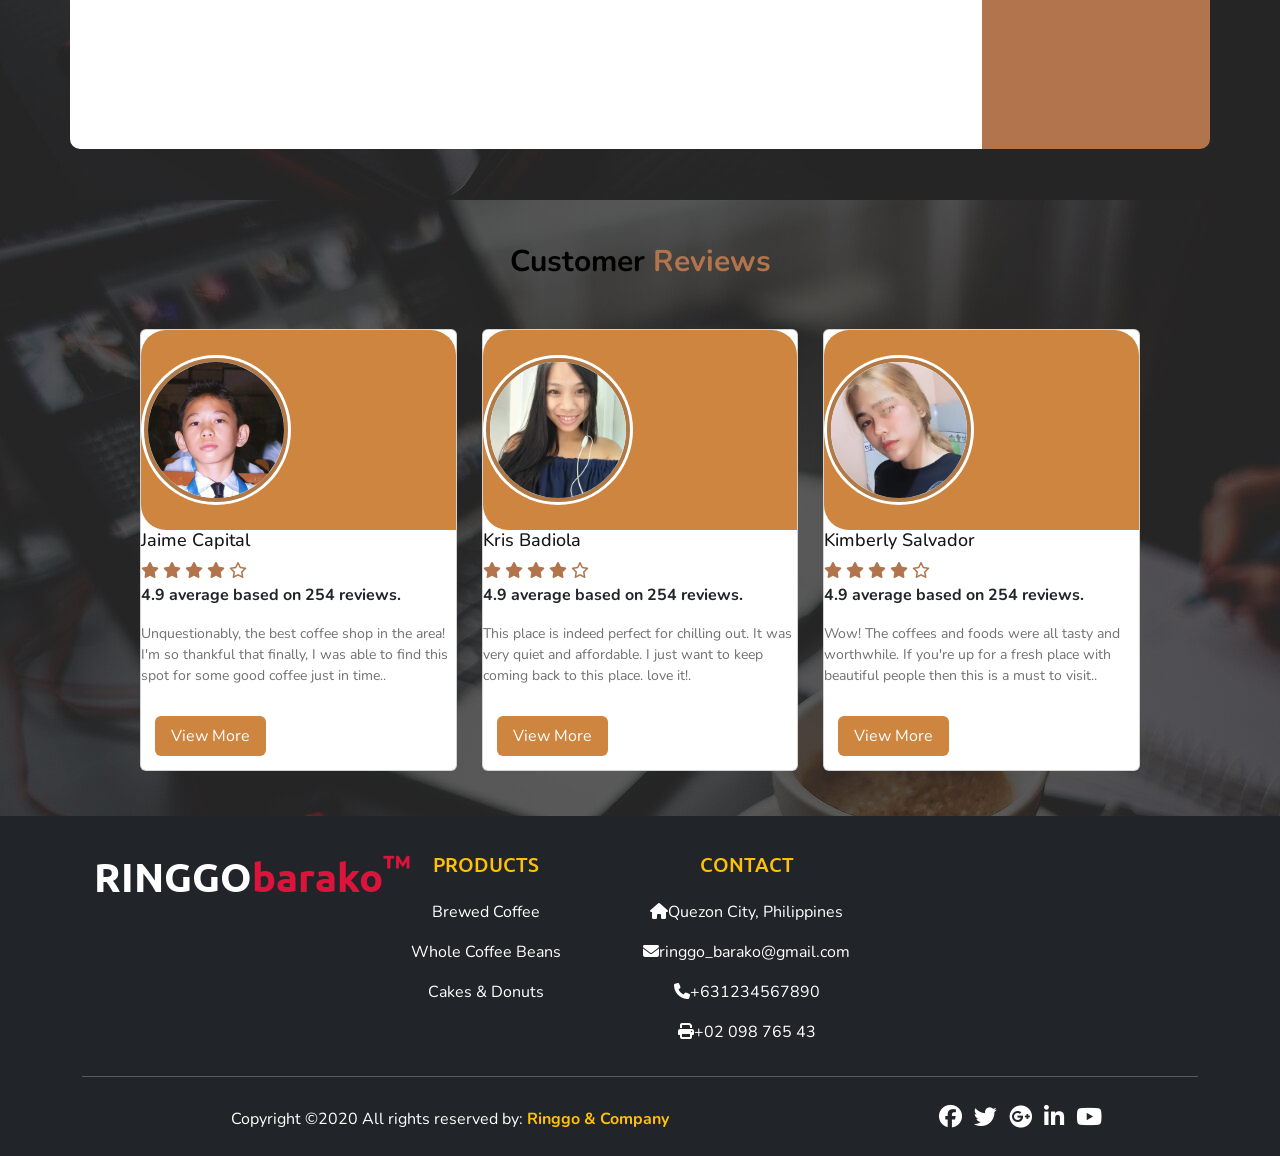
==== commit 3a4d5096: "commit" ====
--- a/index1.html
+++ b/index1.html
@@ -126,7 +126,7 @@
               </div>
               <div class="carousel-inner">
                 <div class="carousel-item active" data-bs-interval="10000">
-                  <img src="./images/espresso.jpg" class="d-block w-100" alt="espresso" height="365">
+                  <img src="./images/espresso.jpg" class="d-block w-100" alt="espresso">
                   <div class="carousel-caption d-none d-md-block">
                     <h5>Espresso</h5>
                     <p>Luxuriously creamy, with a kiss of foamy crema and a lingering aftertaste</p>
@@ -189,7 +189,7 @@
 
           <div class="col-md-3 py-3 py-md-0">
             <div class="card">
-              <img src="./images/1.jpg" class="card-img-top" alt="..." />
+              <img src="./images/1.jpg" class="card-img-top" alt="" height="250px" />
 
               <div class="card-body">
                 <div class="star text-center">
@@ -211,7 +211,7 @@
           </div>
           <div class="col-md-3 py-3 py-md-0">
             <div class="card">
-              <img src="./images/2.jpg" alt="">
+              <img src="./images/2.jpg" alt="" height="250px">
 
               <div class="card-body">
                 <div class="star text-center">
@@ -232,7 +232,7 @@
           </div>
           <div class="col-md-3 py-3 py-md-0">
             <div class="card">
-              <img src="./images/3.jpg" class="card-img-top" alt="..." />
+              <img src="./images/3.jpg" class="card-img-top" alt="..." height="250px" />
 
               <div class="card-body">
                 <div class="star text-center">
@@ -253,7 +253,7 @@
           </div>
           <div class="col-md-3 py-3 py-md-0">
             <div class="card">
-              <img src="./images/4.jpg" alt="">
+              <img src="./images/4.jpg" alt="" height="250px">
 
               <div class="card-body">
                 <div class="star text-center">
@@ -775,7 +775,9 @@
   </footer>
   <!-- footer end -->
 
-  <a href="#" class="arrow"><i><img src="./images/up-arrow.png" alt="" width="50px"></i></a>
+  <a href="#" class="arrow"><svg xmlns="http://www.w3.org/2000/svg" width="40" height="40" fill="currentColor" class="bi bi-arrow-up-circle-fill" viewBox="0 0 16 16">
+    <path d="M16 8A8 8 0 1 0 0 8a8 8 0 0 0 16 0zm-7.5 3.5a.5.5 0 0 1-1 0V5.707L5.354 7.854a.5.5 0 1 1-.708-.708l3-3a.5.5 0 0 1 .708 0l3 3a.5.5 0 0 1-.708.708L8.5 5.707V11.5z"/>
+  </svg></a>
 
   </div>
 
--- a/style.css
+++ b/style.css
@@ -64,7 +64,7 @@
     color: black;
 }
 #navbar form button{
-    background: black;
+    background: crimson;
     color: white;
     border: 1px solid white;
 }
@@ -155,6 +155,8 @@
 }
 #about .carousel img{
     border-radius: 10px;
+    height: 400px;
+    object-fit: cover;
 }
 @media screen and (max-width:982px){
     #about p{
@@ -198,6 +200,7 @@
 }
 #menu .card{
     box-shadow: rgba(149, 157, 165, 0.2) 0px 8px 24px;
+    
 }
 .star i{
     color: #b2744c;
@@ -209,7 +212,7 @@
     font-size: 25px;
 }
 #menu p{
-    font-size: 16px;
+    font-size: 20px;
     color: #b2744c;
     padding-top: 10px;
     
@@ -218,6 +221,11 @@
     float: right;
     cursor: pointer;
 }
+#menu img{
+    height: 250px;
+    object-fit: cover;
+}
+
 /* menu end */
 
 
@@ -319,7 +327,7 @@
     color: black;
 }
 #contact input{
-    width: 360px;
+    width: 100%;
     border: none;
     border-bottom: 1px solid #b2744c;
 }
@@ -339,6 +347,7 @@
     height: 56vh;
     background: black;
     margin-top: 78px;
+    
 }
 #contact h1{
     color: white;
@@ -445,8 +454,12 @@
 .arrow{
     position: fixed;
     height: 50px;
-    bottom: 40px;
-    right: 50px;
+    bottom: 30px;
+    right: 40px;
     text-align: center;
     line-height: 50px;
+    color: crimson;
+}
+.arrow:hover{
+    color: #b2744c;
 }
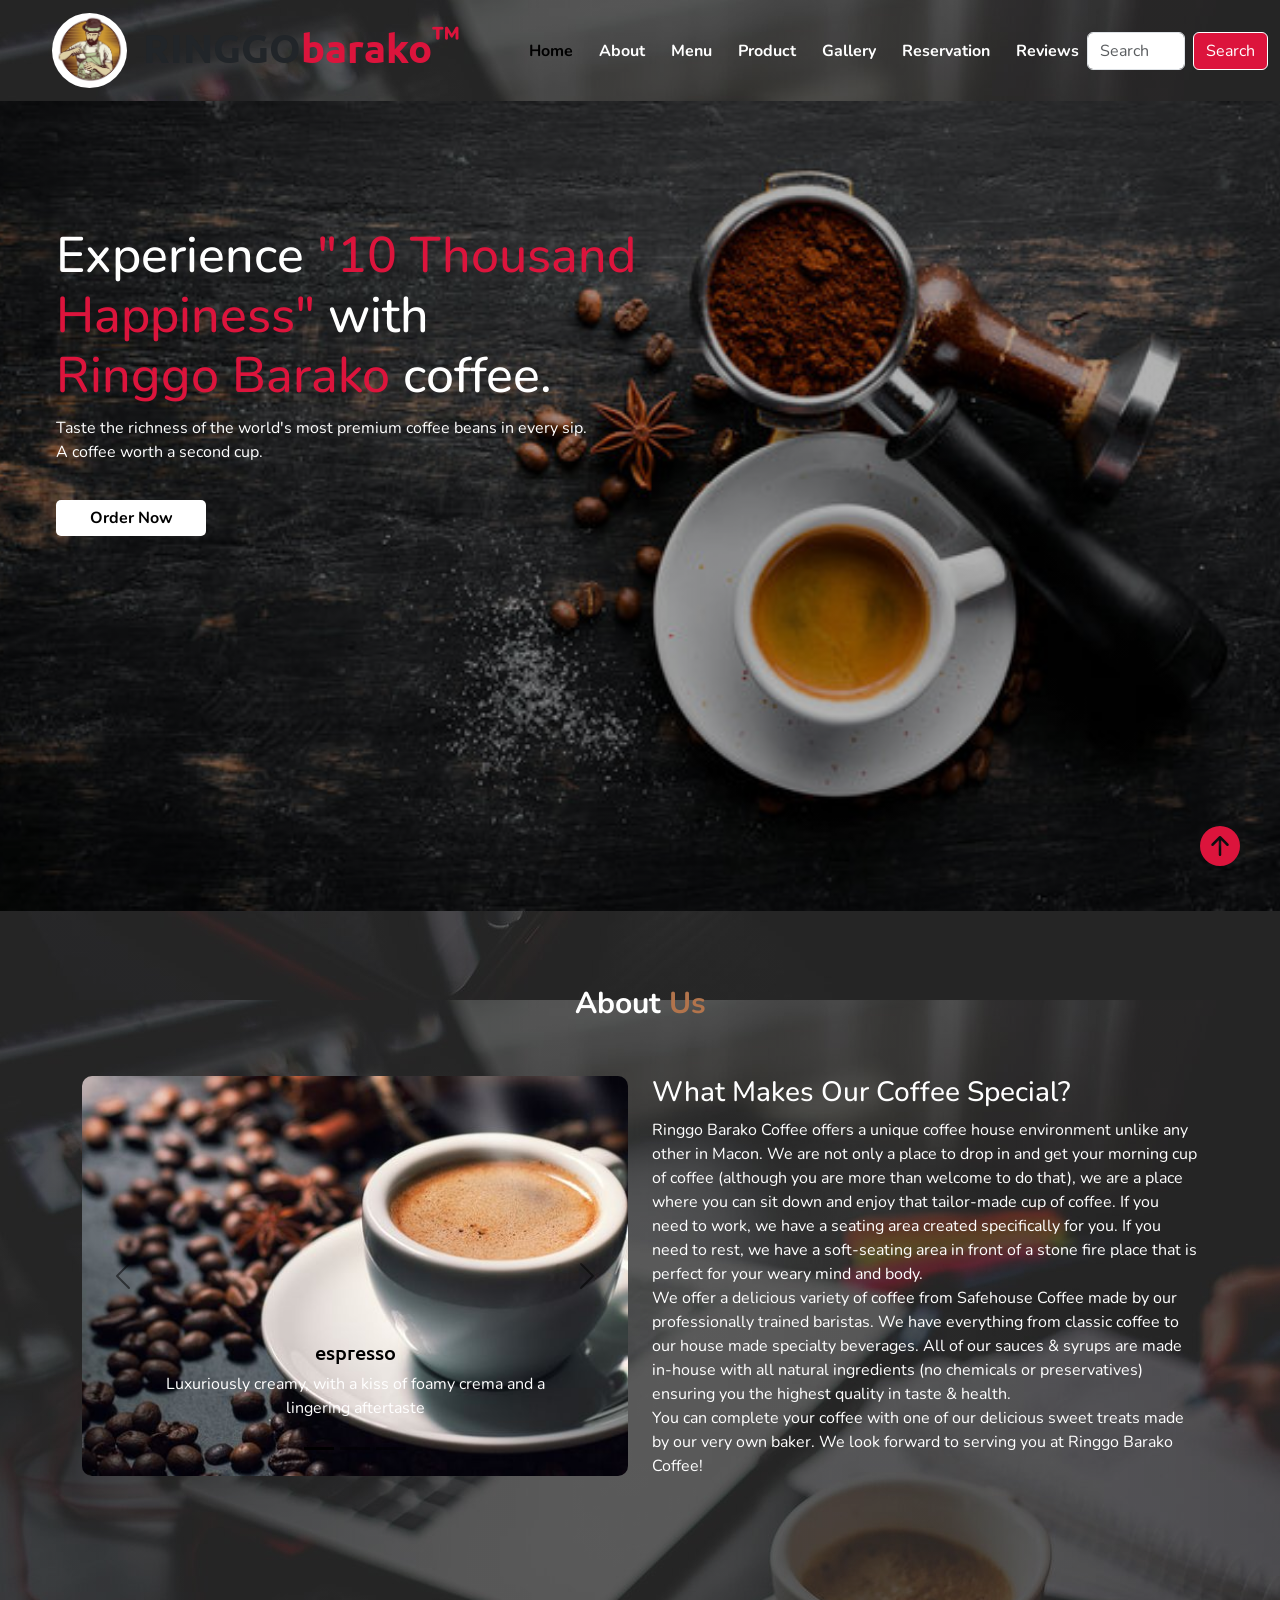
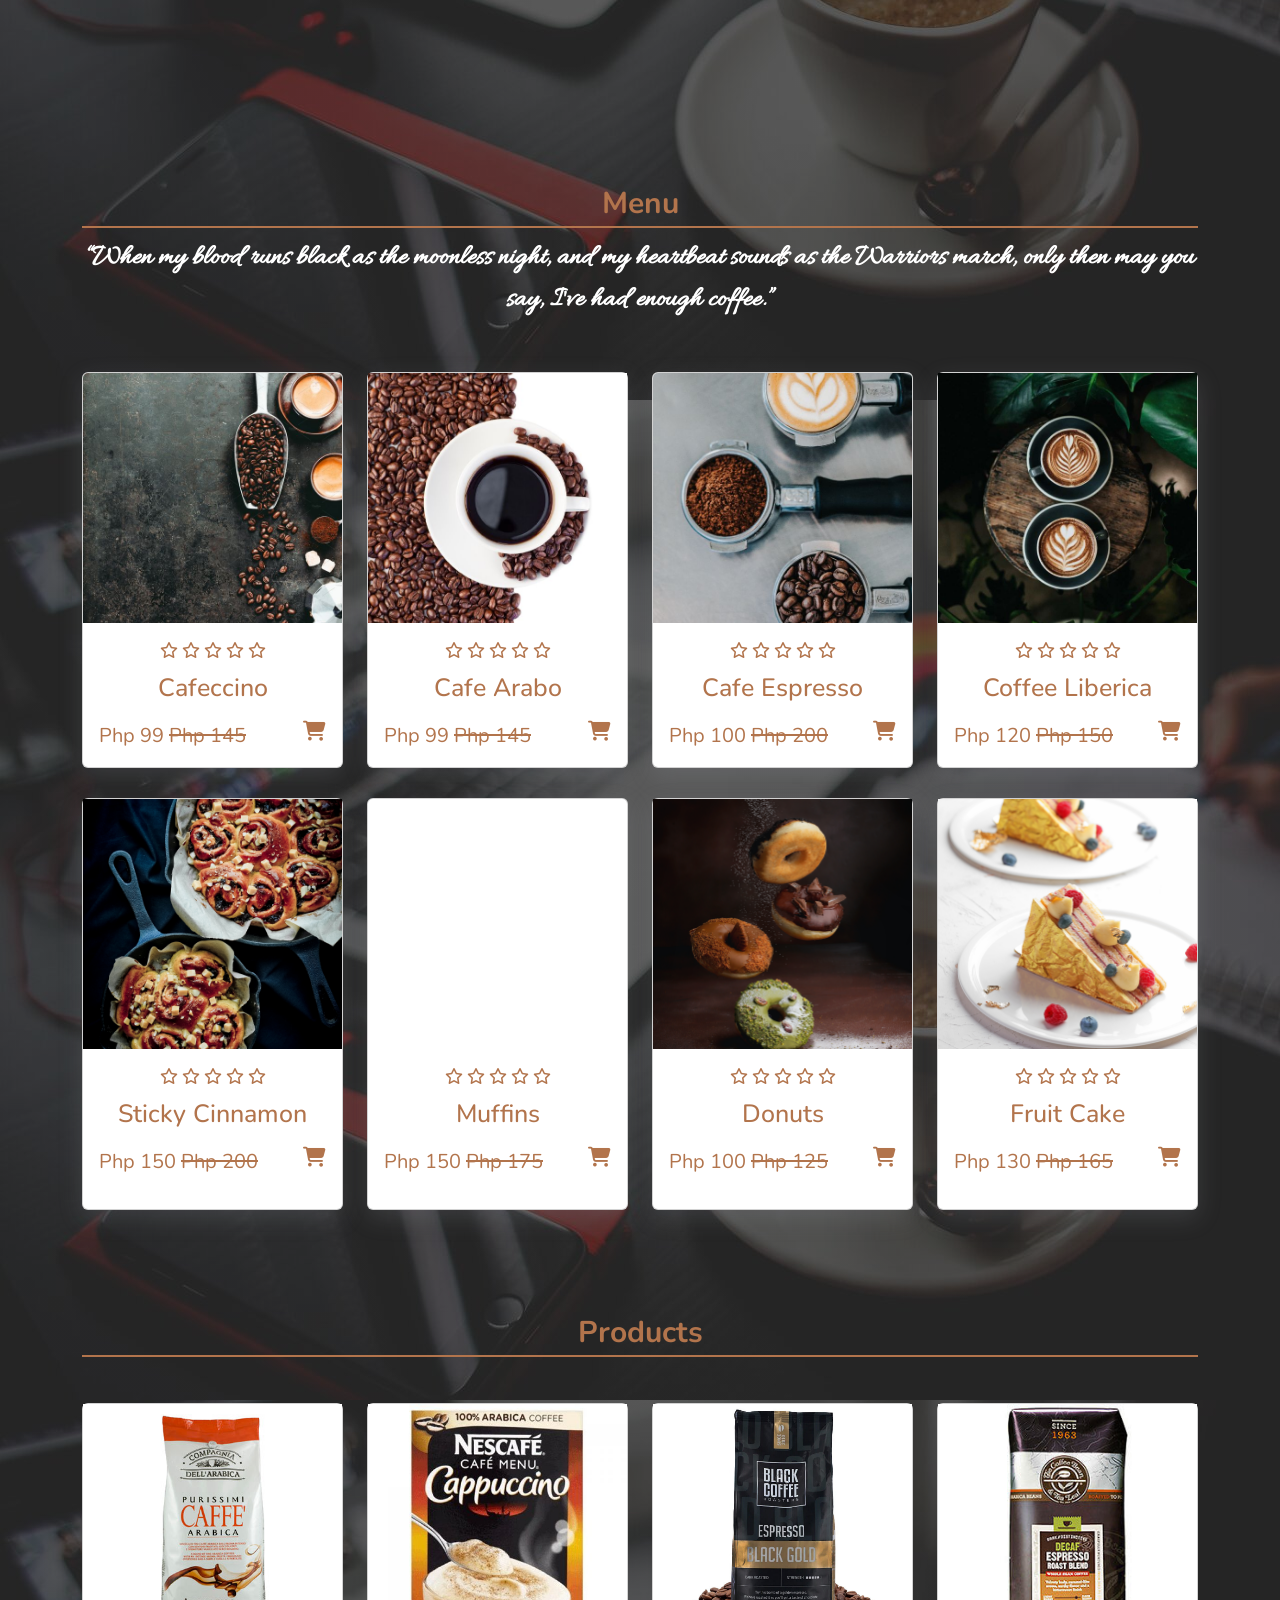
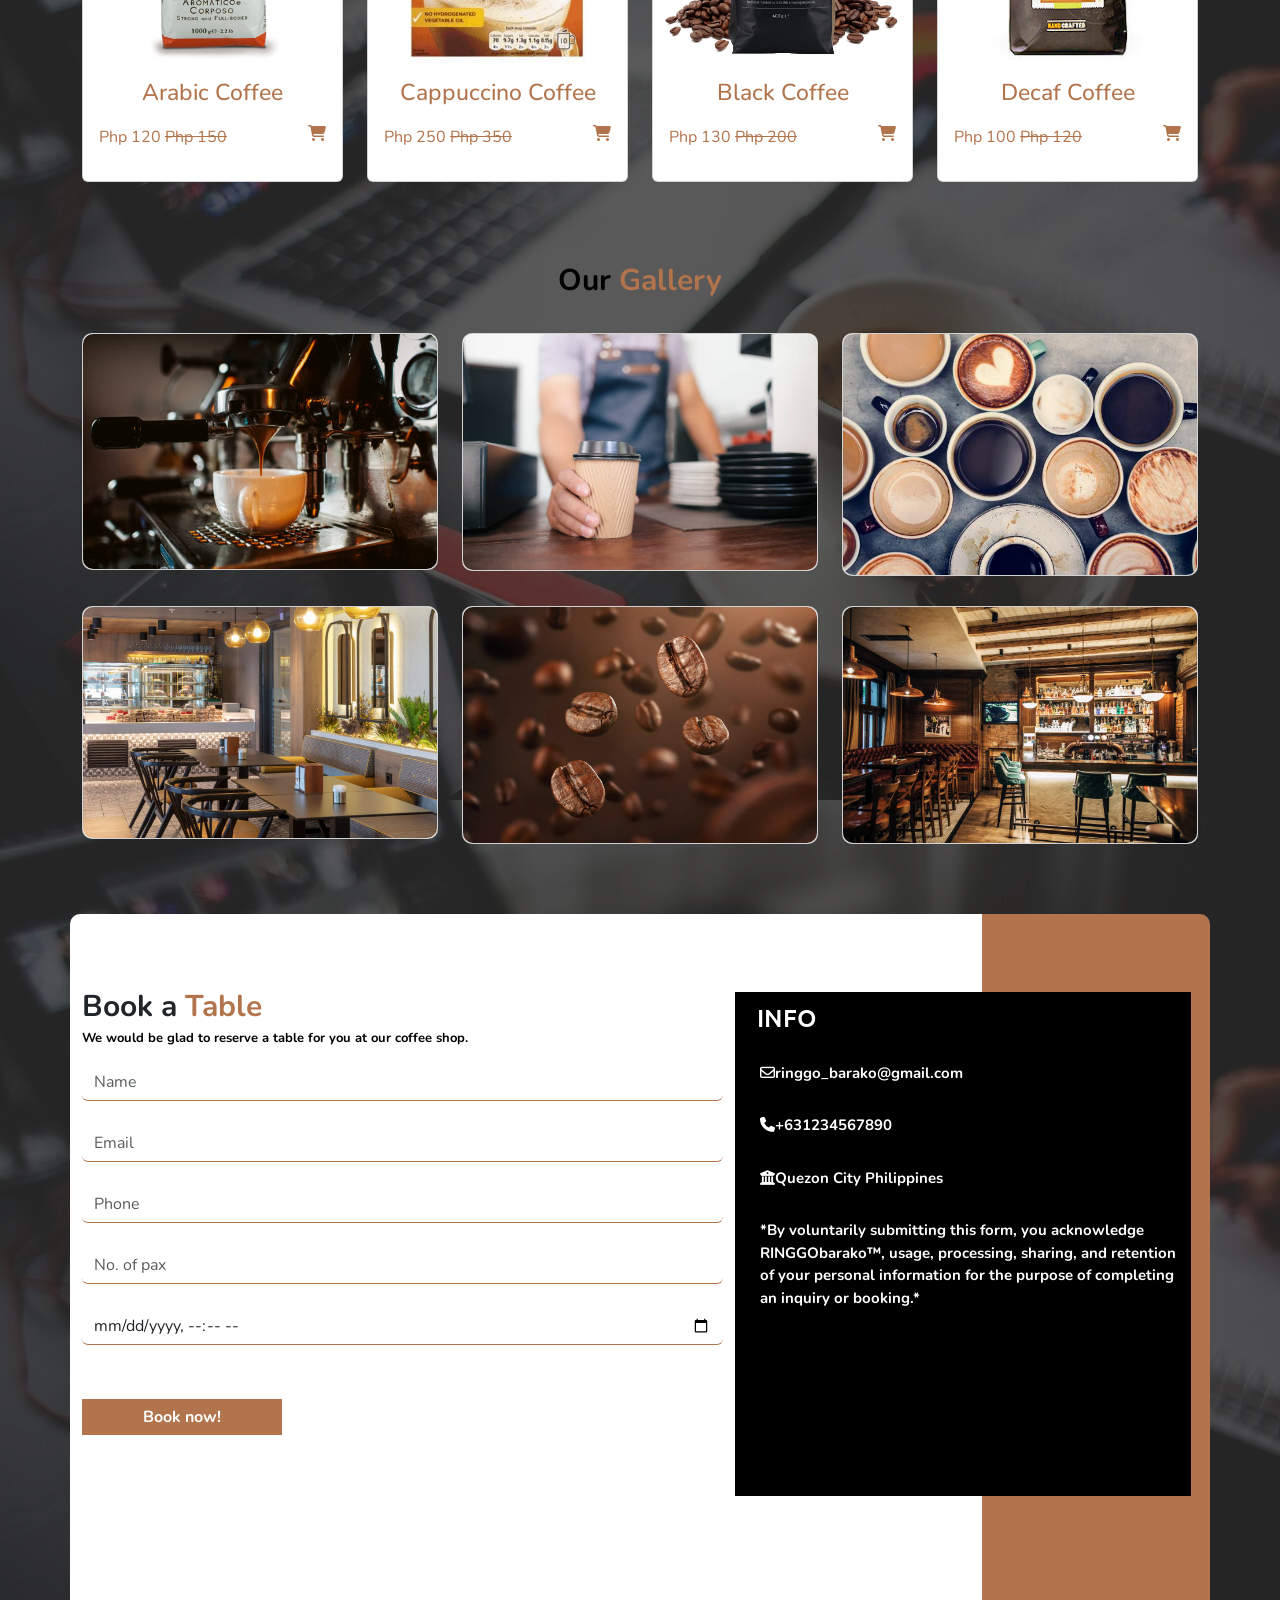
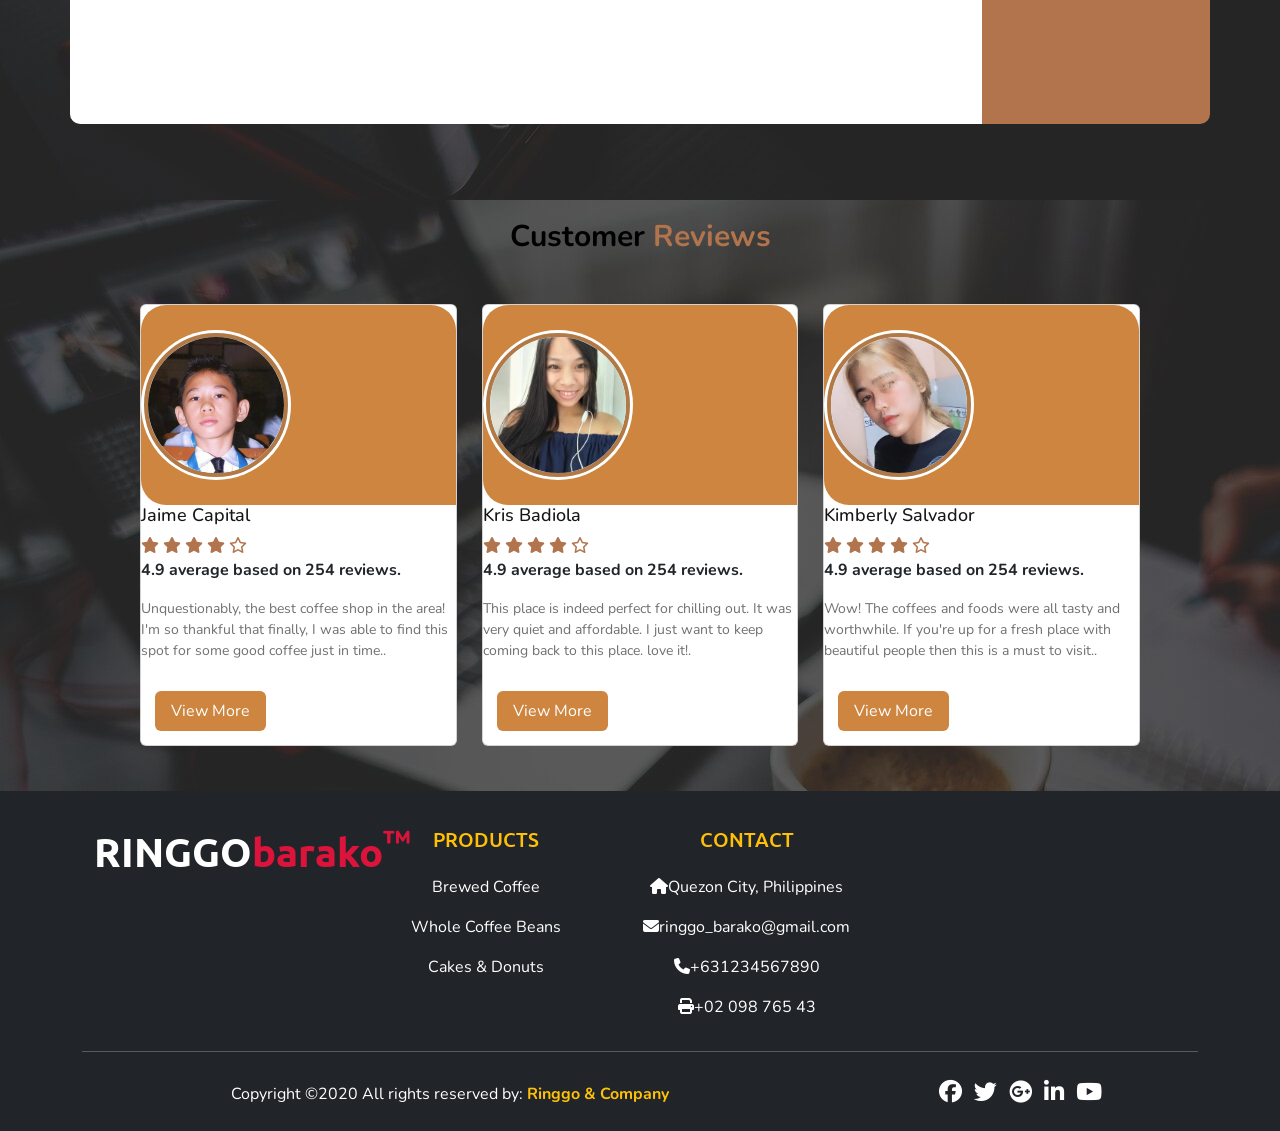
==== commit 49c1d033: "mini project1" ====
--- a/index1.html
+++ b/index1.html
@@ -94,7 +94,7 @@
     <!-- home section start -->
     <section id="home">
       <div class="content">
-        <h3>Experience <span>"10 Thousand Happiness"</span> with <br> <span>Ringgo Barako</span>coffee.</h3>
+        <h3>Experience <span>"10 Thousand <br /> Happiness"</span> with <br> <span>Ringgo Barako</span> coffee.</h3>
         <p>Taste the richness of the world's most premium coffee beans in every sip.
           <br>A coffee worth a second cup.
         </p>
--- a/style.css
+++ b/style.css
@@ -25,8 +25,8 @@
 }
 #logo img{
     border-radius: 10px;
-    width: 100px;
-    height: 100px;
+    width: 75px;
+    height: 75px;
     margin-left: 40px;
     border-radius: 50%;
     overflow: hidden;
@@ -84,7 +84,7 @@
     background-position: 88%;
 }
 #home .content{
-    padding-top: 210px;
+    padding-top: 125px;
     margin-left: 56px;
 }
 #home .content h3{
